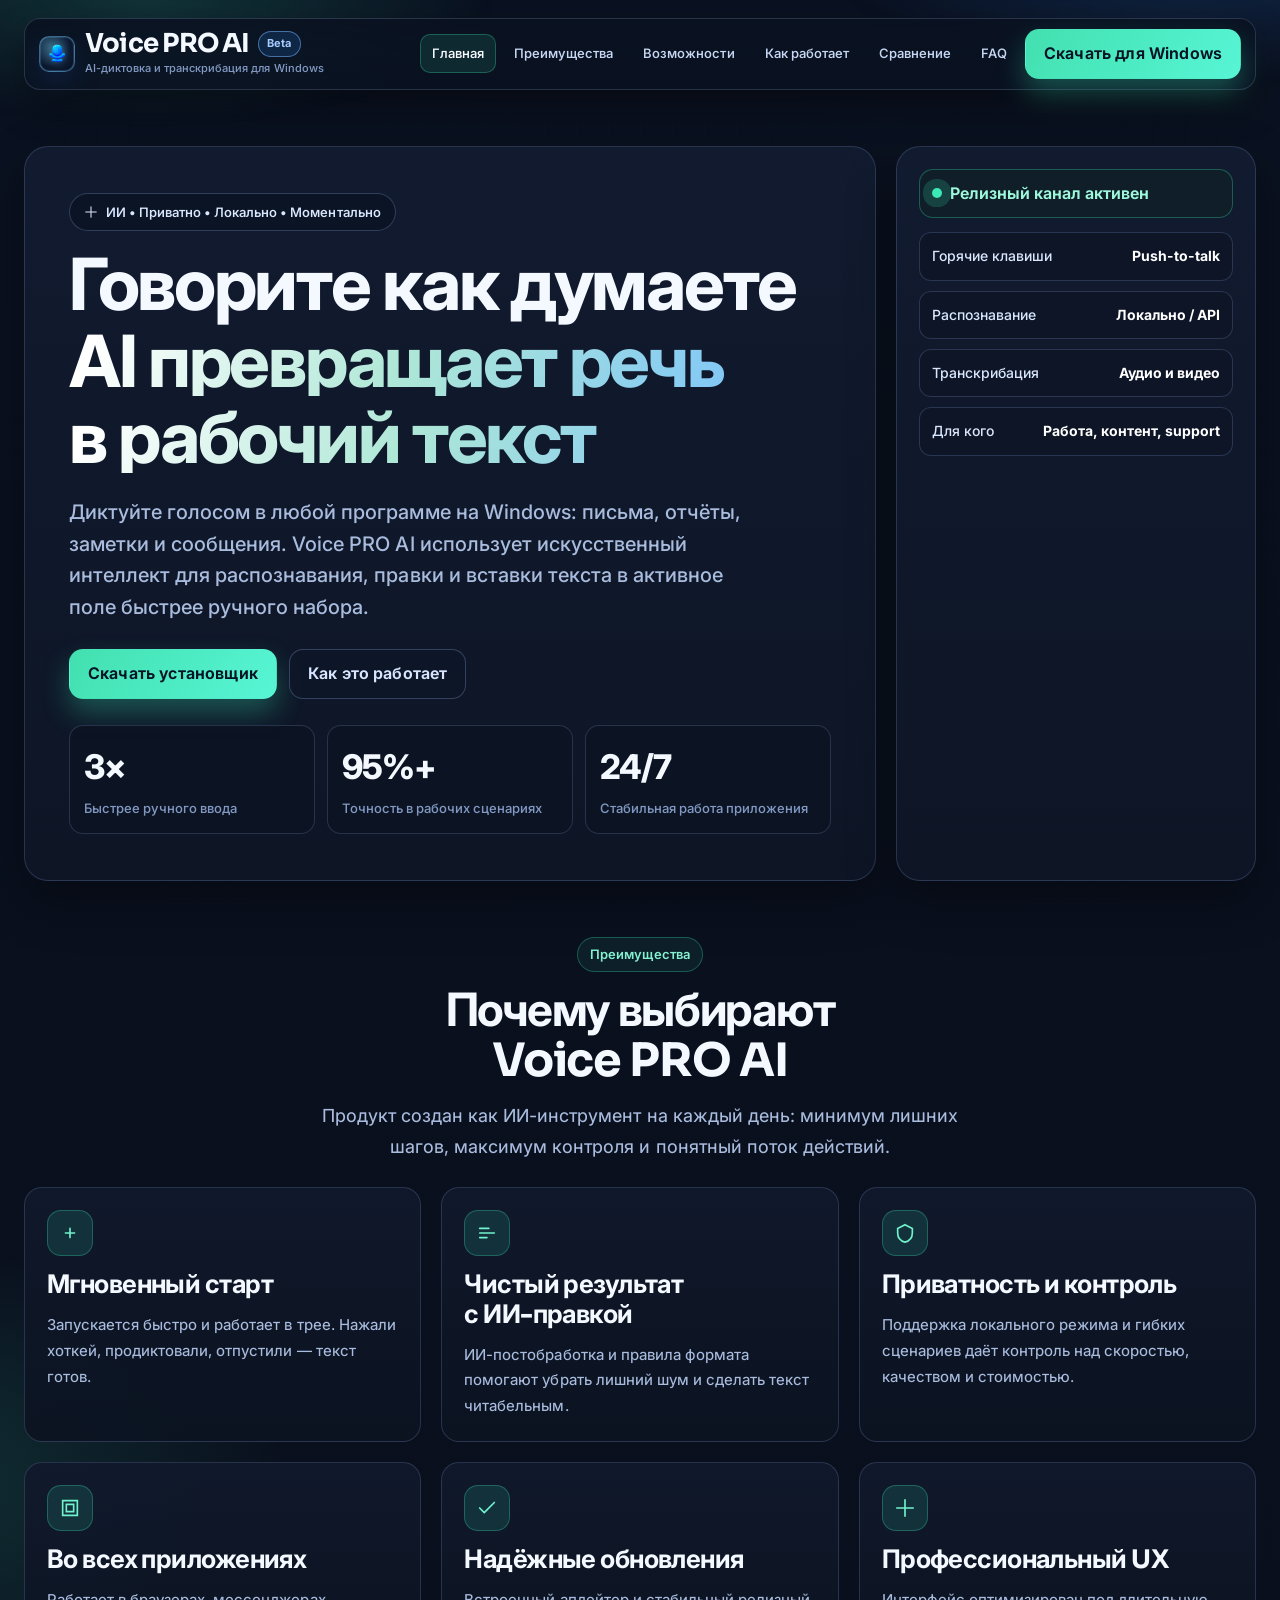
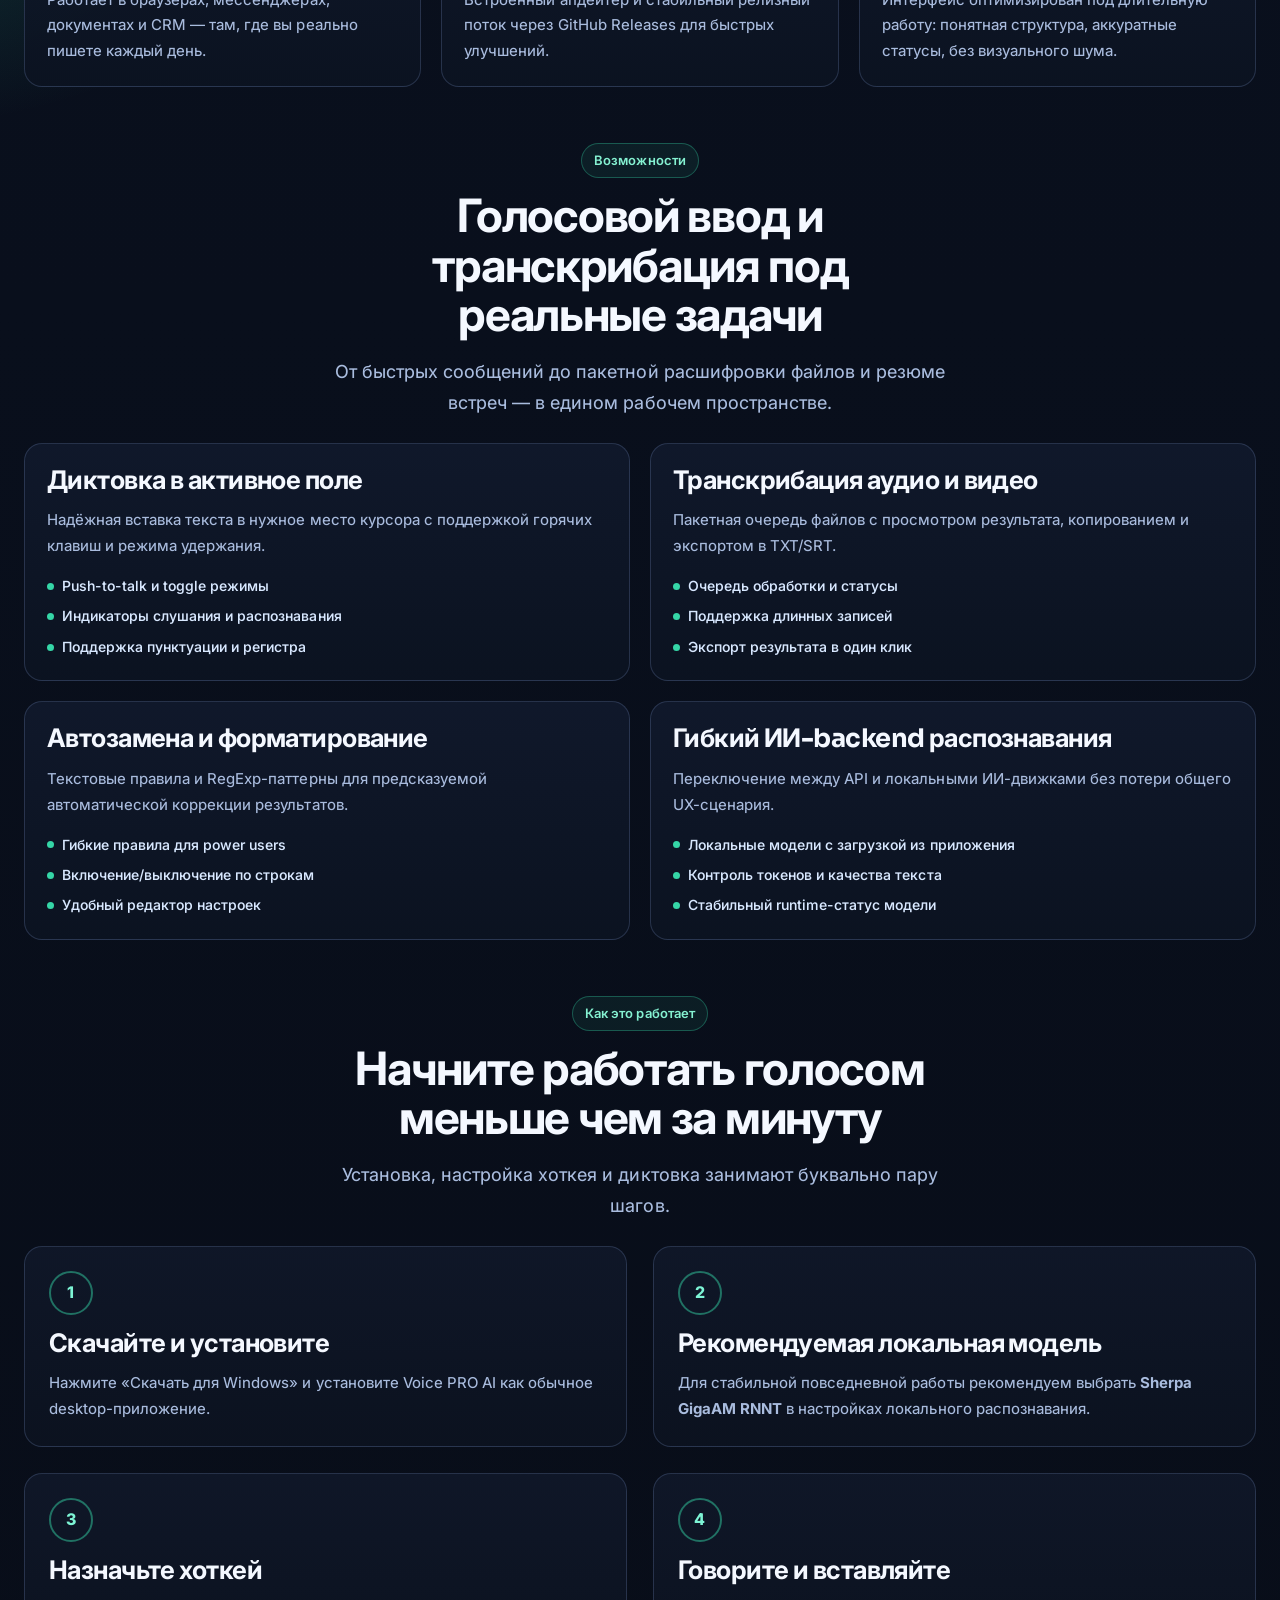
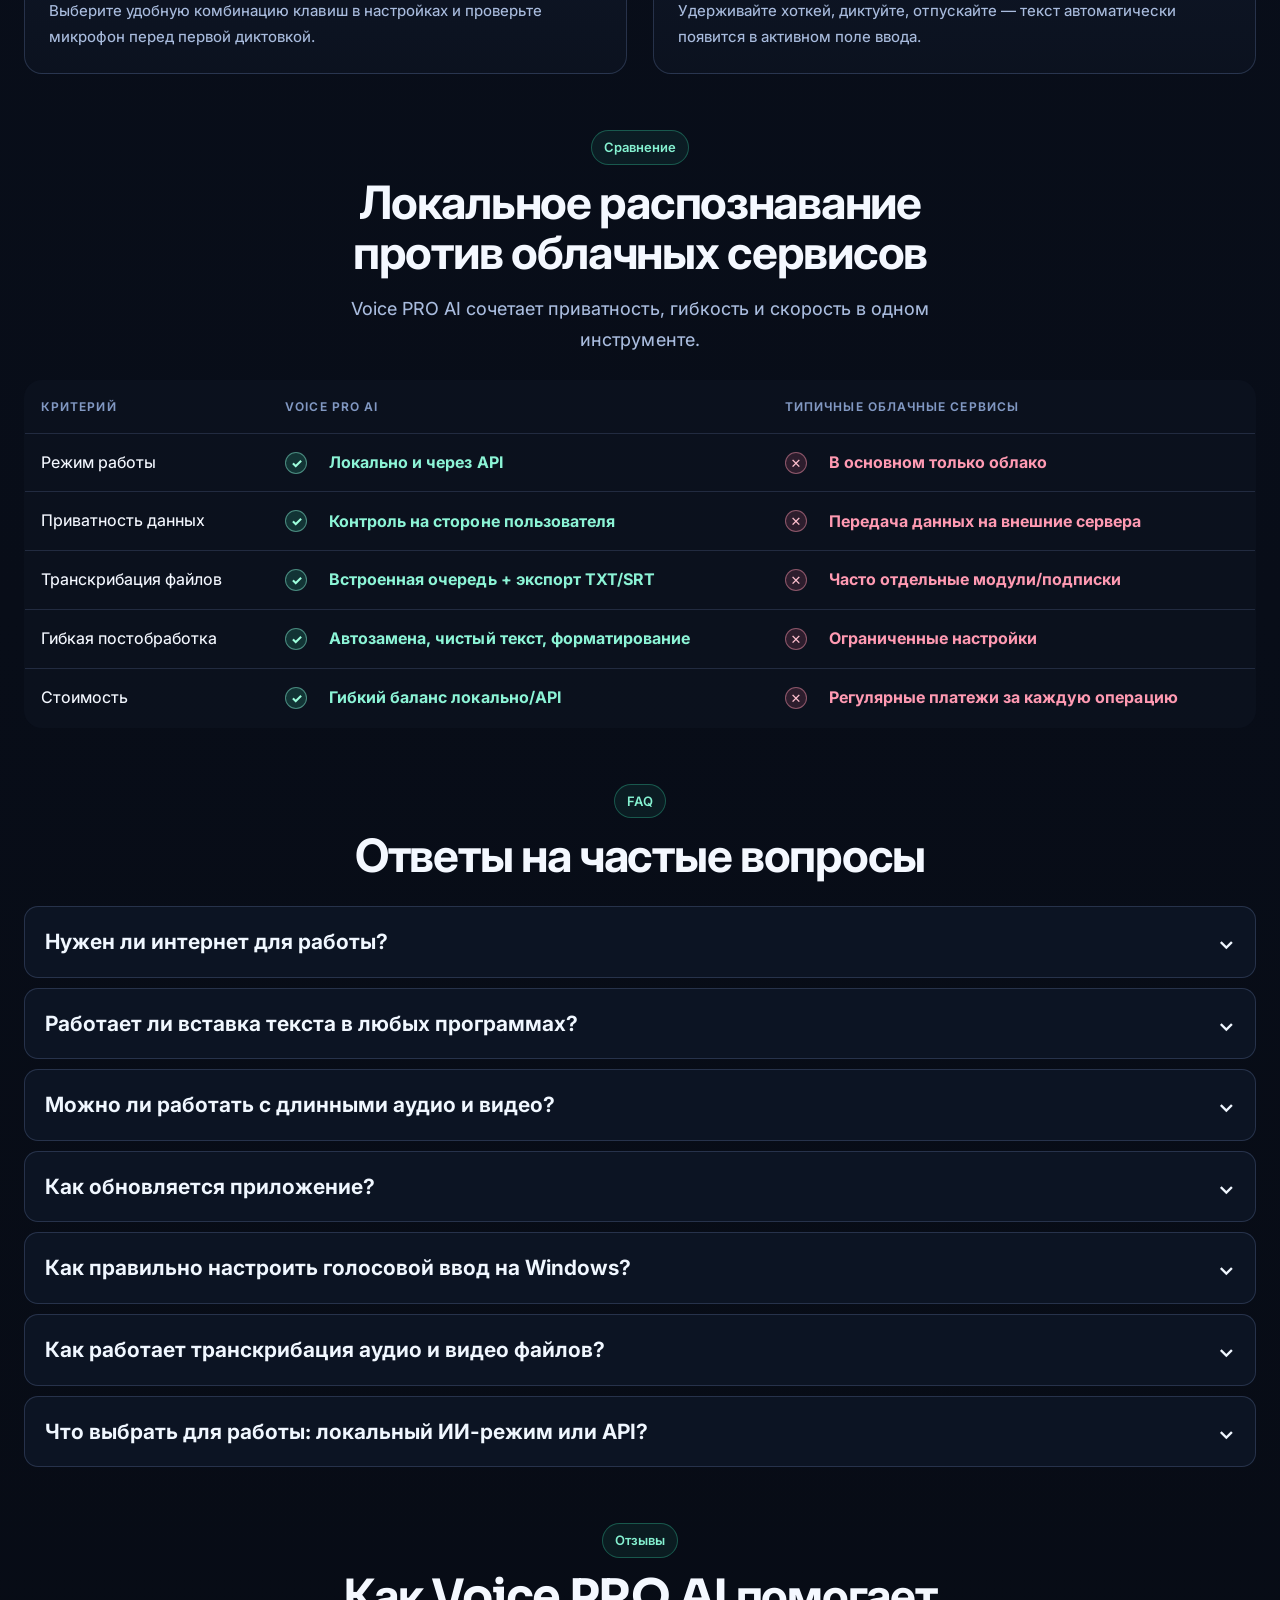
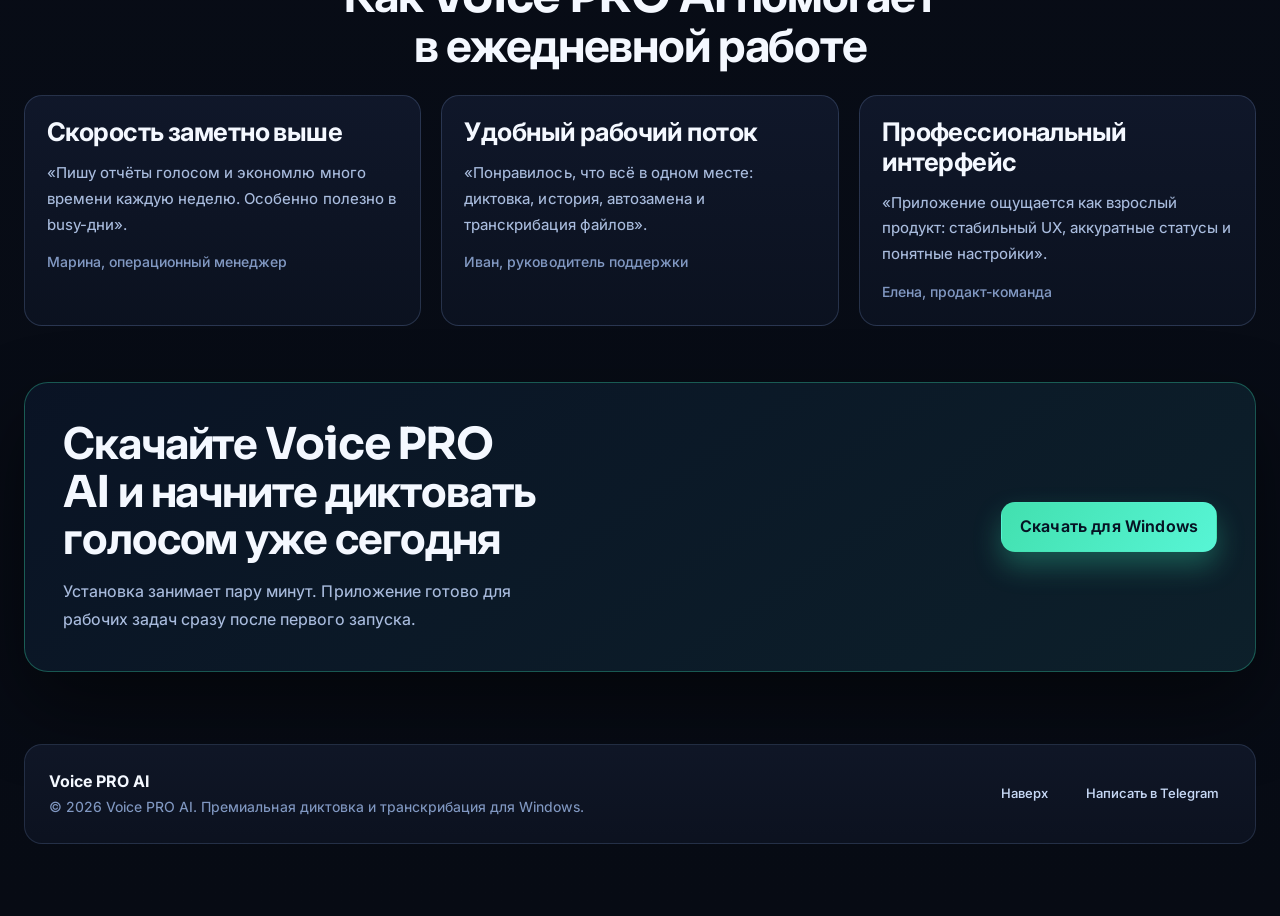
==== index.html @ 1dd7a399 "Polish hero slogan layout and premium typography" ====
﻿<!doctype html>
<html lang="ru">
<head>
  <meta charset="utf-8" />
  <meta name="viewport" content="width=device-width, initial-scale=1" />
  <title>Voice PRO AI — Умная диктовка и транскрибация для Windows</title>
  <meta name="description" content="Voice PRO AI — ИИ-приложение для голосового ввода, транскрибации и интеллектуальной обработки текста на Windows. Быстро, точно и профессионально." />
  <meta name="robots" content="index,follow" />
  <meta name="googlebot" content="index,follow,max-image-preview:large,max-snippet:-1,max-video-preview:-1" />
  <meta name="theme-color" content="#070b14" />
  <meta name="author" content="Voice PRO AI" />
  <meta property="og:type" content="website" />
  <meta property="og:site_name" content="Voice PRO AI" />
  <meta property="og:locale" content="ru_RU" />
  <meta property="og:title" content="Voice PRO AI — AI-диктовка и транскрибация для Windows" />
  <meta property="og:description" content="ИИ-голосовой ввод текста, локальное распознавание, транскрибация аудио/видео и интеллектуальная автоматизация работы с текстом." />
  <meta property="og:url" content="https://voiceproai.ru/" />
  <meta property="og:image" content="https://voiceproai.ru/assets/img/og-cover.png" />
  <meta property="og:image:width" content="1200" />
  <meta property="og:image:height" content="630" />
  <meta name="twitter:card" content="summary_large_image" />
  <meta name="twitter:title" content="Voice PRO AI — AI-диктовка для Windows" />
  <meta name="twitter:description" content="Премиальная AI-диктовка, транскрибация и обработка текста для повседневной работы." />
  <meta name="twitter:image" content="https://voiceproai.ru/assets/img/og-cover.png" />
  <link rel="canonical" href="https://voiceproai.ru/" />
  <link rel="alternate" hreflang="ru-RU" href="https://voiceproai.ru/" />
  <link rel="alternate" hreflang="x-default" href="https://voiceproai.ru/" />
  <link rel="icon" type="image/png" sizes="32x32" href="./icons/icon-32.png" />
  <link rel="icon" type="image/png" sizes="16x16" href="./icons/icon-16.png" />
  <link rel="apple-touch-icon" href="./icons/icon-128.png" />
  <script type="application/ld+json">
    {
      "@context": "https://schema.org",
      "@type": "SoftwareApplication",
      "name": "Voice PRO AI",
      "applicationCategory": "BusinessApplication",
      "operatingSystem": "Windows",
      "url": "https://voiceproai.ru/",
      "downloadUrl": "https://github.com/dencikpapinka-png/ai-voice-pro-ai/releases/latest/download/Voice_PRO_AI_Setup.exe",
      "inLanguage": "ru-RU",
      "offers": {
        "@type": "Offer",
        "price": "0",
        "priceCurrency": "USD"
      },
      "description": "Voice PRO AI — ИИ-приложение для голосового ввода, транскрибации и интеллектуальной обработки текста на Windows."
    }
  </script>
  <script type="application/ld+json">
    {
      "@context": "https://schema.org",
      "@type": "WebSite",
      "name": "Voice PRO AI",
      "url": "https://voiceproai.ru/",
      "inLanguage": "ru-RU",
      "potentialAction": {
        "@type": "SearchAction",
        "target": "https://voiceproai.ru/?q={search_term_string}",
        "query-input": "required name=search_term_string"
      }
    }
  </script>
  <script type="application/ld+json">
    {
      "@context": "https://schema.org",
      "@type": "FAQPage",
      "mainEntity": [
        {
          "@type": "Question",
          "name": "Нужен ли интернет для работы?",
          "acceptedAnswer": {
            "@type": "Answer",
            "text": "Для локальных движков интернет не требуется после загрузки модели. API-режим, наоборот, работает через сеть."
          }
        },
        {
          "@type": "Question",
          "name": "Работает ли вставка текста в любых программах?",
          "acceptedAnswer": {
            "@type": "Answer",
            "text": "Да, в большинстве Windows-приложений с обычным полем ввода. Для отдельных системных окон могут быть ограничения ОС."
          }
        },
        {
          "@type": "Question",
          "name": "Можно ли работать с длинными аудио и видео?",
          "acceptedAnswer": {
            "@type": "Answer",
            "text": "Да. В разделе «Транскрибация аудио и видео» есть очередь файлов с поочерёдной обработкой и экспортом результата."
          }
        },
        {
          "@type": "Question",
          "name": "Как обновляется приложение?",
          "acceptedAnswer": {
            "@type": "Answer",
            "text": "В приложении встроена проверка обновлений. Новые версии загружаются через официальный релизный канал GitHub Releases."
          }
        },
        {
          "@type": "Question",
          "name": "Как настроить голосовой ввод на Windows?",
          "acceptedAnswer": {
            "@type": "Answer",
            "text": "Выберите микрофон в настройках, назначьте удобный хоткей, проверьте вставку текста в рабочем приложении и включите нужные правила обработки текста."
          }
        },
        {
          "@type": "Question",
          "name": "Как работает транскрибация аудио и видео?",
          "acceptedAnswer": {
            "@type": "Answer",
            "text": "В разделе транскрибации используется очередь файлов с последовательной обработкой, просмотром результата и экспортом в TXT или SRT."
          }
        },
        {
          "@type": "Question",
          "name": "Что выбрать: локальный режим или API?",
          "acceptedAnswer": {
            "@type": "Answer",
            "text": "Локальный режим подходит для приватности и контроля, API-режим — для усиленной языковой правки. Выбор зависит от приоритета скорости, качества и бюджета."
          }
        }
      ]
    }
  </script>
  <link rel="preconnect" href="https://fonts.googleapis.com" />
  <link rel="preconnect" href="https://fonts.gstatic.com" crossorigin />
  <link href="https://fonts.googleapis.com/css2?family=Sora:wght@500;600;700;800&family=Inter:wght@400;500;600;700;800&display=swap" rel="stylesheet" />
  <link rel="stylesheet" href="./assets/css/base.css" />
  <link rel="stylesheet" href="./assets/css/layout.css" />
  <link rel="stylesheet" href="./assets/css/components.css" />
  <link rel="stylesheet" href="./assets/css/animations.css" />
  <link rel="stylesheet" href="./assets/css/responsive.css" />
</head>
<body>
  <div class="ambient-layer" data-ambient></div>
  <div class="page-shell">
    <header class="navbar reveal" aria-label="Основная навигация сайта">
      <div class="brand-block">
        <div class="brand-mark floaty" aria-hidden="true">
          <img src="./icons/icon-128.png" alt="" loading="eager" decoding="async" />
        </div>
        <div class="brand-text">
          <div class="brand-title-row">
            <h1>Voice PRO AI</h1>
            <span class="beta-pill">Beta</span>
          </div>
          <p class="brand-subtitle">AI-диктовка и транскрибация для Windows</p>
        </div>
      </div>

      <button class="menu-toggle" type="button" aria-expanded="false" aria-controls="site-nav" data-menu-toggle>
        <span class="visually-hidden">Открыть меню</span>
        <svg viewBox="0 0 24 24" fill="none" stroke="currentColor" stroke-width="1.8" aria-hidden="true">
          <path d="M4 7h16M4 12h16M4 17h16" stroke-linecap="round" />
        </svg>
      </button>

      <nav id="site-nav" class="nav-links" data-nav-links>
        <a class="nav-link" href="#hero">Главная</a>
        <a class="nav-link" href="#advantages">Преимущества</a>
        <a class="nav-link" href="#features">Возможности</a>
        <a class="nav-link" href="#how">Как работает</a>
        <a class="nav-link" href="#compare">Сравнение</a>
        <a class="nav-link" href="#faq">FAQ</a>
        <a class="btn btn-primary" data-download-link href="https://github.com/dencikpapinka-png/ai-voice-pro-ai/releases/latest/download/Voice_PRO_AI_Setup.exe">Скачать для Windows</a>
      </nav>
    </header>

    <section class="hero-grid section" id="hero" aria-labelledby="hero-title">
      <article class="panel hero-content reveal">
        <span class="hero-badge">
          <svg width="14" height="14" viewBox="0 0 24 24" fill="none" stroke="currentColor" stroke-width="1.8" aria-hidden="true"><path d="M12 3v18M3 12h18" stroke-linecap="round"/></svg>
          ИИ • Приватно • Локально • Моментально
        </span>
        <h2 class="hero-title" id="hero-title">
          <span class="hero-line">Говорите как думаете</span>
          <span class="hero-line gradient-text">AI превращает речь</span>
          <span class="hero-line gradient-text">в рабочий текст</span>
        </h2>
        <p class="hero-desc">Диктуйте голосом в любой программе на Windows: письма, отчёты, заметки и сообщения. Voice PRO AI использует искусственный интеллект для распознавания, правки и вставки текста в активное поле быстрее ручного набора.</p>

        <div class="hero-actions">
          <a class="btn btn-primary" data-download-link href="https://github.com/dencikpapinka-png/ai-voice-pro-ai/releases/latest/download/Voice_PRO_AI_Setup.exe">Скачать установщик</a>
          <a class="btn btn-secondary" href="#how">Как это работает</a>
        </div>

        <div class="hero-metrics">
          <div class="metric-item">
            <div class="metric-value">3×</div>
            <div class="metric-label">Быстрее ручного ввода</div>
          </div>
          <div class="metric-item">
            <div class="metric-value">95%+</div>
            <div class="metric-label">Точность в рабочих сценариях</div>
          </div>
          <div class="metric-item">
            <div class="metric-value">24/7</div>
            <div class="metric-label">Стабильная работа приложения</div>
          </div>
        </div>
      </article>

      <aside class="panel hero-side reveal" aria-label="Статус платформы">
        <div class="side-status">
          <span class="live-dot" aria-hidden="true"></span>
          Релизный канал активен
        </div>
        <div class="side-list">
          <div class="side-list-item"><span>Горячие клавиши</span><b>Push-to-talk</b></div>
          <div class="side-list-item"><span>Распознавание</span><b>Локально / API</b></div>
          <div class="side-list-item"><span>Транскрибация</span><b>Аудио и видео</b></div>
          <div class="side-list-item"><span>Для кого</span><b>Работа, контент, support</b></div>
        </div>
      </aside>
    </section>

    <section class="section" id="advantages" aria-labelledby="advantages-title">
      <div class="section-header reveal">
        <span class="section-overline">Преимущества</span>
        <h2 class="section-title" id="advantages-title">Почему выбирают Voice PRO AI</h2>
        <p class="section-description">Продукт создан как ИИ-инструмент на каждый день: минимум лишних шагов, максимум контроля и понятный поток действий.</p>
      </div>

      <div class="benefits-grid">
        <article class="benefit-card reveal">
          <div class="card-icon" aria-hidden="true"><svg viewBox="0 0 24 24" fill="none" stroke="currentColor" stroke-width="1.8"><path d="M12 7v10M7 12h10" stroke-linecap="round"/></svg></div>
          <h3>Мгновенный старт</h3>
          <p>Запускается быстро и работает в трее. Нажали хоткей, продиктовали, отпустили — текст готов.</p>
        </article>

        <article class="benefit-card reveal">
          <div class="card-icon" aria-hidden="true"><svg viewBox="0 0 24 24" fill="none" stroke="currentColor" stroke-width="1.8"><path d="M4 12h16M4 7h10M4 17h8" stroke-linecap="round"/></svg></div>
          <h3>Чистый результат с ИИ-правкой</h3>
          <p>ИИ-постобработка и правила формата помогают убрать лишний шум и сделать текст читабельным.</p>
        </article>

        <article class="benefit-card reveal">
          <div class="card-icon" aria-hidden="true"><svg viewBox="0 0 24 24" fill="none" stroke="currentColor" stroke-width="1.8"><path d="M12 3l8 4v5c0 5-3.4 8.8-8 10-4.6-1.2-8-5-8-10V7l8-4z"/></svg></div>
          <h3>Приватность и контроль</h3>
          <p>Поддержка локального режима и гибких сценариев даёт контроль над скоростью, качеством и стоимостью.</p>
        </article>

        <article class="benefit-card reveal">
          <div class="card-icon" aria-hidden="true"><svg viewBox="0 0 24 24" fill="none" stroke="currentColor" stroke-width="1.8"><path d="M4 4h16v16H4z"/><path d="M8 8h8v8H8z"/></svg></div>
          <h3>Во всех приложениях</h3>
          <p>Работает в браузерах, мессенджерах, документах и CRM — там, где вы реально пишете каждый день.</p>
        </article>

        <article class="benefit-card reveal">
          <div class="card-icon" aria-hidden="true"><svg viewBox="0 0 24 24" fill="none" stroke="currentColor" stroke-width="1.8"><path d="M4 12l5 5L20 6" stroke-linecap="round" stroke-linejoin="round"/></svg></div>
          <h3>Надёжные обновления</h3>
          <p>Встроенный апдейтер и стабильный релизный поток через GitHub Releases для быстрых улучшений.</p>
        </article>

        <article class="benefit-card reveal">
          <div class="card-icon" aria-hidden="true"><svg viewBox="0 0 24 24" fill="none" stroke="currentColor" stroke-width="1.8"><path d="M12 3v18M3 12h18" stroke-linecap="round"/></svg></div>
          <h3>Профессиональный UX</h3>
          <p>Интерфейс оптимизирован под длительную работу: понятная структура, аккуратные статусы, без визуального шума.</p>
        </article>
      </div>
    </section>

    <section class="section" id="features" aria-labelledby="features-title">
      <div class="section-header reveal">
        <span class="section-overline">Возможности</span>
        <h2 class="section-title" id="features-title">Голосовой ввод и транскрибация под реальные задачи</h2>
        <p class="section-description">От быстрых сообщений до пакетной расшифровки файлов и резюме встреч — в едином рабочем пространстве.</p>
      </div>

      <div class="features-grid">
        <article class="feature-card reveal">
          <h3>Диктовка в активное поле</h3>
          <p>Надёжная вставка текста в нужное место курсора с поддержкой горячих клавиш и режима удержания.</p>
          <div class="feature-checks">
            <span>Push-to-talk и toggle режимы</span>
            <span>Индикаторы слушания и распознавания</span>
            <span>Поддержка пунктуации и регистра</span>
          </div>
        </article>

        <article class="feature-card reveal">
          <h3>Транскрибация аудио и видео</h3>
          <p>Пакетная очередь файлов с просмотром результата, копированием и экспортом в TXT/SRT.</p>
          <div class="feature-checks">
            <span>Очередь обработки и статусы</span>
            <span>Поддержка длинных записей</span>
            <span>Экспорт результата в один клик</span>
          </div>
        </article>

        <article class="feature-card reveal">
          <h3>Автозамена и форматирование</h3>
          <p>Текстовые правила и RegExp-паттерны для предсказуемой автоматической коррекции результатов.</p>
          <div class="feature-checks">
            <span>Гибкие правила для power users</span>
            <span>Включение/выключение по строкам</span>
            <span>Удобный редактор настроек</span>
          </div>
        </article>

        <article class="feature-card reveal">
          <h3>Гибкий ИИ-backend распознавания</h3>
          <p>Переключение между API и локальными ИИ-движками без потери общего UX-сценария.</p>
          <div class="feature-checks">
            <span>Локальные модели с загрузкой из приложения</span>
            <span>Контроль токенов и качества текста</span>
            <span>Стабильный runtime-статус модели</span>
          </div>
        </article>
      </div>
    </section>

    <section class="section" id="how" aria-labelledby="how-title">
      <div class="section-header reveal">
        <span class="section-overline">Как это работает</span>
        <h2 class="section-title" id="how-title">Начните работать голосом меньше чем за минуту</h2>
        <p class="section-description">Установка, настройка хоткея и диктовка занимают буквально пару шагов.</p>
      </div>

      <div class="steps-grid">
        <article class="step-card reveal">
          <div class="step-number">1</div>
          <h3>Скачайте и установите</h3>
          <p>Нажмите «Скачать для Windows» и установите Voice PRO AI как обычное desktop-приложение.</p>
        </article>
        <article class="step-card reveal">
          <div class="step-number">2</div>
          <h3>Рекомендуемая локальная модель</h3>
          <p>Для стабильной повседневной работы рекомендуем выбрать <strong>Sherpa GigaAM RNNT</strong> в настройках локального распознавания.</p>
        </article>
        <article class="step-card reveal">
          <div class="step-number">3</div>
          <h3>Назначьте хоткей</h3>
          <p>Выберите удобную комбинацию клавиш в настройках и проверьте микрофон перед первой диктовкой.</p>
        </article>
        <article class="step-card reveal">
          <div class="step-number">4</div>
          <h3>Говорите и вставляйте</h3>
          <p>Удерживайте хоткей, диктуйте, отпускайте — текст автоматически появится в активном поле ввода.</p>
        </article>
      </div>
    </section>

    <section class="section" id="compare" aria-labelledby="compare-title">
      <div class="section-header reveal">
        <span class="section-overline">Сравнение</span>
        <h2 class="section-title" id="compare-title">Локальное распознавание против облачных сервисов</h2>
        <p class="section-description">Voice PRO AI сочетает приватность, гибкость и скорость в одном инструменте.</p>
      </div>

      <div class="compare-wrap reveal">
        <table class="compare-table" aria-label="Сравнение возможностей Voice PRO AI и облачных сервисов">
          <thead>
            <tr>
              <th>Критерий</th>
              <th>Voice PRO AI</th>
              <th>Типичные облачные сервисы</th>
            </tr>
          </thead>
          <tbody>
            <tr>
              <td>Режим работы</td>
              <td class="good"><span class="compare-value"><span class="mark-good">✓</span>&nbsp;Локально и через API</span></td>
              <td class="bad"><span class="compare-value"><span class="mark-bad">✕</span>&nbsp;В основном только облако</span></td>
            </tr>
            <tr>
              <td>Приватность данных</td>
              <td class="good"><span class="compare-value"><span class="mark-good">✓</span>&nbsp;Контроль на стороне пользователя</span></td>
              <td class="bad"><span class="compare-value"><span class="mark-bad">✕</span>&nbsp;Передача данных на внешние сервера</span></td>
            </tr>
            <tr>
              <td>Транскрибация файлов</td>
              <td class="good"><span class="compare-value"><span class="mark-good">✓</span>&nbsp;Встроенная очередь + экспорт TXT/SRT</span></td>
              <td class="bad"><span class="compare-value"><span class="mark-bad">✕</span>&nbsp;Часто отдельные модули/подписки</span></td>
            </tr>
            <tr>
              <td>Гибкая постобработка</td>
              <td class="good"><span class="compare-value"><span class="mark-good">✓</span>&nbsp;Автозамена, чистый текст, форматирование</span></td>
              <td class="bad"><span class="compare-value"><span class="mark-bad">✕</span>&nbsp;Ограниченные настройки</span></td>
            </tr>
            <tr>
              <td>Стоимость</td>
              <td class="good"><span class="compare-value"><span class="mark-good">✓</span>&nbsp;Гибкий баланс локально/API</span></td>
              <td class="bad"><span class="compare-value"><span class="mark-bad">✕</span>&nbsp;Регулярные платежи за каждую операцию</span></td>
            </tr>
          </tbody>
        </table>
      </div>
    </section>

    <section class="section" id="faq" aria-labelledby="faq-title">
      <div class="section-header reveal">
        <span class="section-overline">FAQ</span>
        <h2 class="section-title" id="faq-title">Ответы на частые вопросы</h2>
      </div>

      <div class="faq-wrap reveal" role="list">
        <article class="faq-item" role="listitem">
          <button class="faq-button" type="button" data-faq-button aria-expanded="false" aria-controls="faq-1">
            Нужен ли интернет для работы?
            <span class="faq-icon">⌄</span>
          </button>
          <div class="faq-content" id="faq-1" hidden>
            Для локальных движков интернет не требуется после загрузки модели. API-режим, наоборот, работает через сеть.
          </div>
        </article>

        <article class="faq-item" role="listitem">
          <button class="faq-button" type="button" data-faq-button aria-expanded="false" aria-controls="faq-2">
            Работает ли вставка текста в любых программах?
            <span class="faq-icon">⌄</span>
          </button>
          <div class="faq-content" id="faq-2" hidden>
            Да, в большинстве Windows-приложений с обычным полем ввода. Для отдельных системных окон могут быть ограничения ОС.
          </div>
        </article>

        <article class="faq-item" role="listitem">
          <button class="faq-button" type="button" data-faq-button aria-expanded="false" aria-controls="faq-3">
            Можно ли работать с длинными аудио и видео?
            <span class="faq-icon">⌄</span>
          </button>
          <div class="faq-content" id="faq-3" hidden>
            Да. В разделе «Транскрибация аудио и видео» есть очередь файлов с поочерёдной обработкой и экспортом результата.
          </div>
        </article>

        <article class="faq-item" role="listitem">
          <button class="faq-button" type="button" data-faq-button aria-expanded="false" aria-controls="faq-4">
            Как обновляется приложение?
            <span class="faq-icon">⌄</span>
          </button>
          <div class="faq-content" id="faq-4" hidden>
            В приложении встроена проверка обновлений. Новые версии загружаются через официальный релизный канал GitHub Releases.
          </div>
        </article>
        <article class="faq-item" role="listitem">
          <button class="faq-button" type="button" data-faq-button aria-expanded="false" aria-controls="faq-5">
            Как правильно настроить голосовой ввод на Windows?
            <span class="faq-icon">⌄</span>
          </button>
          <div class="faq-content" id="faq-5" hidden>
            Рекомендуемая последовательность: выберите микрофон, назначьте хоткей, проверьте вставку в нужном приложении и включите необходимые правила обработки текста.
          </div>
        </article>
        <article class="faq-item" role="listitem">
          <button class="faq-button" type="button" data-faq-button aria-expanded="false" aria-controls="faq-6">
            Как работает транскрибация аудио и видео файлов?
            <span class="faq-icon">⌄</span>
          </button>
          <div class="faq-content" id="faq-6" hidden>
            В разделе «Транскрибация аудио и видео» доступна очередь: добавляете файлы, запускаете обработку и получаете результат с экспортом в TXT/SRT.
          </div>
        </article>
        <article class="faq-item" role="listitem">
          <button class="faq-button" type="button" data-faq-button aria-expanded="false" aria-controls="faq-7">
            Что выбрать для работы: локальный ИИ-режим или API?
            <span class="faq-icon">⌄</span>
          </button>
          <div class="faq-content" id="faq-7" hidden>
            Локально — для приватности и контроля затрат. API — для усиленной языковой правки и более интеллектуальной постобработки. Можно переключаться под текущую задачу.
          </div>
        </article>
        
      </div>
    </section>

    <section class="section" id="reviews" aria-labelledby="reviews-title">
      <div class="section-header reveal">
        <span class="section-overline">Отзывы</span>
        <h2 class="section-title" id="reviews-title">Как Voice PRO AI помогает в ежедневной работе</h2>
      </div>

      <div class="reviews-grid">
        <article class="review-card reveal">
          <h3>Скорость заметно выше</h3>
          <p>«Пишу отчёты голосом и экономлю много времени каждую неделю. Особенно полезно в busy-дни».</p>
          <div class="review-meta">Марина, операционный менеджер</div>
        </article>

        <article class="review-card reveal">
          <h3>Удобный рабочий поток</h3>
          <p>«Понравилось, что всё в одном месте: диктовка, история, автозамена и транскрибация файлов».</p>
          <div class="review-meta">Иван, руководитель поддержки</div>
        </article>

        <article class="review-card reveal">
          <h3>Профессиональный интерфейс</h3>
          <p>«Приложение ощущается как взрослый продукт: стабильный UX, аккуратные статусы и понятные настройки».</p>
          <div class="review-meta">Елена, продакт-команда</div>
        </article>
      </div>
    </section>

    <section class="section" id="download" aria-labelledby="download-title">
      <div class="cta-wrap reveal">
        <article class="cta-panel">
          <div>
            <h3 id="download-title">Скачайте Voice PRO AI и начните диктовать голосом уже сегодня</h3>
            <p>Установка занимает пару минут. Приложение готово для рабочих задач сразу после первого запуска.</p>
          </div>
          <a class="btn btn-primary" data-download-link href="https://github.com/dencikpapinka-png/ai-voice-pro-ai/releases/latest/download/Voice_PRO_AI_Setup.exe">Скачать для Windows</a>
        </article>
      </div>
    </section>

    <footer class="site-footer muted-panel reveal" aria-label="Подвал сайта">
      <div>
        <strong>Voice PRO AI</strong>
        <p class="footer-note">© <span data-year></span> Voice PRO AI. Премиальная диктовка и транскрибация для Windows.</p>
      </div>
      <div class="footer-links">
        <a class="nav-link" href="#hero">Наверх</a>
        <a class="nav-link" data-support-link href="https://t.me/Dima_Kanev" target="_blank" rel="noopener noreferrer">Написать в Telegram</a>
      </div>
    </footer>
  </div>

  <div class="toast-wrap" data-toast-wrap aria-live="polite" aria-atomic="true"></div>

  <script src="./assets/js/main.js" defer></script>
  <script src="./assets/js/nav.js" defer></script>
  <script src="./assets/js/faq.js" defer></script>
  <script src="./assets/js/motion.js" defer></script>
  <script src="./assets/js/cta.js" defer></script>
</body>
</html>
---- assets/css/base.css ----
﻿:root {
  --bg: #070b14;
  --bg-soft: #0b1220;
  --surface: rgba(16, 24, 42, 0.88);
  --surface-strong: #121b2d;
  --surface-border: rgba(124, 151, 205, 0.24);
  --surface-border-strong: rgba(124, 151, 205, 0.34);
  --text: #f4f8ff;
  --text-soft: #a9bcde;
  --text-muted: #8198c2;
  --accent: #35d6a7;
  --accent-2: #2d8fff;
  --accent-soft: rgba(53, 214, 167, 0.18);
  --danger: #ff6f91;
  --radius-xl: 24px;
  --radius-lg: 18px;
  --radius-md: 14px;
  --radius-sm: 10px;
  --shadow-xl: 0 35px 80px rgba(0, 0, 0, 0.48);
  --shadow-lg: 0 20px 48px rgba(0, 0, 0, 0.36);
  --shadow-md: 0 12px 30px rgba(0, 0, 0, 0.3);
  --content-width: 1320px;
  --space-1: 8px;
  --space-2: 12px;
  --space-3: 16px;
  --space-4: 20px;
  --space-5: 24px;
  --space-6: 32px;
  --space-7: 40px;
  --space-8: 56px;
  --space-9: 72px;
  --transition-fast: 160ms ease-out;
  --transition-mid: 220ms ease-out;
}

* {
  box-sizing: border-box;
}

html,
body {
  margin: 0;
  padding: 0;
}

html {
  scroll-behavior: smooth;
}

body {
  min-height: 100vh;
  color: var(--text);
  font-family: "Inter", system-ui, -apple-system, "Segoe UI", Roboto, "Helvetica Neue", Arial, sans-serif;
  font-size: 16px;
  font-weight: 450;
  line-height: 1.6;
  letter-spacing: 0.001em;
  background:
    radial-gradient(900px 500px at 90% -10%, rgba(45, 143, 255, 0.26), transparent 58%),
    radial-gradient(720px 420px at -10% 26%, rgba(53, 214, 167, 0.18), transparent 58%),
    linear-gradient(180deg, #0a1120 0%, #070b14 100%);
  overflow-x: hidden;
}

body::before {
  content: "";
  position: fixed;
  inset: 0;
  pointer-events: none;
  opacity: 0.24;
  background-image:
    linear-gradient(rgba(150, 170, 220, 0.07) 1px, transparent 1px),
    linear-gradient(90deg, rgba(150, 170, 220, 0.07) 1px, transparent 1px);
  background-size: 32px 32px;
  mask-image: radial-gradient(circle at center, black 35%, transparent 100%);
  z-index: -2;
}

a {
  color: inherit;
  text-decoration: none;
}

img {
  display: block;
  max-width: 100%;
}

h1,
h2,
h3,
h4,
h5,
h6 {
  margin: 0;
  font-family: "Sora", "Inter", system-ui, sans-serif;
  font-weight: 700;
  line-height: 1.1;
  letter-spacing: -0.022em;
  text-wrap: balance;
}

p {
  margin: 0;
  color: var(--text-soft);
  line-height: 1.72;
}

button,
input,
select,
textarea {
  font: inherit;
  color: inherit;
}

button {
  cursor: pointer;
}

:focus-visible {
  outline: 2px solid var(--accent);
  outline-offset: 2px;
  border-radius: 8px;
}

.visually-hidden {
  position: absolute;
  width: 1px;
  height: 1px;
  padding: 0;
  margin: -1px;
  overflow: hidden;
  clip: rect(0, 0, 0, 0);
  white-space: nowrap;
  border: 0;
}
---- assets/css/layout.css ----
﻿.page-shell {
  max-width: var(--content-width);
  margin: 0 auto;
  padding: 18px 24px 72px;
}

.navbar {
  position: sticky;
  top: 10px;
  z-index: 100;
  display: flex;
  align-items: center;
  justify-content: space-between;
  gap: var(--space-3);
  padding: 10px 14px;
  border-radius: 16px;
  border: 1px solid rgba(180, 200, 240, 0.18);
  background: linear-gradient(180deg, rgba(10, 18, 33, 0.92), rgba(10, 18, 33, 0.7));
  backdrop-filter: blur(12px);
  box-shadow: 0 16px 34px rgba(0, 0, 0, 0.38);
}

.brand-block {
  display: flex;
  align-items: center;
  gap: 10px;
  min-width: 0;
}

.brand-mark {
  width: 36px;
  height: 36px;
  border-radius: 10px;
  border: 1px solid rgba(115, 200, 255, 0.45);
  background:
    radial-gradient(circle at 30% 28%, rgba(126, 233, 255, 0.32), transparent 58%),
    linear-gradient(145deg, rgba(15, 28, 55, 0.98), rgba(10, 20, 40, 0.98));
  box-shadow:
    0 10px 22px rgba(19, 40, 84, 0.5),
    inset 0 0 0 1px rgba(120, 208, 255, 0.18);
  display: grid;
  place-items: center;
  padding: 2px;
}

.brand-mark img {
  width: 100%;
  height: 100%;
  object-fit: cover;
  border-radius: 10px;
  transform: scale(1.18);
  transform-origin: center;
  filter: saturate(1.28) brightness(1.18) contrast(1.12) drop-shadow(0 0 4px rgba(96, 196, 255, 0.55));
}

.brand-text {
  min-width: 0;
}

.brand-title-row {
  display: flex;
  align-items: center;
  gap: 8px;
}

.brand-text h1 {
  font-size: 26px;
  letter-spacing: -0.03em;
  font-weight: 700;
}

.brand-subtitle {
  margin-top: 1px;
  color: var(--text-muted);
  font-size: 11px;
  font-weight: 520;
}

.beta-pill {
  border: 1px solid rgba(120, 180, 255, 0.52);
  background: rgba(45, 143, 255, 0.16);
  color: #a7cbff;
  padding: 3px 8px;
  border-radius: 999px;
  font-size: 11px;
  font-weight: 700;
  letter-spacing: 0.02em;
}

.nav-links {
  display: flex;
  align-items: center;
  gap: 6px;
  flex-wrap: wrap;
}

.hero-grid {
  margin-top: var(--space-6);
  display: grid;
  grid-template-columns: minmax(0, 1fr) 360px;
  gap: var(--space-4);
}

.hero-content {
  padding: 46px 44px;
}

.hero-side {
  padding: 22px;
  display: flex;
  flex-direction: column;
  gap: 14px;
}

.section {
  margin-top: var(--space-8);
}

.section-header {
  max-width: 860px;
  margin-inline: auto;
  margin-bottom: var(--space-5);
  text-align: center;
}

.section-overline {
  display: inline-flex;
  align-items: center;
  gap: 6px;
  padding: 6px 12px;
  border: 1px solid rgba(53, 214, 167, 0.32);
  border-radius: 999px;
  background: rgba(53, 214, 167, 0.08);
  color: #85f1d1;
  font-size: 13px;
  font-weight: 600;
  margin-bottom: 14px;
}

.section-title {
  font-size: clamp(30px, 4.3vw, 46px);
  line-height: 1.08;
  letter-spacing: -0.028em;
  font-weight: 700;
  max-width: 19ch;
  margin-inline: auto;
}

.section-description {
  margin-top: 16px;
  color: var(--text-soft);
  font-size: clamp(15px, 1.6vw, 18px);
  line-height: 1.72;
  font-weight: 440;
  max-width: 60ch;
  margin-inline: auto;
}

.benefits-grid {
  display: grid;
  grid-template-columns: repeat(3, minmax(0, 1fr));
  gap: var(--space-4);
}

.features-grid {
  display: grid;
  grid-template-columns: repeat(2, minmax(0, 1fr));
  gap: var(--space-4);
}

.steps-grid {
  display: grid;
  grid-template-columns: repeat(2, minmax(0, 1fr));
  gap: 26px;
}

.reviews-grid {
  display: grid;
  grid-template-columns: repeat(3, minmax(0, 1fr));
  gap: var(--space-4);
}

.resources-grid {
  display: grid;
  grid-template-columns: repeat(3, minmax(0, 1fr));
  gap: var(--space-4);
}

.compare-wrap,
.faq-wrap,
.cta-wrap {
  margin-top: var(--space-4);
}

.site-footer {
  margin-top: var(--space-9);
  display: grid;
  grid-template-columns: repeat(2, minmax(0, 1fr));
  gap: var(--space-4);
  padding: var(--space-5);
}

.footer-note {
  color: var(--text-muted);
  font-size: 14px;
}

.footer-links {
  display: flex;
  justify-content: flex-end;
  align-items: center;
  gap: 14px;
  flex-wrap: wrap;
}

.ambient-layer {
  position: fixed;
  inset: -15% -10% auto -10%;
  height: 40vh;
  z-index: -1;
  pointer-events: none;
  background:
    radial-gradient(580px 220px at 18% 35%, rgba(53, 214, 167, 0.18), transparent 60%),
    radial-gradient(620px 240px at 86% 20%, rgba(45, 143, 255, 0.2), transparent 62%);
  filter: blur(8px);
}
---- assets/css/components.css ----
﻿.panel {
  border-radius: var(--radius-xl);
  border: 1px solid var(--surface-border);
  background: linear-gradient(180deg, rgba(18, 28, 48, 0.96), rgba(14, 22, 38, 0.96));
  box-shadow: var(--shadow-lg);
}

.muted-panel {
  border-radius: var(--radius-lg);
  border: 1px solid rgba(124, 151, 205, 0.2);
  background: linear-gradient(180deg, rgba(17, 25, 42, 0.84), rgba(13, 20, 34, 0.84));
}

.nav-link {
  color: #c7d8f5;
  border-radius: 10px;
  padding: 8px 11px;
  font-size: 13px;
  font-weight: 540;
  border: 1px solid transparent;
  transition: background-color var(--transition-fast), border-color var(--transition-fast), color var(--transition-fast);
}

.nav-link:hover,
.nav-link.is-active {
  color: #f7fbff;
  background: rgba(53, 214, 167, 0.12);
  border-color: rgba(53, 214, 167, 0.32);
}

.menu-toggle {
  display: none;
  border: 1px solid rgba(124, 151, 205, 0.28);
  background: rgba(13, 20, 34, 0.92);
  border-radius: 10px;
  width: 42px;
  height: 42px;
}

.menu-toggle svg {
  width: 20px;
  height: 20px;
}

.btn {
  display: inline-flex;
  align-items: center;
  justify-content: center;
  gap: 8px;
  border: 1px solid transparent;
  border-radius: 14px;
  padding: 11px 18px;
  font-weight: 650;
  letter-spacing: 0.01em;
  transition: transform var(--transition-fast), box-shadow var(--transition-fast), background-color var(--transition-fast), border-color var(--transition-fast), filter var(--transition-fast);
}

.btn:hover {
  transform: translateY(-1px);
}

.btn:active {
  transform: translateY(0);
}

.btn-primary {
  color: #061324;
  background: linear-gradient(125deg, #42e0af, #57f5d5);
  box-shadow: 0 14px 28px rgba(53, 214, 167, 0.32);
}

.btn-primary:hover {
  filter: brightness(1.05);
}

.btn-secondary {
  color: #d7e5ff;
  border-color: rgba(124, 151, 205, 0.34);
  background: rgba(14, 23, 40, 0.88);
}

.btn-secondary:hover {
  border-color: rgba(53, 214, 167, 0.42);
  background: rgba(18, 30, 50, 0.92);
}

.hero-badge {
  display: inline-flex;
  align-items: center;
  gap: 8px;
  border-radius: 999px;
  border: 1px solid rgba(124, 151, 205, 0.32);
  padding: 8px 14px;
  background: rgba(12, 20, 36, 0.9);
  color: #d9e7ff;
  font-size: 13px;
  font-weight: 560;
  margin-bottom: 18px;
}

.hero-title {
  font-family: "Inter", system-ui, -apple-system, "Segoe UI", Roboto, "Helvetica Neue", Arial, sans-serif;
  font-size: clamp(42px, 5.8vw, 72px);
  letter-spacing: -0.032em;
  line-height: 0.98;
  font-weight: 740;
  max-width: 16ch;
}

.hero-line {
  display: block;
  text-wrap: nowrap;
}

.hero-line + .hero-line {
  margin-top: 6px;
}

.gradient-text {
  background: linear-gradient(115deg, #ffffff 4%, #aee7d6 45%, #75bfff 100%);
  -webkit-background-clip: text;
  background-clip: text;
  color: transparent;
}

.hero-desc {
  margin-top: 24px;
  color: var(--text-soft);
  font-size: clamp(17px, 1.6vw, 20px);
  line-height: 1.58;
  font-weight: 500;
  max-width: 54ch;
}

.hero-actions {
  margin-top: 26px;
  display: flex;
  align-items: center;
  gap: 12px;
  flex-wrap: wrap;
}

.hero-metrics {
  margin-top: 26px;
  display: grid;
  grid-template-columns: repeat(3, minmax(0, 1fr));
  gap: 12px;
}

.metric-item {
  border-radius: 14px;
  border: 1px solid rgba(124, 151, 205, 0.24);
  background: rgba(12, 19, 34, 0.86);
  padding: 14px;
}

.metric-value {
  font-size: clamp(24px, 4vw, 34px);
  font-weight: 780;
  letter-spacing: -0.03em;
}

.metric-label {
  margin-top: 4px;
  color: var(--text-muted);
  font-size: 13px;
  font-weight: 520;
}

.side-status {
  border-radius: 14px;
  border: 1px solid rgba(53, 214, 167, 0.34);
  background: rgba(15, 35, 36, 0.52);
  padding: 11px 12px;
  color: #9ef8dc;
  font-weight: 650;
  display: flex;
  align-items: center;
  gap: 8px;
}

.live-dot {
  width: 10px;
  height: 10px;
  border-radius: 50%;
  background: #3be8b6;
  box-shadow: 0 0 0 9px rgba(59, 232, 182, 0.18);
}

.side-list {
  display: grid;
  gap: 10px;
}

.side-list-item {
  display: flex;
  justify-content: space-between;
  gap: 8px;
  border-radius: 12px;
  border: 1px solid rgba(124, 151, 205, 0.25);
  background: rgba(14, 22, 38, 0.9);
  padding: 12px;
  color: #d9e7ff;
  font-size: 14px;
  font-weight: 500;
}

.side-list-item b {
  color: #ffffff;
}

.benefit-card,
.feature-card,
.review-card,
.resource-card {
  border-radius: var(--radius-lg);
  border: 1px solid var(--surface-border);
  background: linear-gradient(180deg, rgba(17, 25, 44, 0.92), rgba(12, 19, 33, 0.92));
  padding: 22px;
  transition: transform var(--transition-mid), box-shadow var(--transition-mid), border-color var(--transition-mid);
}

.benefit-card:hover,
.feature-card:hover,
.review-card:hover,
.resource-card:hover {
  transform: translateY(-4px);
  box-shadow: var(--shadow-md);
  border-color: var(--surface-border-strong);
}

.card-icon {
  width: 46px;
  height: 46px;
  border-radius: 14px;
  border: 1px solid rgba(53, 214, 167, 0.32);
  background: rgba(53, 214, 167, 0.14);
  display: grid;
  place-items: center;
  margin-bottom: 14px;
}

.card-icon svg {
  width: 22px;
  height: 22px;
  color: #71f2ce;
}

.benefit-card h3,
.feature-card h3,
.review-card h3,
.resource-card h3,
.step-card h3 {
  font-size: clamp(22px, 2vw, 28px);
  letter-spacing: -0.022em;
  line-height: 1.16;
  font-weight: 700;
}

.benefit-card p,
.feature-card p,
.review-card p,
.resource-card p,
.step-card p {
  margin-top: 12px;
  color: var(--text-soft);
  line-height: 1.72;
  font-size: 15px;
}

.feature-checks {
  margin-top: 16px;
  display: grid;
  gap: 8px;
}

.feature-checks span {
  display: inline-flex;
  align-items: center;
  gap: 8px;
  color: #d8e8ff;
  font-size: 14px;
  font-weight: 540;
}

.feature-checks span::before {
  content: "";
  width: 7px;
  height: 7px;
  border-radius: 999px;
  background: var(--accent);
}

.step-card {
  border-radius: var(--radius-lg);
  border: 1px solid var(--surface-border);
  background: linear-gradient(180deg, rgba(16, 24, 41, 0.94), rgba(12, 19, 32, 0.94));
  padding: 24px;
  position: relative;
}

.step-number {
  width: 44px;
  height: 44px;
  border-radius: 50%;
  border: 2px solid rgba(53, 214, 167, 0.48);
  display: grid;
  place-items: center;
  font-weight: 780;
  color: #7df4d5;
  margin-bottom: 14px;
}

.compare-table {
  width: 100%;
  border-collapse: collapse;
  border-radius: var(--radius-lg);
  overflow: hidden;
  border: 1px solid var(--surface-border);
  background: rgba(12, 18, 31, 0.92);
}

.compare-table th,
.compare-table td {
  padding: 16px;
  text-align: left;
  border-bottom: 1px solid rgba(124, 151, 205, 0.2);
}

.compare-table th {
  color: var(--text-muted);
  font-size: 12px;
  text-transform: uppercase;
  letter-spacing: 0.09em;
  font-weight: 650;
}

.compare-table tr:last-child td {
  border-bottom: 0;
}

.compare-value {
  display: inline-flex;
  align-items: center;
  gap: 10px;
  white-space: normal;
}

.mark-good,
.mark-bad {
  display: inline-block;
  width: 22px;
  height: 22px;
  text-align: center;
  vertical-align: middle;
  border-radius: 999px;
  font-size: 13px;
  font-weight: 800;
  line-height: 20px;
  margin-right: 8px;
  flex: 0 0 auto;
}

.mark-good {
  color: #9effdd;
  border: 1px solid rgba(140, 244, 214, 0.45);
  background: rgba(53, 214, 167, 0.18);
}

.mark-bad {
  color: #ffc0cf;
  border: 1px solid rgba(255, 154, 178, 0.45);
  background: rgba(255, 111, 145, 0.14);
}

.good {
  color: #8cf4d6;
  font-weight: 700;
}

.bad {
  color: #ff9ab2;
  font-weight: 700;
}

/* Fallback for older browsers with partial flex-gap support */
@supports not (gap: 10px) {
  .compare-value .mark-good,
  .compare-value .mark-bad {
    margin-right: 10px;
  }
}

.faq-item {
  border-radius: 14px;
  border: 1px solid rgba(124, 151, 205, 0.24);
  background: rgba(14, 22, 37, 0.9);
  overflow: clip;
}

.faq-item + .faq-item {
  margin-top: 10px;
}

.faq-button {
  width: 100%;
  border: 0;
  background: transparent;
  color: #f0f7ff;
  display: flex;
  align-items: center;
  justify-content: space-between;
  gap: 12px;
  padding: 18px 20px;
  font-size: clamp(18px, 1.9vw, 21px);
  font-weight: 680;
  text-align: left;
}

.faq-button:hover {
  background: rgba(53, 214, 167, 0.08);
}

.faq-icon {
  transition: transform var(--transition-fast);
}

.faq-item[open] .faq-icon {
  transform: rotate(180deg);
}

.faq-content {
  padding: 0 20px 18px;
  color: var(--text-soft);
  line-height: 1.76;
  font-size: 15px;
}

.review-meta {
  margin-top: 14px;
  color: var(--text-muted);
  font-size: 14px;
  font-weight: 520;
}

.resource-card a {
  color: #f4f8ff;
  text-decoration: none;
}

.resource-card a:hover {
  color: #aef0da;
}

.cta-panel {
  padding: 38px;
  display: flex;
  align-items: center;
  justify-content: space-between;
  gap: 18px;
  border-radius: var(--radius-xl);
  border: 1px solid rgba(53, 214, 167, 0.34);
  background: linear-gradient(145deg, rgba(10, 20, 38, 0.96), rgba(13, 33, 44, 0.96));
  box-shadow: var(--shadow-xl);
}

.cta-panel h3 {
  font-size: clamp(30px, 3.8vw, 44px);
  line-height: 1.08;
  letter-spacing: -0.025em;
  font-weight: 700;
  max-width: 16ch;
}

.cta-panel p {
  margin-top: 14px;
  color: var(--text-soft);
  max-width: 50ch;
  font-size: 16px;
  line-height: 1.72;
}

.toast-wrap {
  position: fixed;
  right: 20px;
  bottom: 20px;
  display: grid;
  gap: 10px;
  z-index: 180;
}

.toast {
  min-width: 260px;
  max-width: 380px;
  border-radius: 12px;
  border: 1px solid rgba(124, 151, 205, 0.28);
  background: rgba(10, 18, 33, 0.96);
  color: #eaf3ff;
  padding: 12px 14px;
  font-size: 14px;
  box-shadow: 0 12px 26px rgba(0, 0, 0, 0.34);
}

.toast.is-error {
  border-color: rgba(255, 111, 145, 0.45);
  color: #ffd3de;
}
---- assets/css/animations.css ----
﻿.reveal {
  opacity: 0;
  transform: translateY(18px);
  transition: opacity 480ms ease-out, transform 480ms ease-out;
}

.reveal.show {
  opacity: 1;
  transform: none;
}

.fade-scale {
  opacity: 0;
  transform: scale(0.98);
  transition: opacity 500ms ease-out, transform 500ms ease-out;
}

.fade-scale.show {
  opacity: 1;
  transform: scale(1);
}

.floaty {
  animation: floatyMove 7s ease-in-out infinite;
}

@keyframes floatyMove {
  0%,
  100% { transform: translateY(0); }
  50% { transform: translateY(-5px); }
}

.live-dot {
  animation: livePulse 1.9s ease-in-out infinite;
}

@keyframes livePulse {
  0%,
  100% {
    opacity: 1;
    transform: scale(1);
  }

  50% {
    opacity: 0.62;
    transform: scale(1.15);
  }
}

@media (prefers-reduced-motion: reduce) {
  .reveal,
  .fade-scale,
  .floaty,
  .live-dot,
  * {
    animation: none !important;
    transition-duration: 1ms !important;
    scroll-behavior: auto !important;
  }
}
---- assets/css/responsive.css ----
﻿@media (max-width: 1180px) {
  .hero-grid {
    grid-template-columns: 1fr;
  }

  .steps-grid,
  .benefits-grid,
  .reviews-grid,
  .resources-grid {
    grid-template-columns: repeat(2, minmax(0, 1fr));
  }

  .cta-panel {
    flex-direction: column;
    align-items: flex-start;
  }

  .site-footer {
    grid-template-columns: 1fr;
  }

  .footer-links {
    justify-content: flex-start;
  }
}

@media (max-width: 900px) {
  .page-shell {
    padding: 14px 14px 56px;
  }

  .navbar {
    flex-wrap: wrap;
  }

  .menu-toggle {
    display: inline-grid;
    place-items: center;
  }

  .nav-links {
    width: 100%;
    max-height: 0;
    opacity: 0;
    overflow: hidden;
    transition: max-height var(--transition-mid), opacity var(--transition-mid);
  }

  .nav-links.is-open {
    max-height: 420px;
    opacity: 1;
    padding-top: 8px;
  }

  .hero-content {
    padding: 30px 22px;
  }

  .hero-title {
    font-size: clamp(34px, 12vw, 54px);
    max-width: none;
    line-height: 1.02;
  }

  .hero-line {
    white-space: normal;
    text-wrap: balance;
  }

  .hero-metrics {
    grid-template-columns: 1fr;
  }

  .features-grid,
  .steps-grid,
  .benefits-grid,
  .reviews-grid,
  .resources-grid {
    grid-template-columns: 1fr;
  }

  .compare-wrap {
    overflow-x: auto;
    border-radius: var(--radius-lg);
  }

  .compare-table {
    min-width: 720px;
  }

  .faq-button {
    font-size: 16px;
  }

  .cta-panel {
    padding: 28px 22px;
  }

  .cta-panel h3 {
    font-size: clamp(28px, 9vw, 46px);
  }
}

@media (max-width: 540px) {
  .brand-text h1 {
    font-size: 22px;
  }

  .brand-subtitle {
    font-size: 10px;
  }

  .btn {
    width: 100%;
  }

  .hero-actions {
    width: 100%;
  }

  .toast-wrap {
    right: 10px;
    left: 10px;
  }

  .toast {
    max-width: none;
    min-width: 0;
  }
}
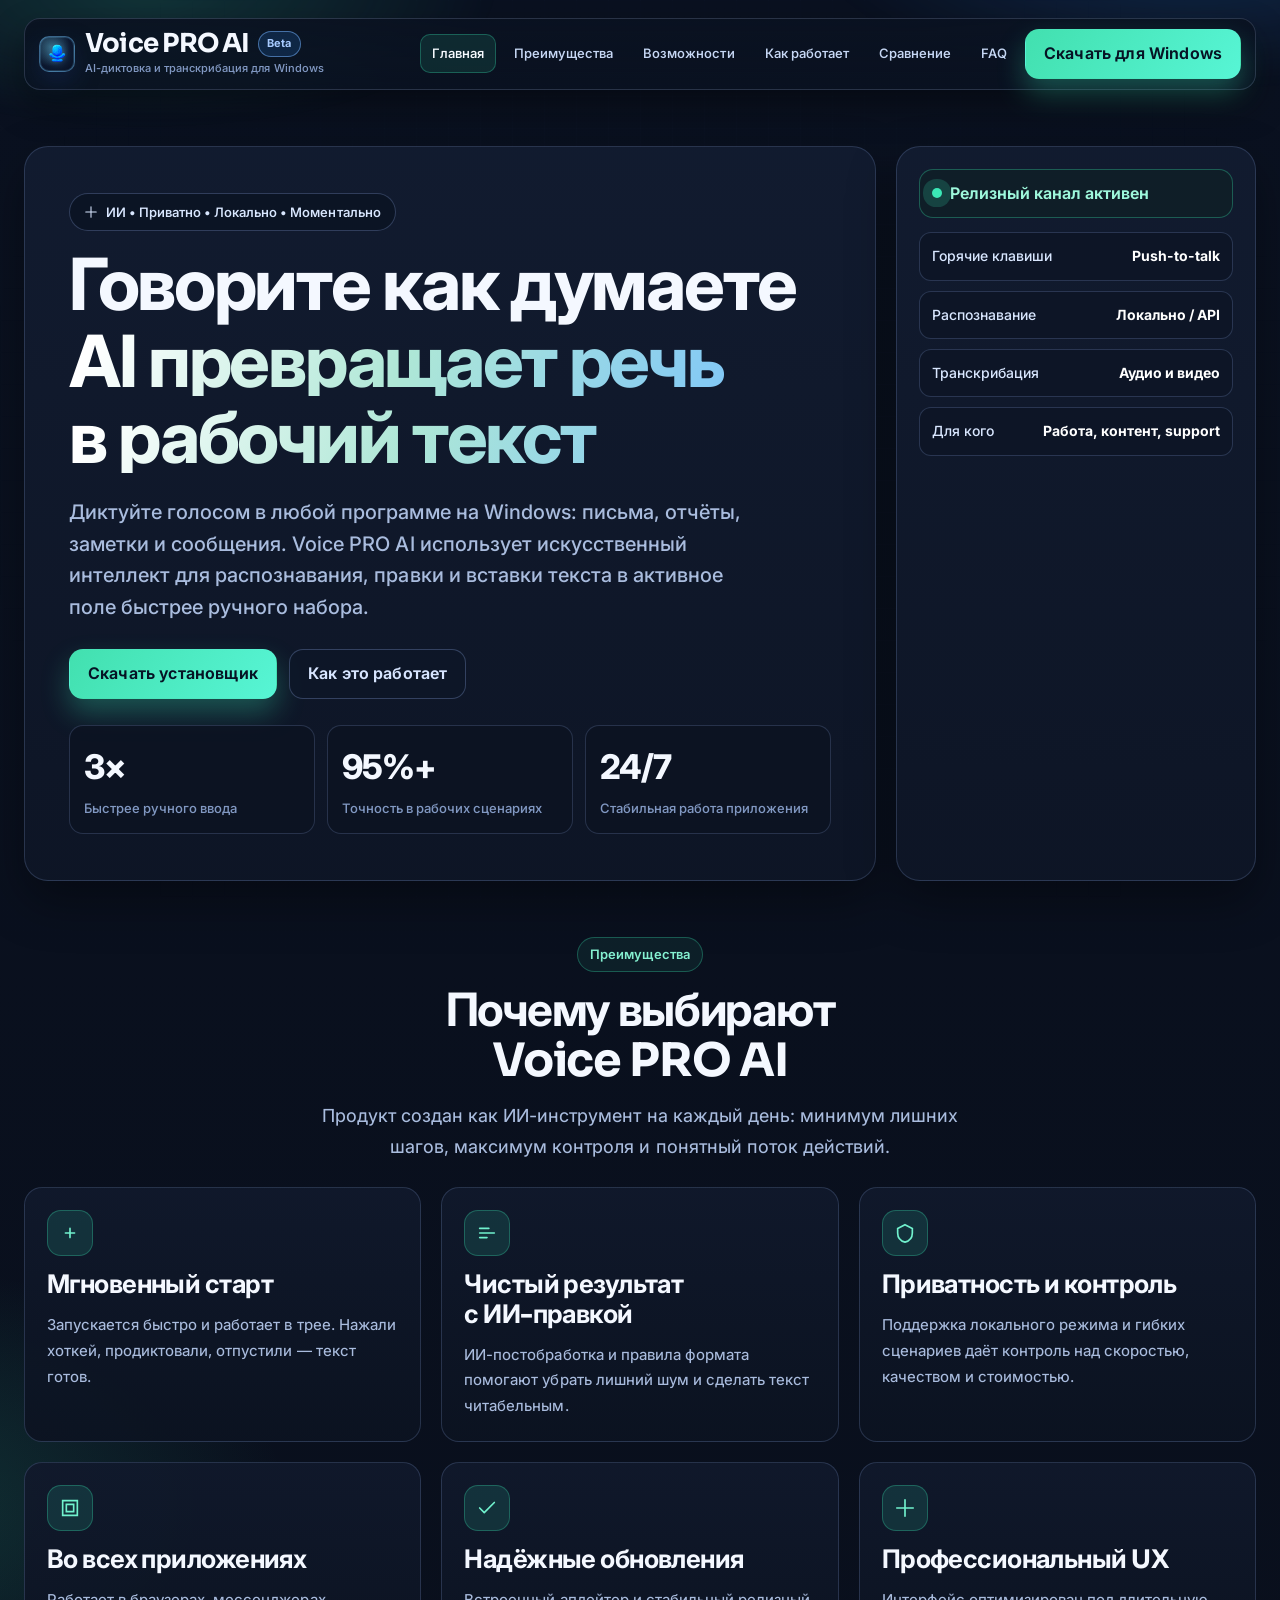
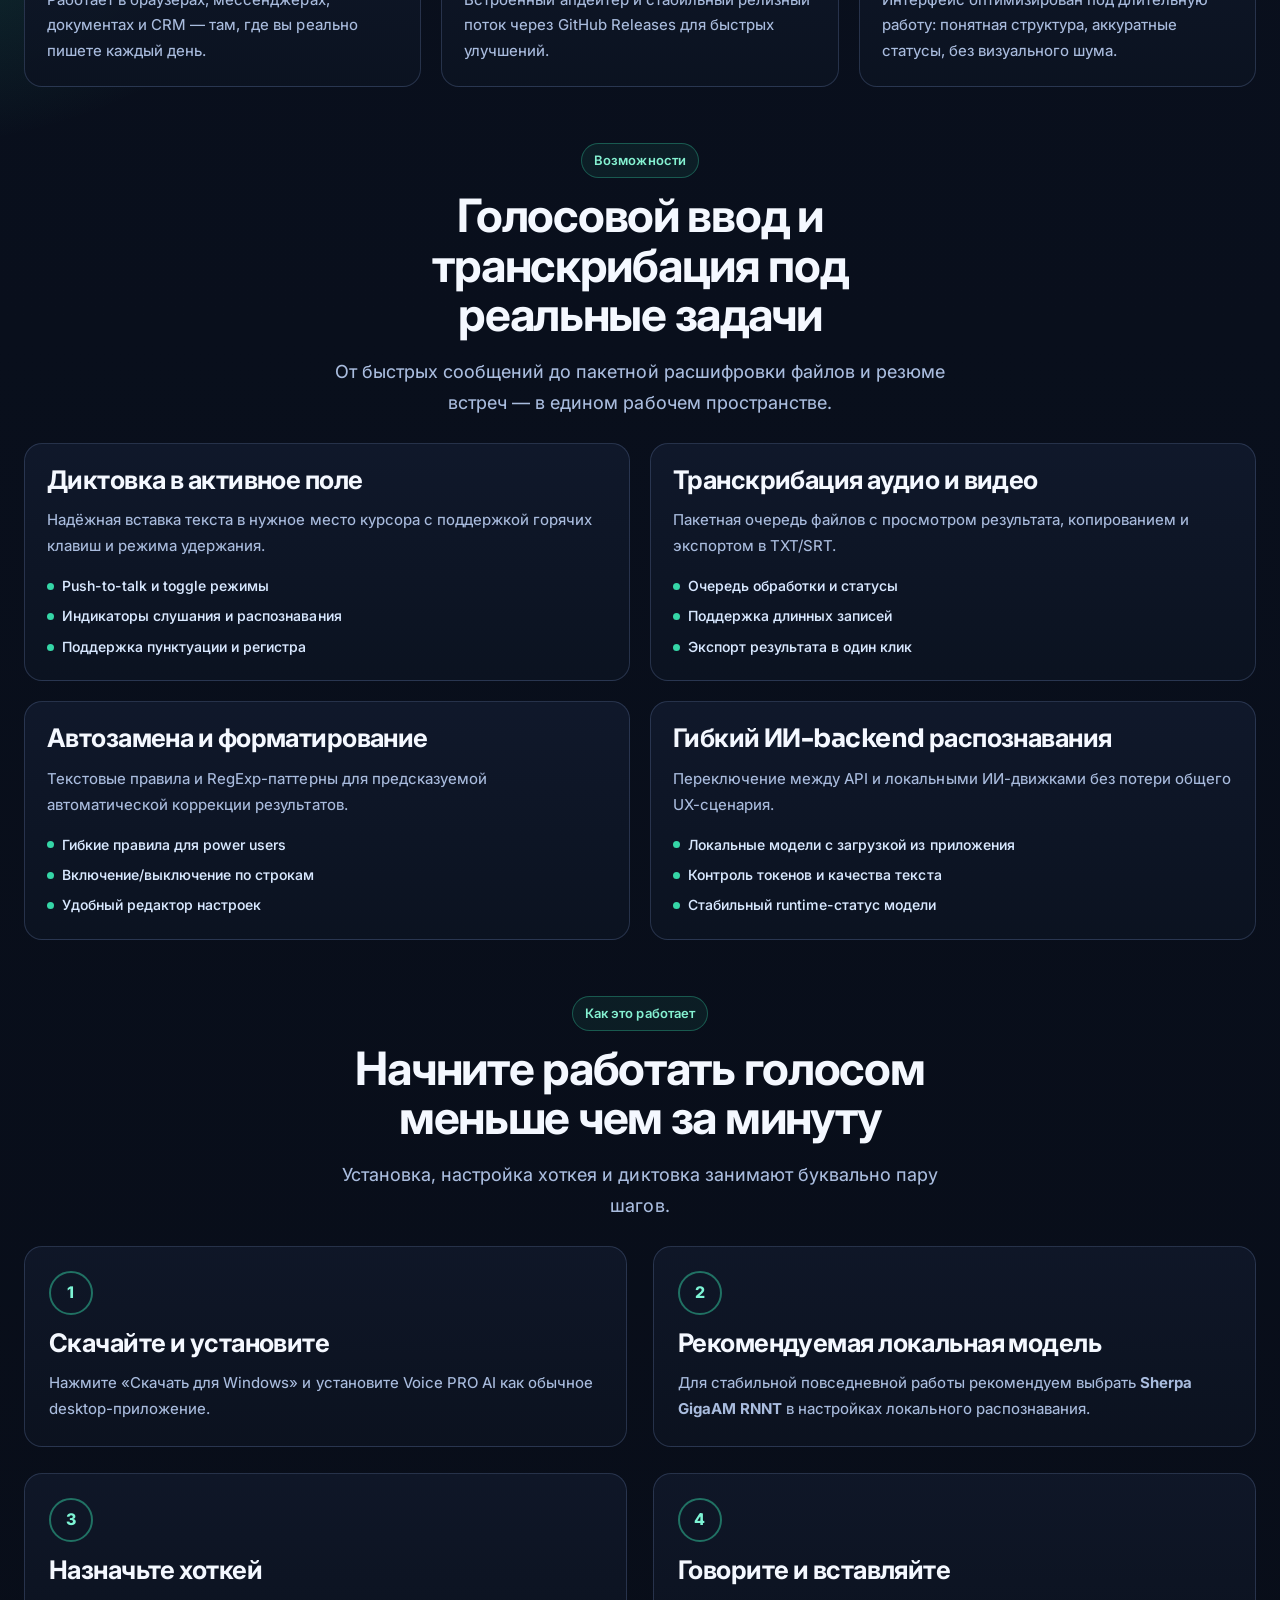
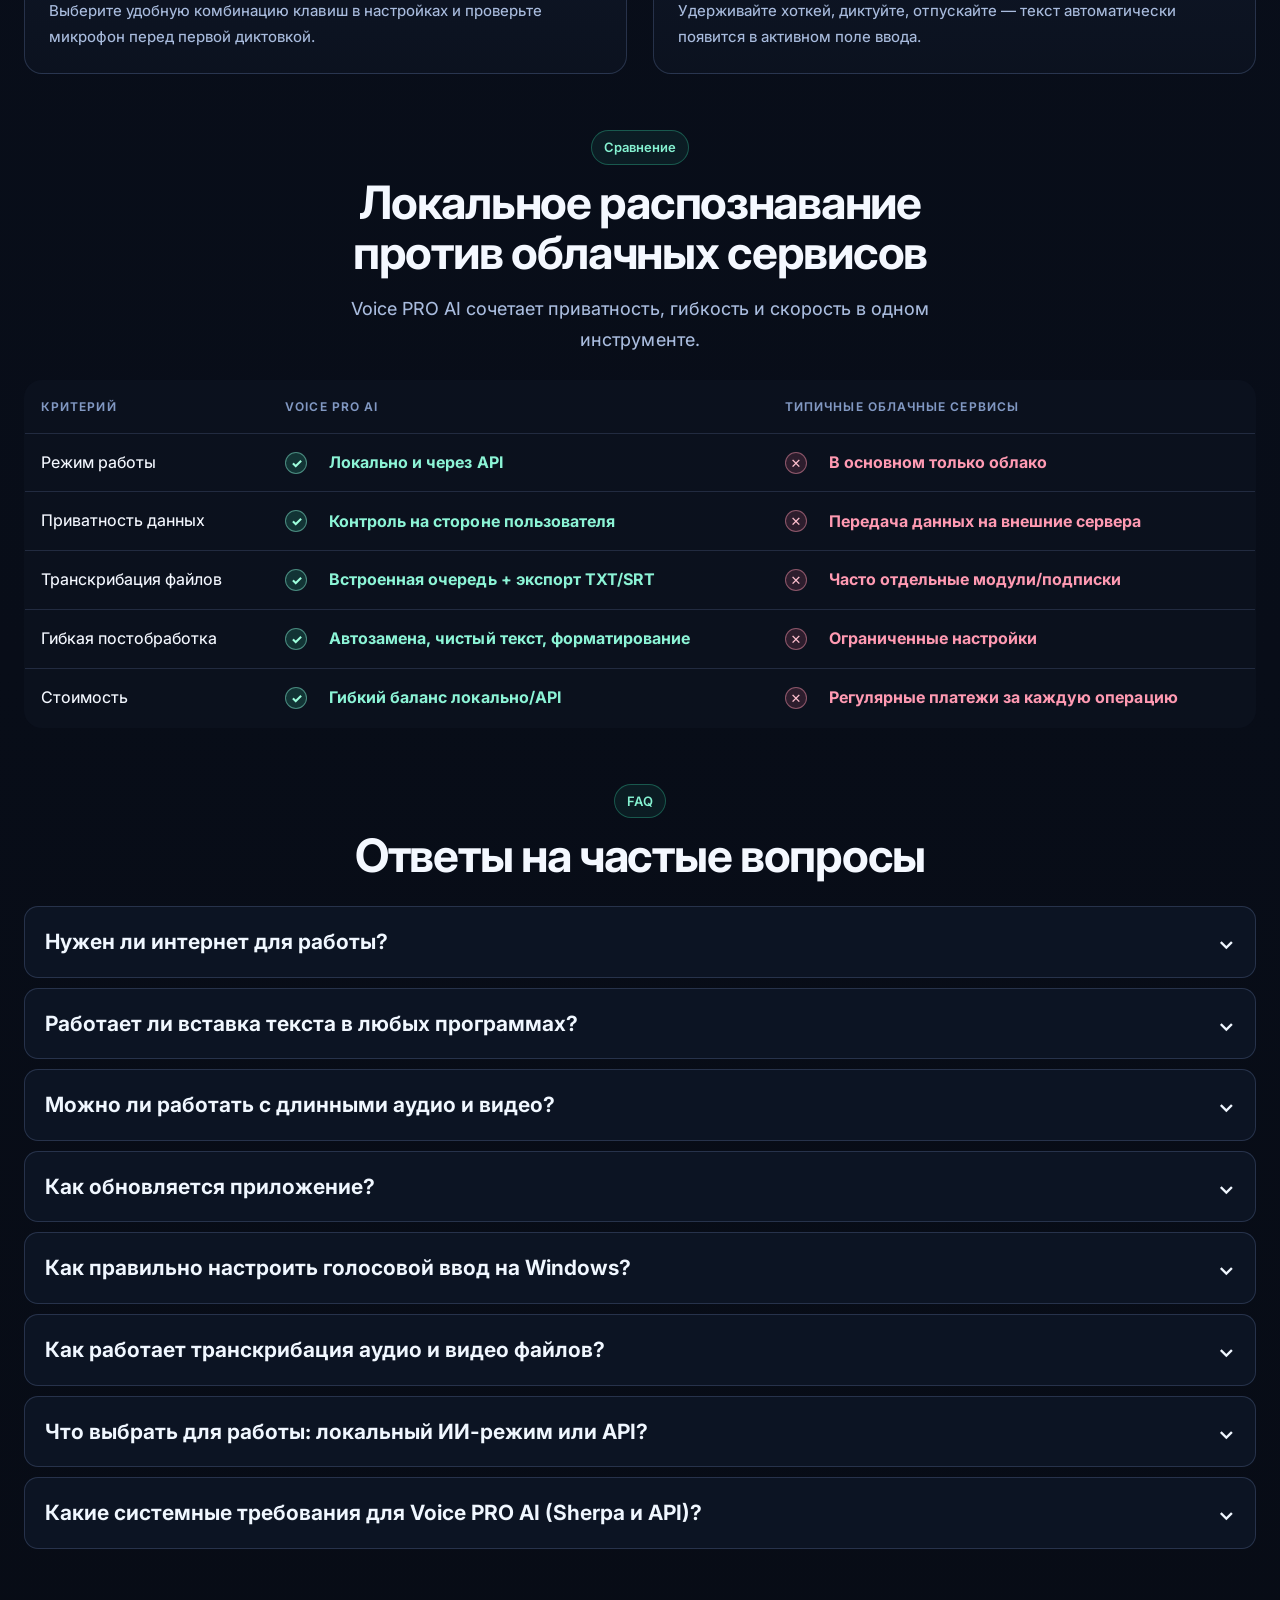
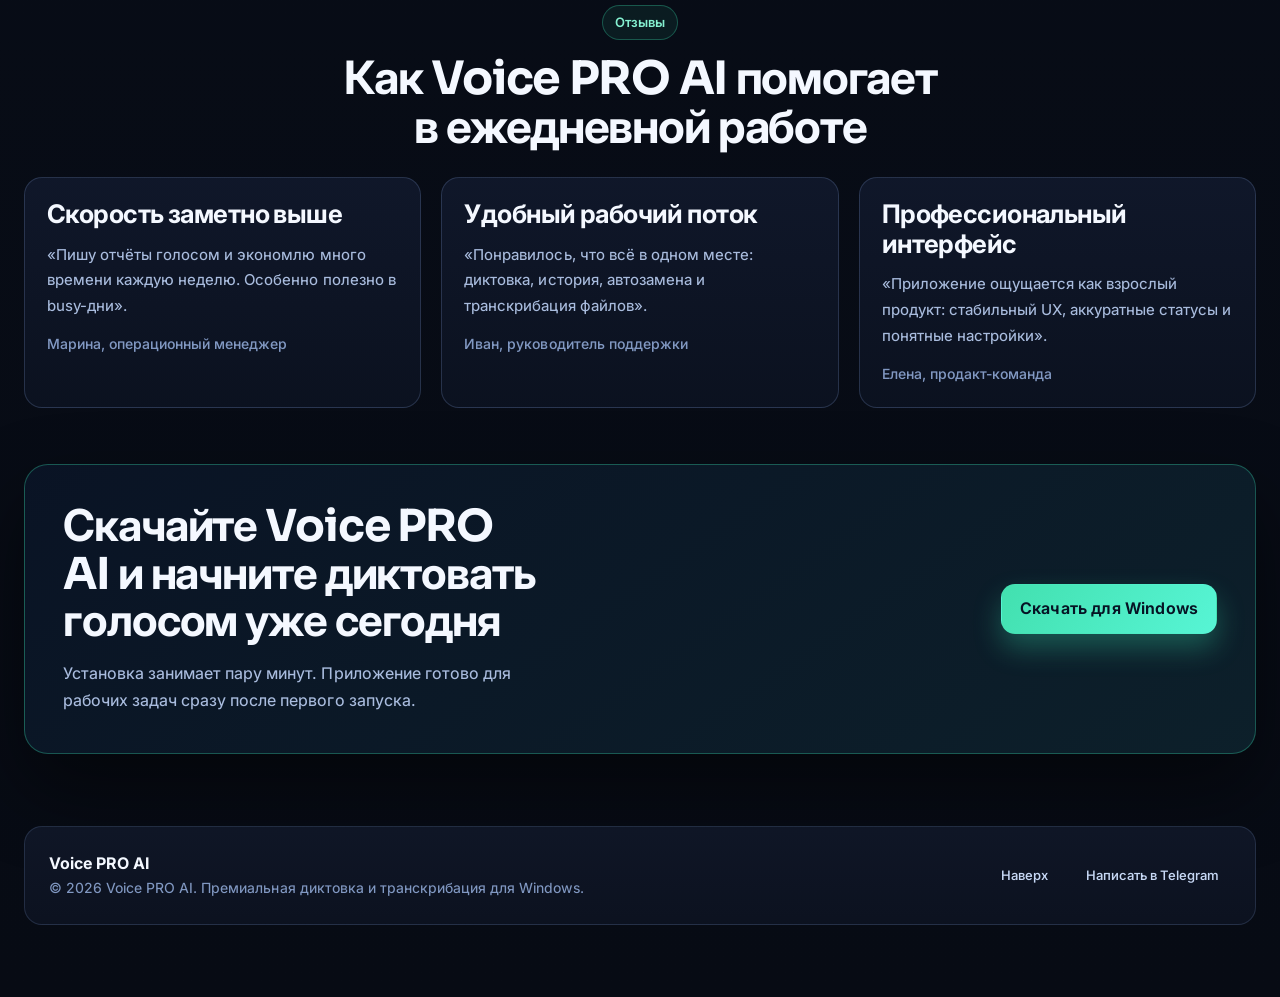
==== commit 2ac39f6b: "site: add FAQ system requirements for Sherpa and API" ====
--- a/index.html
+++ b/index.html
@@ -120,6 +120,14 @@
             "@type": "Answer",
             "text": "Локальный режим подходит для приватности и контроля, API-режим — для усиленной языковой правки. Выбор зависит от приоритета скорости, качества и бюджета."
           }
+        },
+        {
+          "@type": "Question",
+          "name": "Какие системные требования для Voice PRO AI (Sherpa и API)?",
+          "acceptedAnswer": {
+            "@type": "Answer",
+            "text": "Sherpa (локально): минимум — Windows 10/11 x64, CPU 4 ядра, 8 ГБ RAM, SSD и микрофон; рекомендовано — 6–8 ядер, 16 ГБ RAM, NVMe SSD; максимальный комфорт — 8+ ядер и 16–32 ГБ RAM. API-режим: минимум — Windows 10/11 x64, CPU 2 ядра, 4 ГБ RAM и интернет от 10 Мбит/с; рекомендовано — 4+ ядра, 8 ГБ RAM и интернет 30+ Мбит/с с низкой задержкой."
+          }
         }
       ]
     }
@@ -463,6 +471,26 @@
             Локально — для приватности и контроля затрат. API — для усиленной языковой правки и более интеллектуальной постобработки. Можно переключаться под текущую задачу.
           </div>
         </article>
+        <article class="faq-item" role="listitem">
+          <button class="faq-button" type="button" data-faq-button aria-expanded="false" aria-controls="faq-8">
+            Какие системные требования для Voice PRO AI (Sherpa и API)?
+            <span class="faq-icon">⌄</span>
+          </button>
+          <div class="faq-content" id="faq-8" hidden>
+            <p><strong>Sherpa (локально)</strong></p>
+            <ul class="faq-spec-list">
+              <li><strong>Минимум:</strong> Windows 10/11 x64, CPU 4 ядра, 8 ГБ RAM, SSD, микрофон.</li>
+              <li><strong>Средний (рекомендуем):</strong> CPU 6–8 ядер, 16 ГБ RAM, NVMe SSD.</li>
+              <li><strong>Максимум/комфорт:</strong> CPU 8+ ядер, 16–32 ГБ RAM для длительной стабильной работы.</li>
+            </ul>
+            <p><strong>API-режим</strong></p>
+            <ul class="faq-spec-list">
+              <li><strong>Минимум:</strong> Windows 10/11 x64, CPU 2 ядра, 4 ГБ RAM, интернет от 10 Мбит/с.</li>
+              <li><strong>Средний (рекомендуем):</strong> CPU 4+ ядра, 8 ГБ RAM, интернет 30+ Мбит/с с низкой задержкой.</li>
+              <li><strong>Максимум/комфорт:</strong> 8+ ГБ RAM и стабильный быстрый интернет-канал.</li>
+            </ul>
+          </div>
+        </article>
         
       </div>
     </section>
--- a/assets/css/components.css
+++ b/assets/css/components.css
@@ -436,6 +436,15 @@
   font-size: 15px;
 }
 
+.faq-spec-list {
+  margin: 8px 0 14px;
+  padding-left: 18px;
+}
+
+.faq-spec-list li + li {
+  margin-top: 6px;
+}
+
 .review-meta {
   margin-top: 14px;
   color: var(--text-muted);
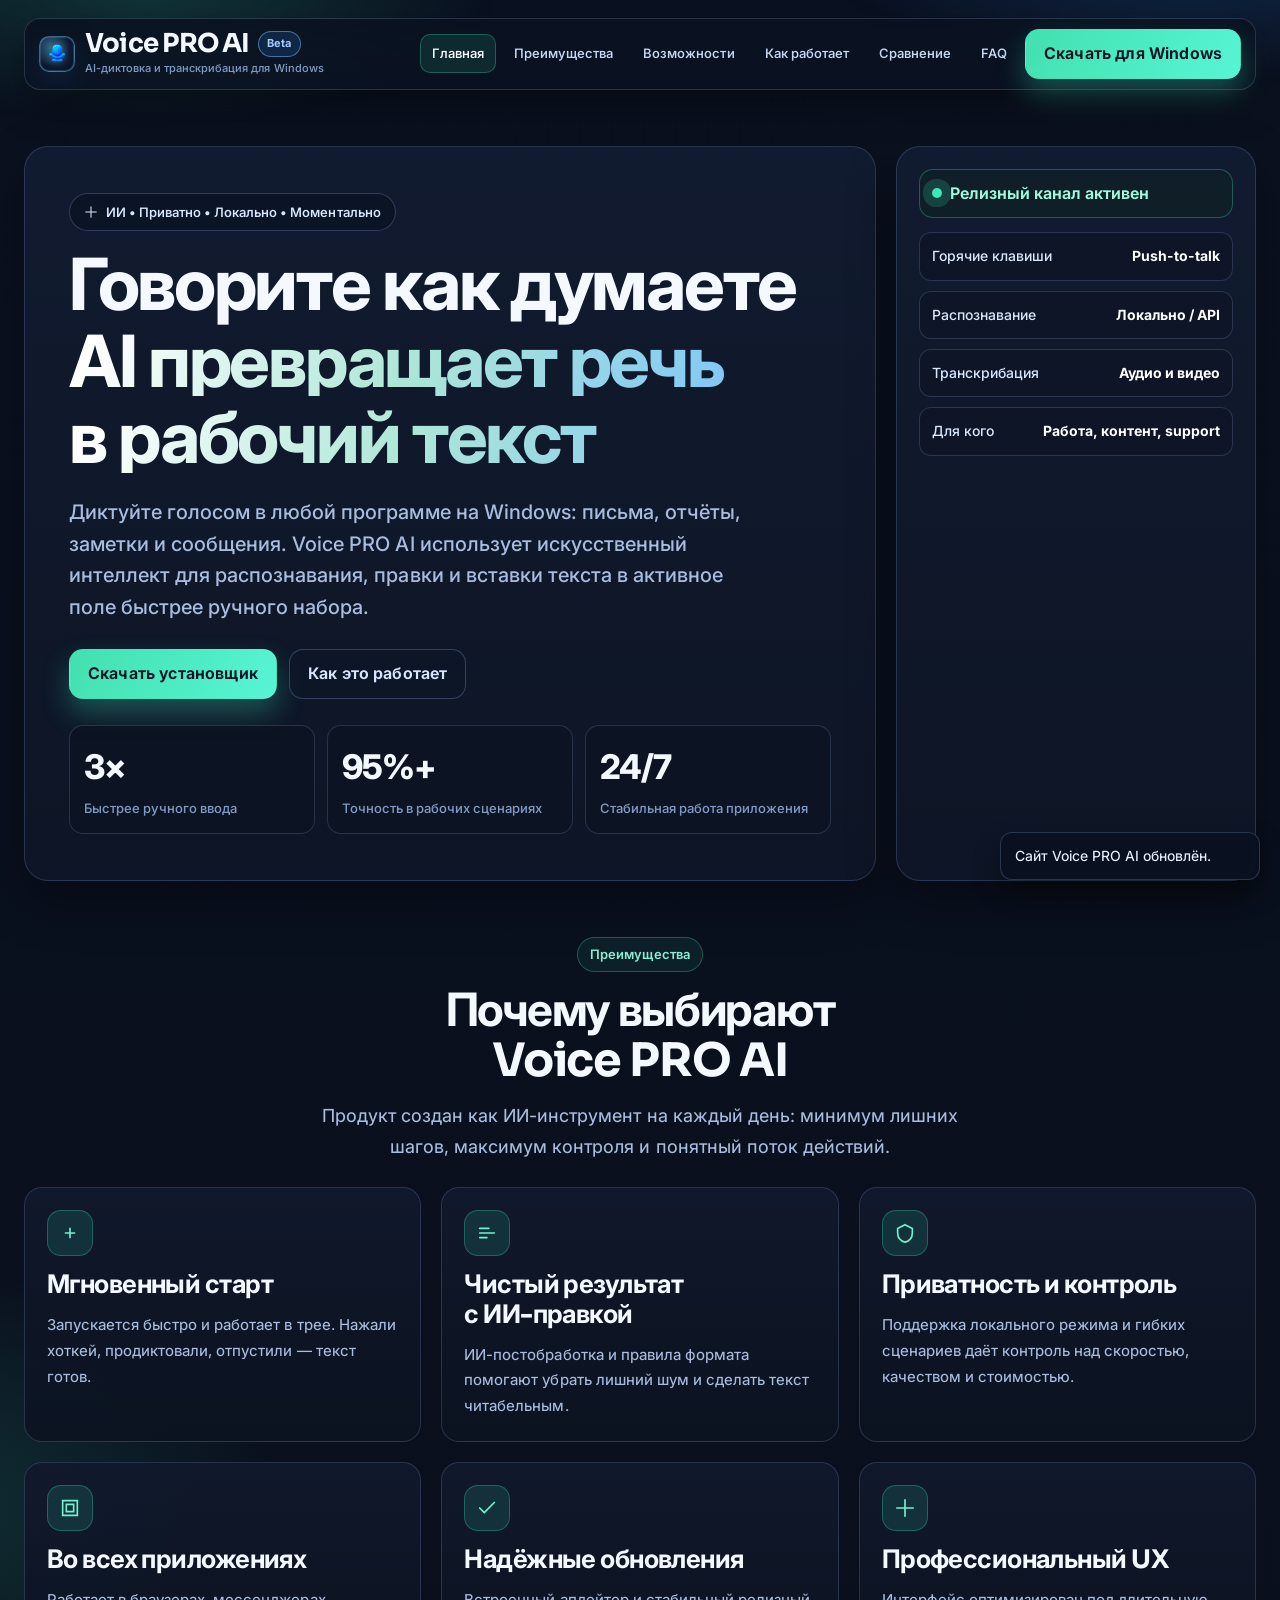
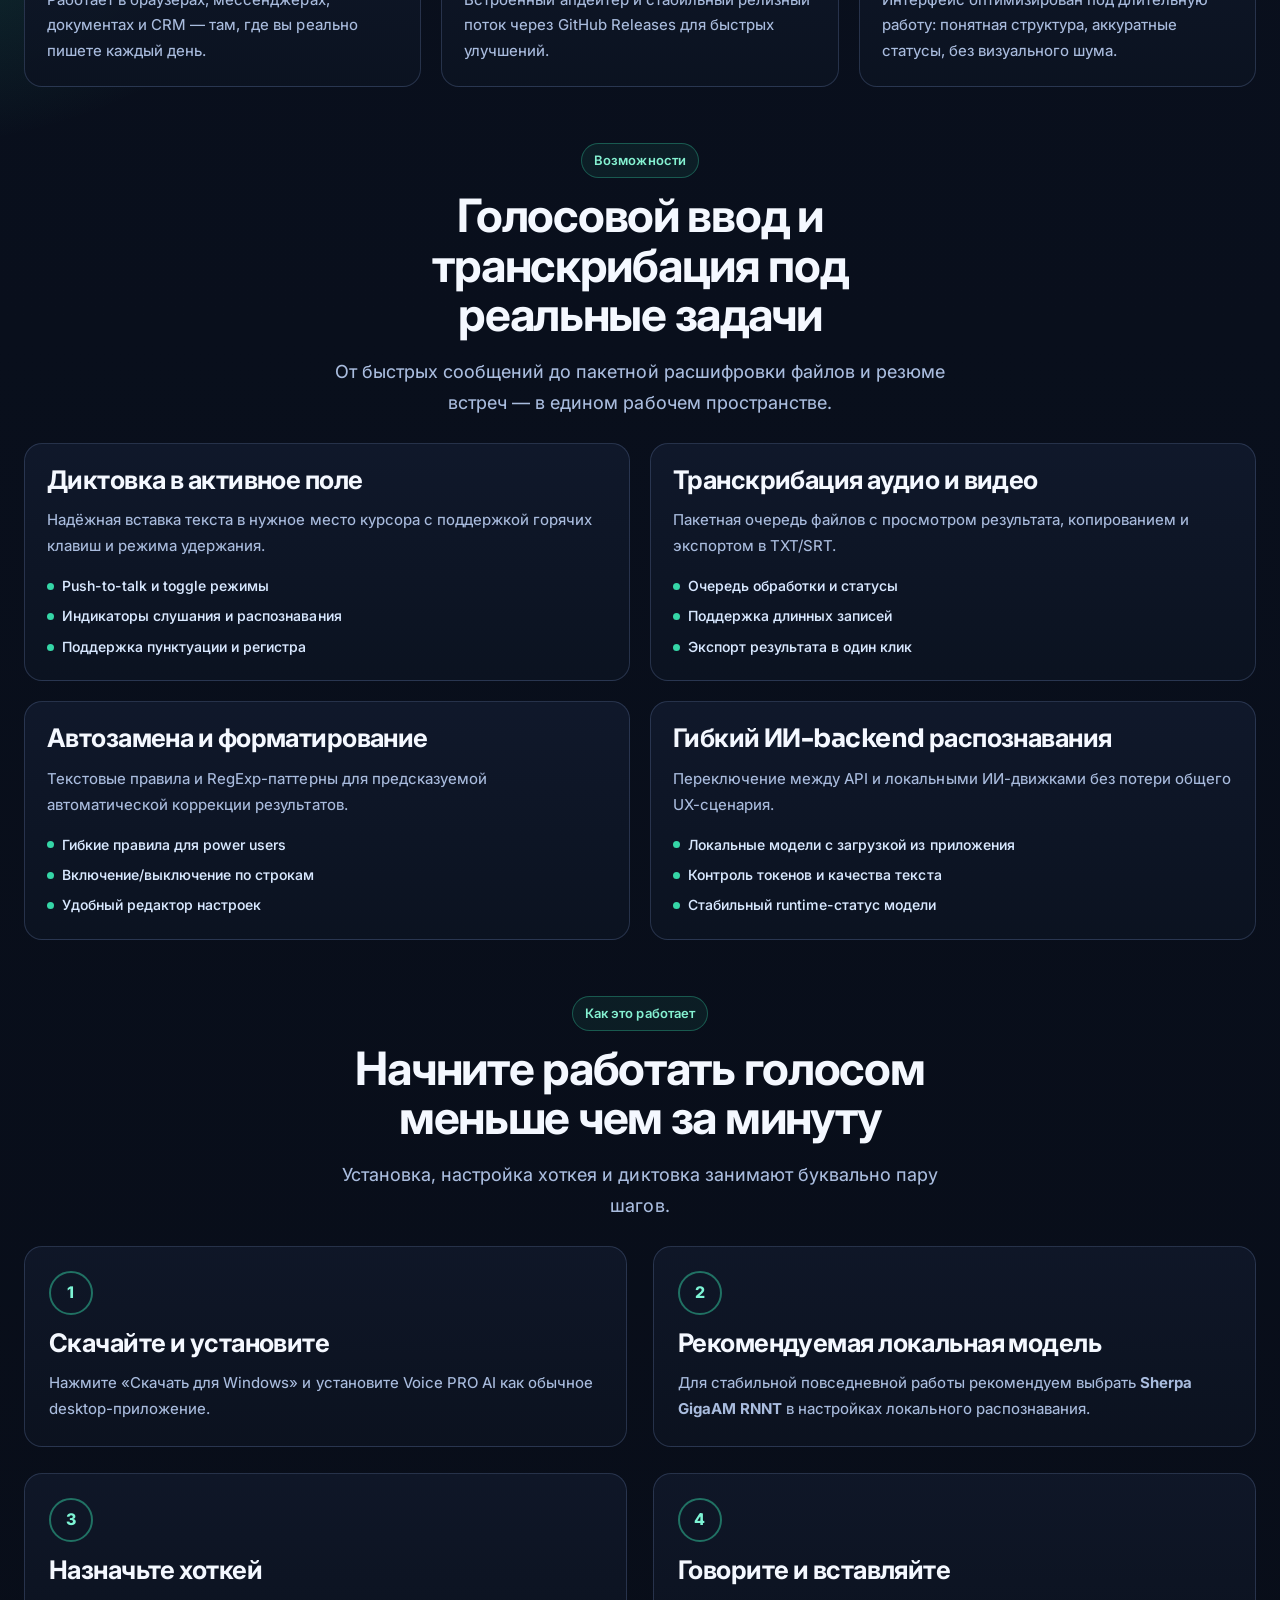
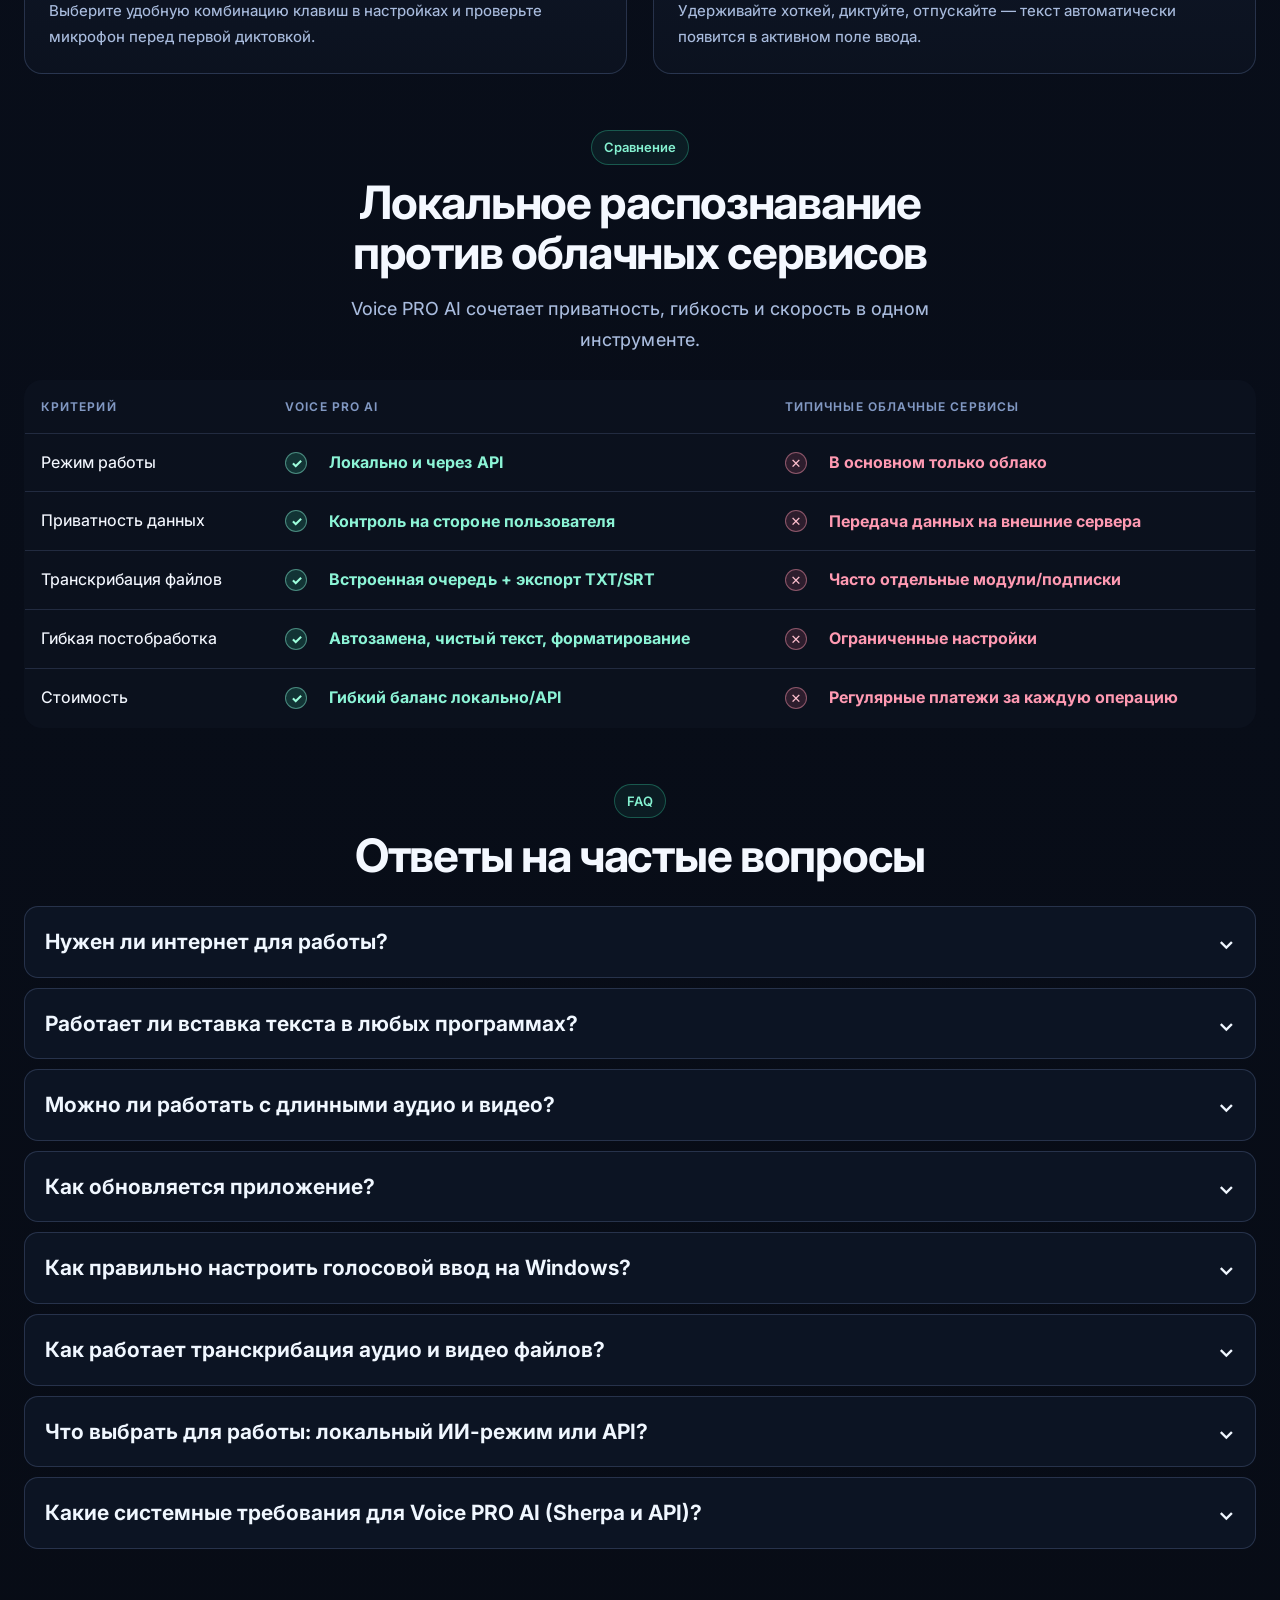
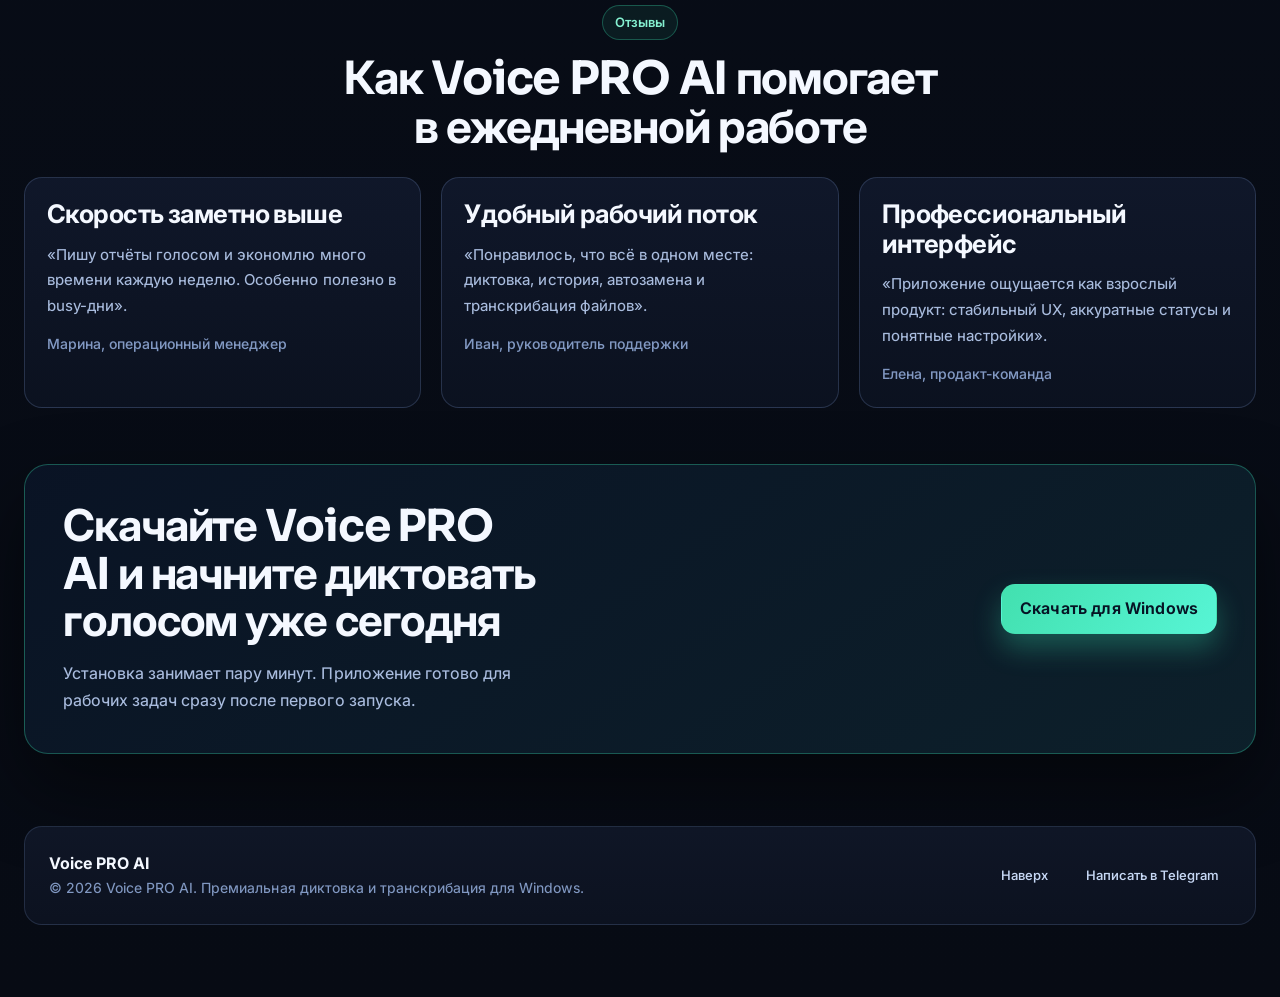
==== commit 88144fa5: "Enhance structured data for logo and page preview" ====
--- a/index.html
+++ b/index.html
@@ -16,18 +16,28 @@
   <meta property="og:description" content="ИИ-голосовой ввод текста, локальное распознавание, транскрибация аудио/видео и интеллектуальная автоматизация работы с текстом." />
   <meta property="og:url" content="https://voiceproai.ru/" />
   <meta property="og:image" content="https://voiceproai.ru/assets/img/og-cover.png" />
+  <meta property="og:image:url" content="https://voiceproai.ru/assets/img/og-cover.png" />
+  <meta property="og:image:secure_url" content="https://voiceproai.ru/assets/img/og-cover.png" />
+  <meta property="og:image:type" content="image/png" />
   <meta property="og:image:width" content="1200" />
   <meta property="og:image:height" content="630" />
+  <meta property="og:image:alt" content="Voice PRO AI — AI-диктовка и транскрибация для Windows" />
   <meta name="twitter:card" content="summary_large_image" />
   <meta name="twitter:title" content="Voice PRO AI — AI-диктовка для Windows" />
   <meta name="twitter:description" content="Премиальная AI-диктовка, транскрибация и обработка текста для повседневной работы." />
   <meta name="twitter:image" content="https://voiceproai.ru/assets/img/og-cover.png" />
+  <meta name="twitter:image:alt" content="Voice PRO AI — AI-диктовка и транскрибация для Windows" />
+  <meta itemprop="name" content="Voice PRO AI" />
+  <meta itemprop="description" content="Voice PRO AI — AI-диктовка, транскрибация и обработка текста для Windows." />
+  <meta itemprop="image" content="https://voiceproai.ru/assets/img/og-cover.png" />
   <link rel="canonical" href="https://voiceproai.ru/" />
   <link rel="alternate" hreflang="ru-RU" href="https://voiceproai.ru/" />
   <link rel="alternate" hreflang="x-default" href="https://voiceproai.ru/" />
-  <link rel="icon" type="image/png" sizes="32x32" href="./icons/icon-32.png" />
-  <link rel="icon" type="image/png" sizes="16x16" href="./icons/icon-16.png" />
-  <link rel="apple-touch-icon" href="./icons/icon-128.png" />
+  <link rel="icon" href="https://voiceproai.ru/favicon.ico" sizes="any" />
+  <link rel="icon" type="image/png" sizes="32x32" href="https://voiceproai.ru/icons/icon-32.png" />
+  <link rel="icon" type="image/png" sizes="16x16" href="https://voiceproai.ru/icons/icon-16.png" />
+  <link rel="apple-touch-icon" sizes="180x180" href="https://voiceproai.ru/icons/apple-touch-icon.png" />
+  <link rel="manifest" href="https://voiceproai.ru/manifest.json" />
   <script type="application/ld+json">
     {
       "@context": "https://schema.org",
@@ -57,6 +67,46 @@
         "@type": "SearchAction",
         "target": "https://voiceproai.ru/?q={search_term_string}",
         "query-input": "required name=search_term_string"
+      }
+    }
+  </script>
+  <script type="application/ld+json">
+    {
+      "@context": "https://schema.org",
+      "@type": "Organization",
+      "name": "Voice PRO AI",
+      "url": "https://voiceproai.ru/",
+      "logo": {
+        "@type": "ImageObject",
+        "url": "https://voiceproai.ru/icons/icon-128.png",
+        "width": 128,
+        "height": 128
+      },
+      "image": {
+        "@type": "ImageObject",
+        "url": "https://voiceproai.ru/assets/img/og-cover.png",
+        "width": 1200,
+        "height": 630
+      }
+    }
+  </script>
+  <script type="application/ld+json">
+    {
+      "@context": "https://schema.org",
+      "@type": "WebPage",
+      "name": "Voice PRO AI — AI-диктовка и транскрибация для Windows",
+      "url": "https://voiceproai.ru/",
+      "inLanguage": "ru-RU",
+      "isPartOf": {
+        "@type": "WebSite",
+        "name": "Voice PRO AI",
+        "url": "https://voiceproai.ru/"
+      },
+      "primaryImageOfPage": {
+        "@type": "ImageObject",
+        "url": "https://voiceproai.ru/assets/img/og-cover.png",
+        "width": 1200,
+        "height": 630
       }
     }
   </script>
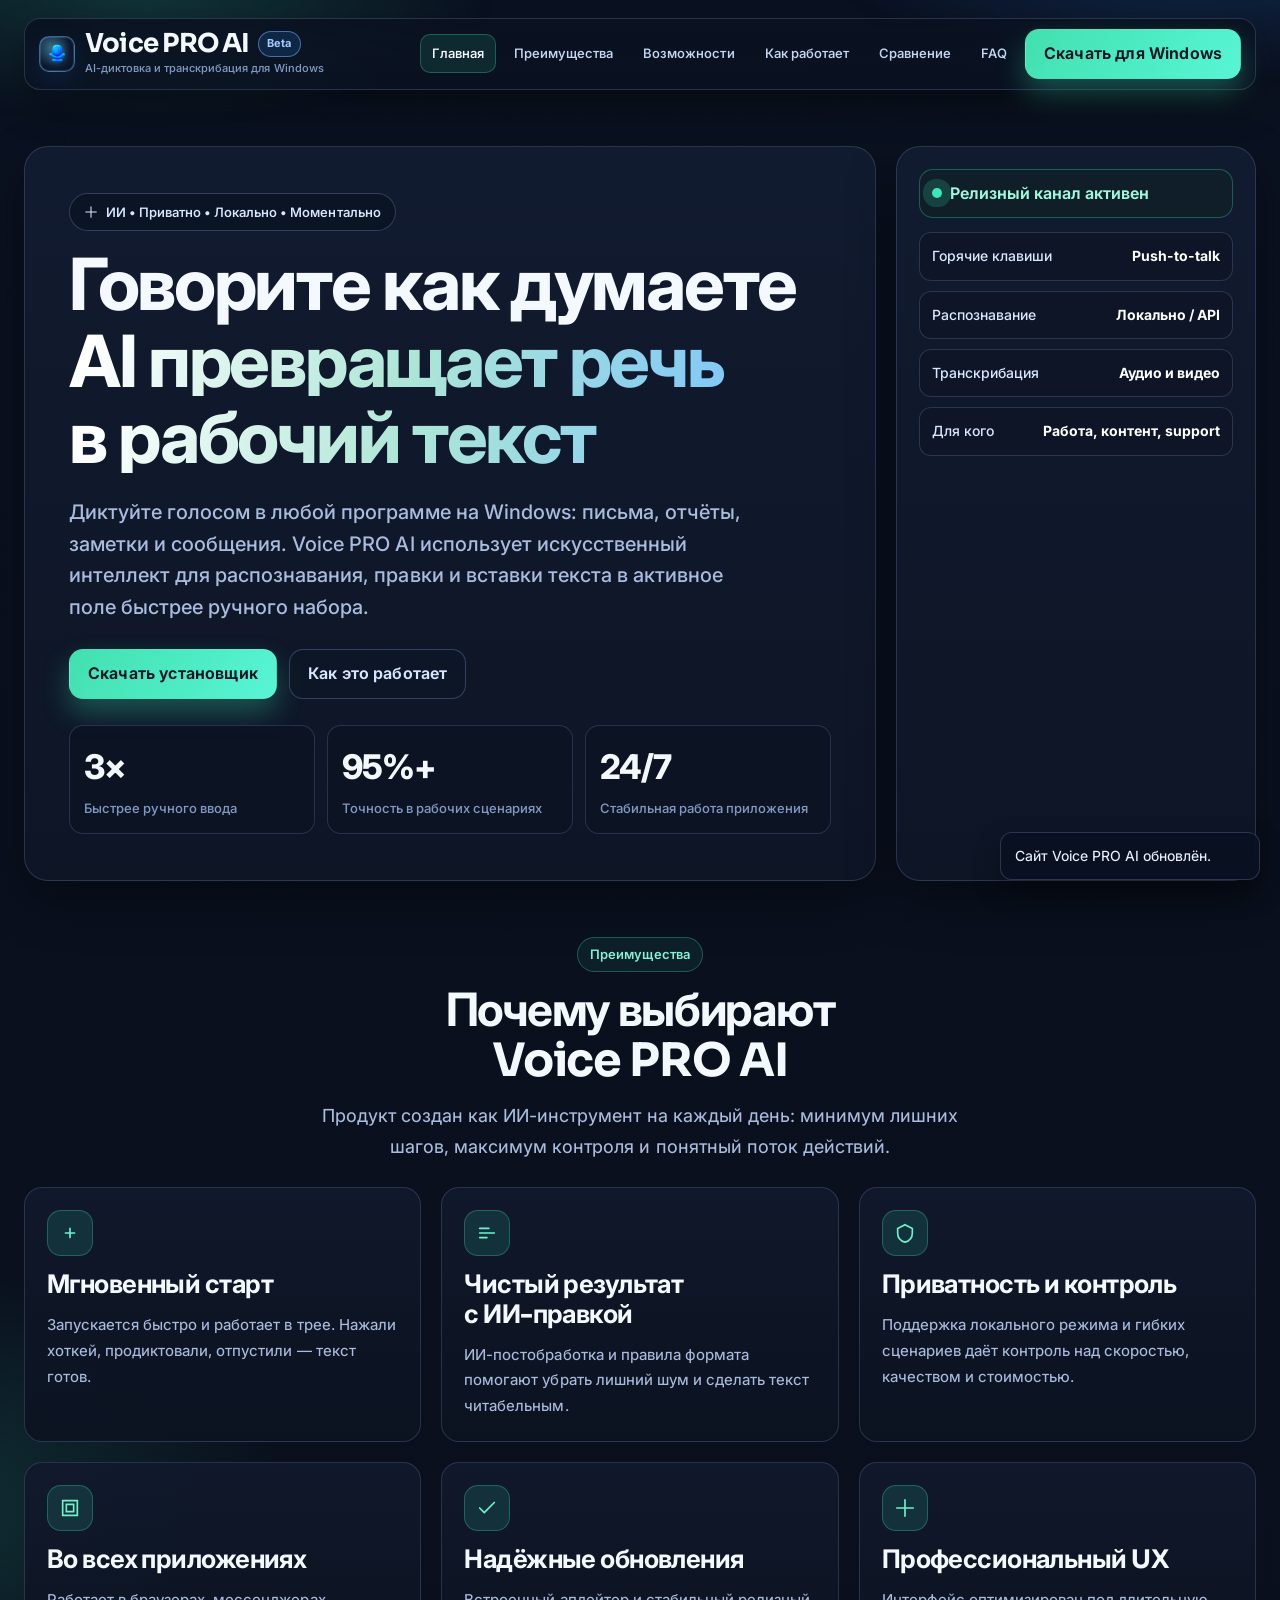
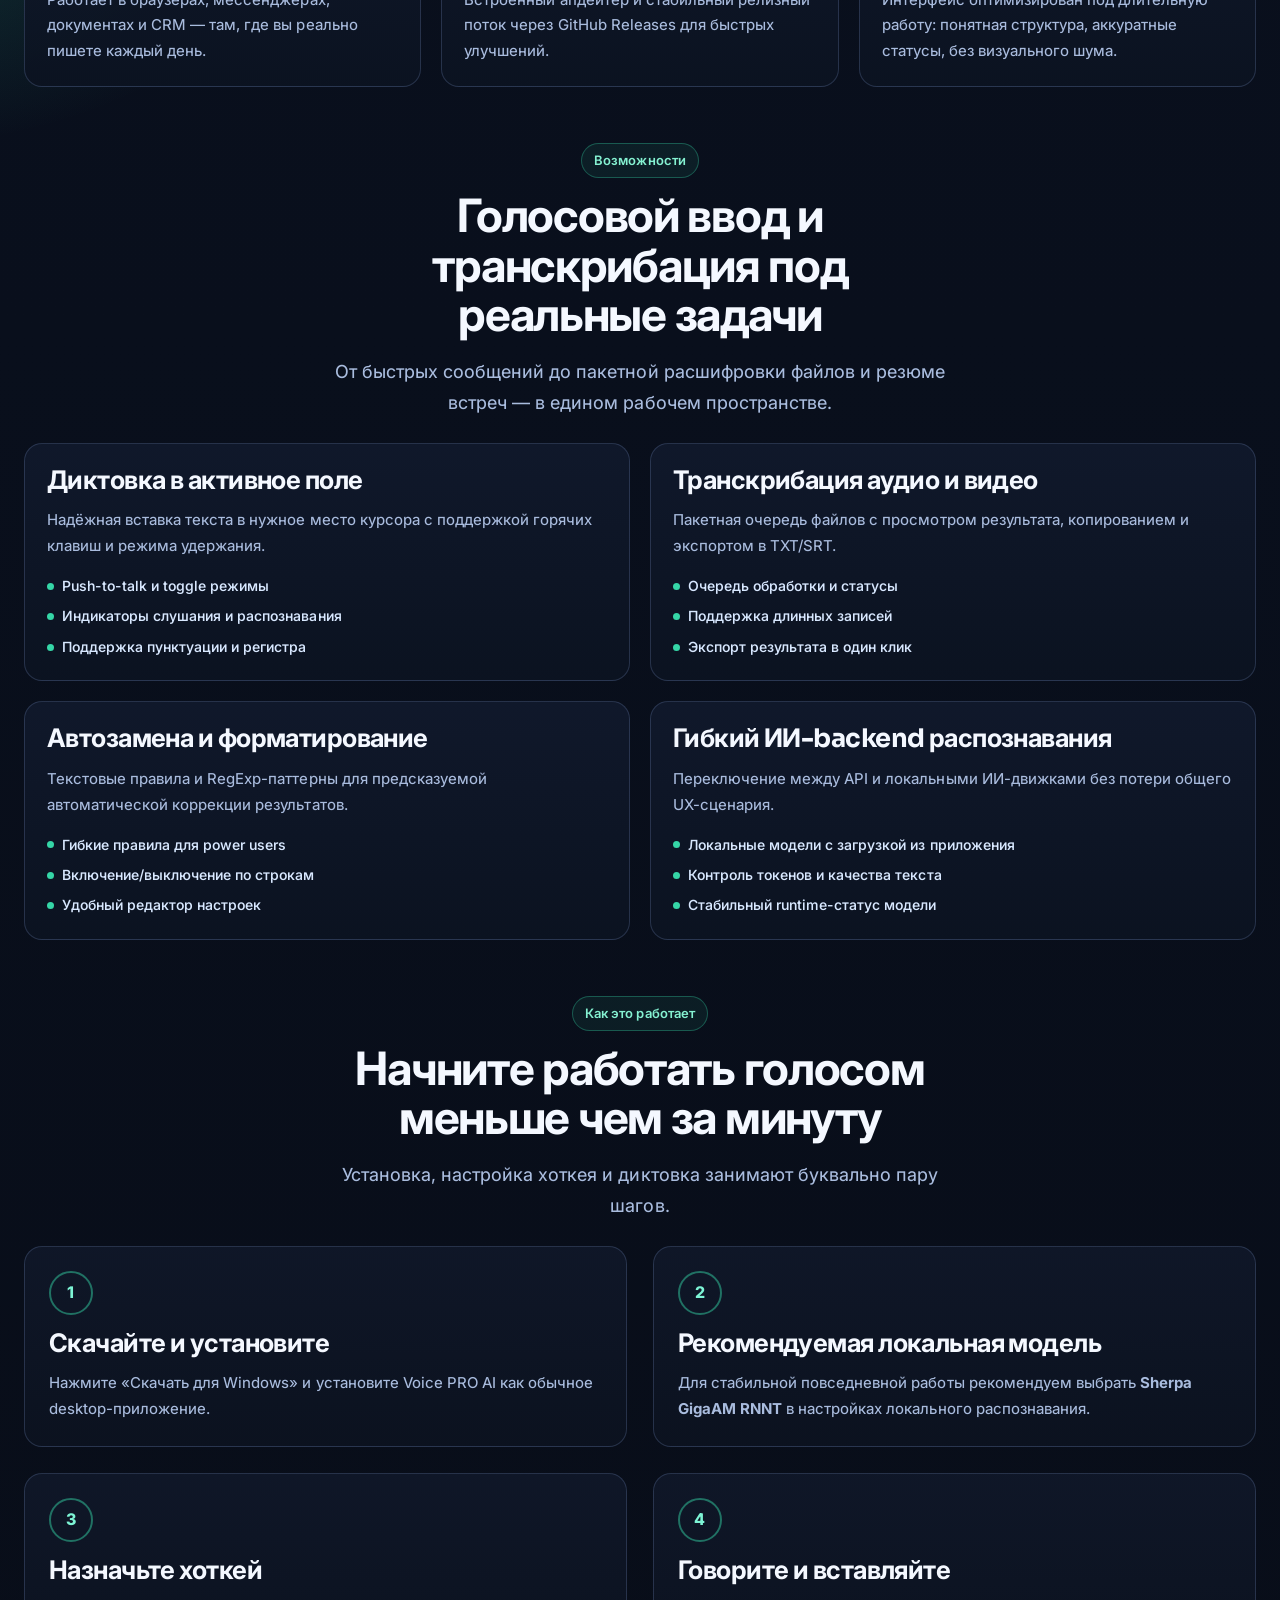
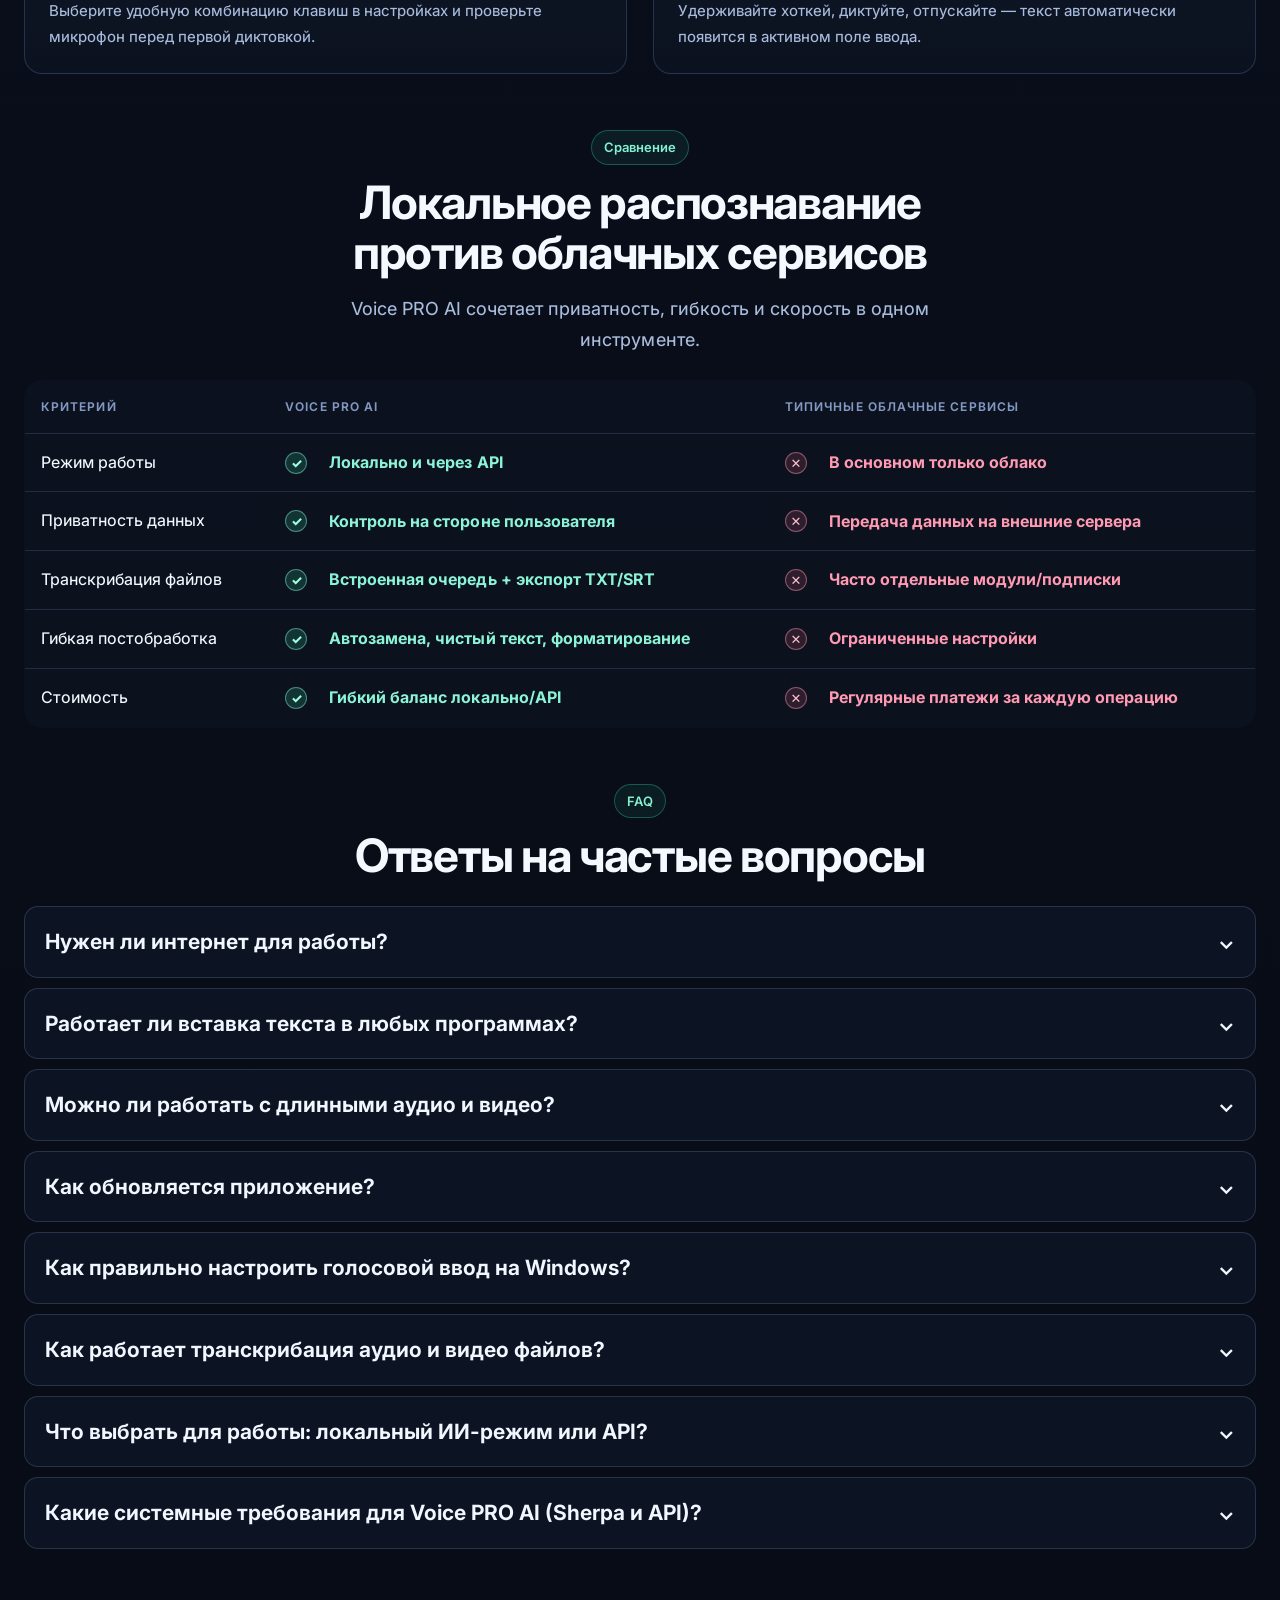
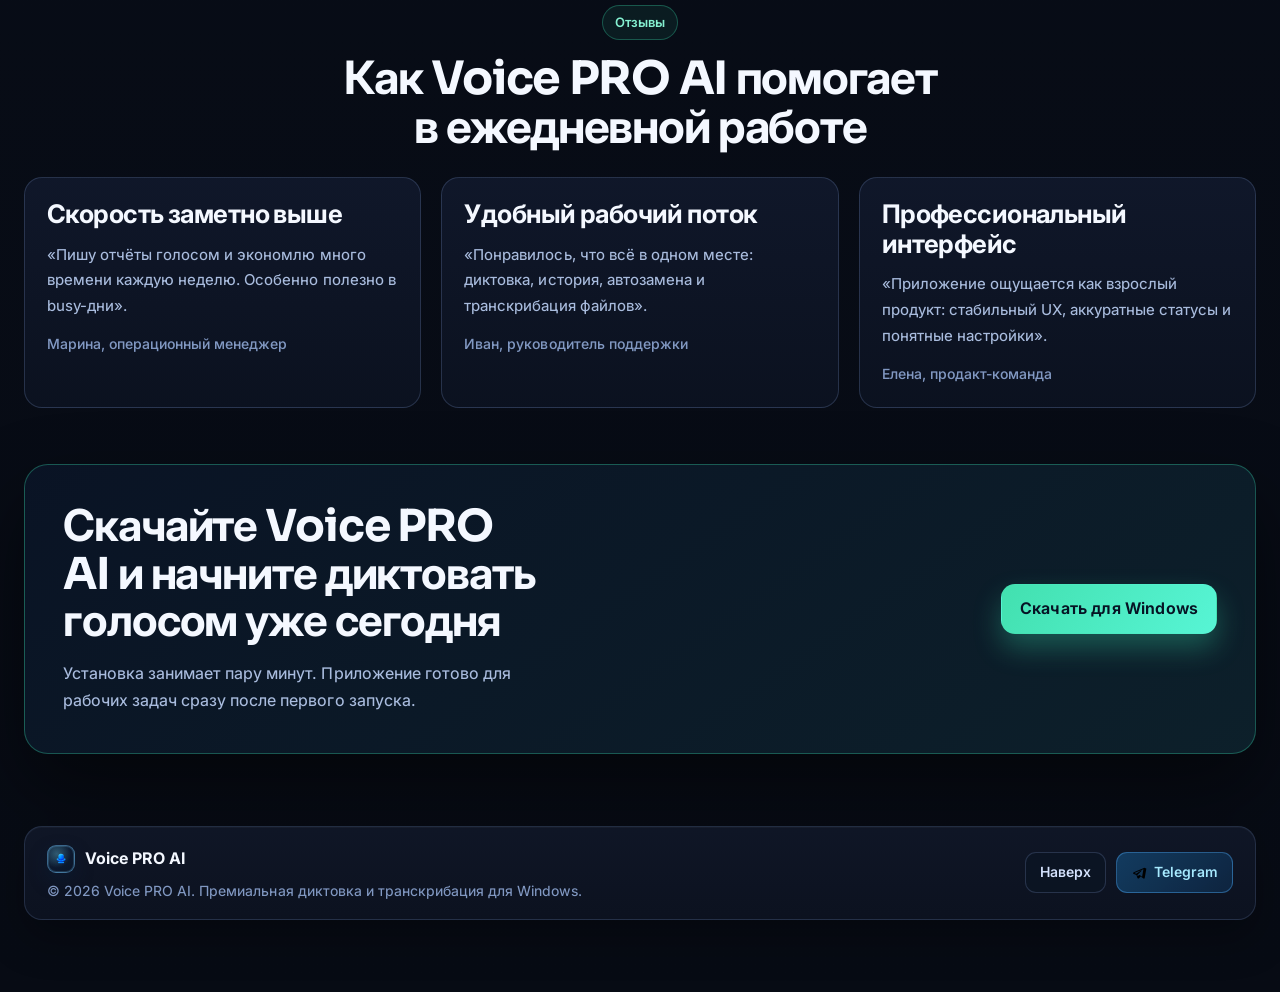
==== commit 8410cf19: "Refine footer layout and add polished Telegram icon action" ====
--- a/index.html
+++ b/index.html
@@ -585,13 +585,23 @@
     </section>
 
     <footer class="site-footer muted-panel reveal" aria-label="Подвал сайта">
-      <div>
-        <strong>Voice PRO AI</strong>
+      <div class="footer-brand">
+        <div class="footer-brand-row">
+          <span class="footer-mark" aria-hidden="true">
+            <img src="./icons/icon-32.png" alt="">
+          </span>
+          <strong>Voice PRO AI</strong>
+        </div>
         <p class="footer-note">© <span data-year></span> Voice PRO AI. Премиальная диктовка и транскрибация для Windows.</p>
       </div>
       <div class="footer-links">
-        <a class="nav-link" href="#hero">Наверх</a>
-        <a class="nav-link" data-support-link href="https://t.me/Dima_Kanev" target="_blank" rel="noopener noreferrer">Написать в Telegram</a>
+        <a class="footer-link" href="#hero" aria-label="Вернуться наверх страницы">Наверх</a>
+        <a class="footer-link footer-link-telegram" data-support-link href="https://t.me/Dima_Kanev" target="_blank" rel="noopener noreferrer" aria-label="Написать в Telegram">
+          <svg viewBox="0 0 24 24" aria-hidden="true" focusable="false">
+            <path d="M20.86 4.61a1.53 1.53 0 0 0-1.61-.24L4.11 10.75a1.55 1.55 0 0 0 .12 2.9l3.93 1.31 1.34 4.2a1.55 1.55 0 0 0 2.63.61l2.36-2.39 3.7 2.66a1.55 1.55 0 0 0 2.43-.95l2.3-13.07a1.53 1.53 0 0 0-.06-.72ZM10.2 17.31l-.73-2.28 6.18-5.95a.6.6 0 0 0-.78-.9l-7.02 4.86-2.8-.93 13.56-5.71-1.95 11.1-3.07-2.2a1.56 1.56 0 0 0-1.98.15l-1.41 1.42Z"/>
+          </svg>
+          Telegram
+        </a>
       </div>
     </footer>
   </div>
--- a/assets/css/layout.css
+++ b/assets/css/layout.css
@@ -197,20 +197,106 @@
   display: grid;
   grid-template-columns: repeat(2, minmax(0, 1fr));
   gap: var(--space-4);
-  padding: var(--space-5);
+  align-items: center;
+  padding: 18px 22px;
+  border-color: rgba(124, 151, 205, 0.24);
+  background:
+    linear-gradient(180deg, rgba(16, 25, 43, 0.92), rgba(13, 20, 34, 0.9)),
+    radial-gradient(circle at 12% 18%, rgba(53, 214, 167, 0.11), transparent 48%);
+  box-shadow:
+    inset 0 1px 0 rgba(255, 255, 255, 0.03),
+    0 18px 42px rgba(0, 0, 0, 0.28);
+}
+
+.footer-brand-row {
+  display: flex;
+  align-items: center;
+  gap: 10px;
+}
+
+.footer-mark {
+  width: 28px;
+  height: 28px;
+  border-radius: 9px;
+  border: 1px solid rgba(115, 200, 255, 0.45);
+  background:
+    radial-gradient(circle at 34% 30%, rgba(126, 233, 255, 0.3), transparent 56%),
+    linear-gradient(145deg, rgba(16, 32, 58, 0.98), rgba(10, 21, 40, 0.98));
+  box-shadow:
+    inset 0 0 0 1px rgba(120, 208, 255, 0.18),
+    0 8px 18px rgba(14, 31, 61, 0.42);
+  display: grid;
+  place-items: center;
+  overflow: hidden;
+}
+
+.footer-mark img {
+  width: 20px;
+  height: 20px;
+  object-fit: contain;
+  filter: saturate(1.12) brightness(1.08);
 }
 
 .footer-note {
   color: var(--text-muted);
   font-size: 14px;
+  line-height: 1.5;
+  margin-top: 7px;
 }
 
 .footer-links {
   display: flex;
   justify-content: flex-end;
   align-items: center;
-  gap: 14px;
+  gap: 10px;
   flex-wrap: wrap;
+}
+
+.footer-link {
+  display: inline-flex;
+  align-items: center;
+  justify-content: center;
+  gap: 7px;
+  min-height: 40px;
+  border-radius: 11px;
+  padding: 8px 14px;
+  color: #d6e4ff;
+  font-size: 14px;
+  font-weight: 580;
+  border: 1px solid rgba(124, 151, 205, 0.24);
+  background: rgba(12, 21, 37, 0.78);
+  transition: transform var(--transition-fast), border-color var(--transition-fast), background-color var(--transition-fast), color var(--transition-fast), box-shadow var(--transition-fast);
+}
+
+.footer-link:hover {
+  transform: translateY(-1px);
+  color: #f5fbff;
+  border-color: rgba(96, 214, 255, 0.44);
+  background: rgba(16, 31, 52, 0.9);
+  box-shadow: 0 9px 22px rgba(0, 0, 0, 0.24);
+}
+
+.footer-link:focus-visible {
+  outline: 2px solid rgba(87, 216, 255, 0.82);
+  outline-offset: 2px;
+}
+
+.footer-link-telegram {
+  color: #a7eaff;
+  border-color: rgba(82, 176, 255, 0.38);
+  background: linear-gradient(135deg, rgba(20, 66, 106, 0.86), rgba(14, 38, 66, 0.92));
+}
+
+.footer-link-telegram svg {
+  width: 16px;
+  height: 16px;
+  color: currentColor;
+}
+
+.footer-link-telegram:hover {
+  color: #d8f4ff;
+  border-color: rgba(110, 198, 255, 0.58);
+  background: linear-gradient(135deg, rgba(26, 83, 132, 0.9), rgba(17, 48, 82, 0.94));
 }
 
 .ambient-layer {
--- a/assets/css/responsive.css
+++ b/assets/css/responsive.css
@@ -17,6 +17,7 @@
 
   .site-footer {
     grid-template-columns: 1fr;
+    padding: 16px 18px;
   }
 
   .footer-links {
@@ -99,6 +100,18 @@
   .cta-panel h3 {
     font-size: clamp(28px, 9vw, 46px);
   }
+
+  .site-footer {
+    gap: 14px;
+  }
+
+  .footer-links {
+    width: 100%;
+  }
+
+  .footer-link {
+    flex: 1 1 170px;
+  }
 }
 
 @media (max-width: 540px) {
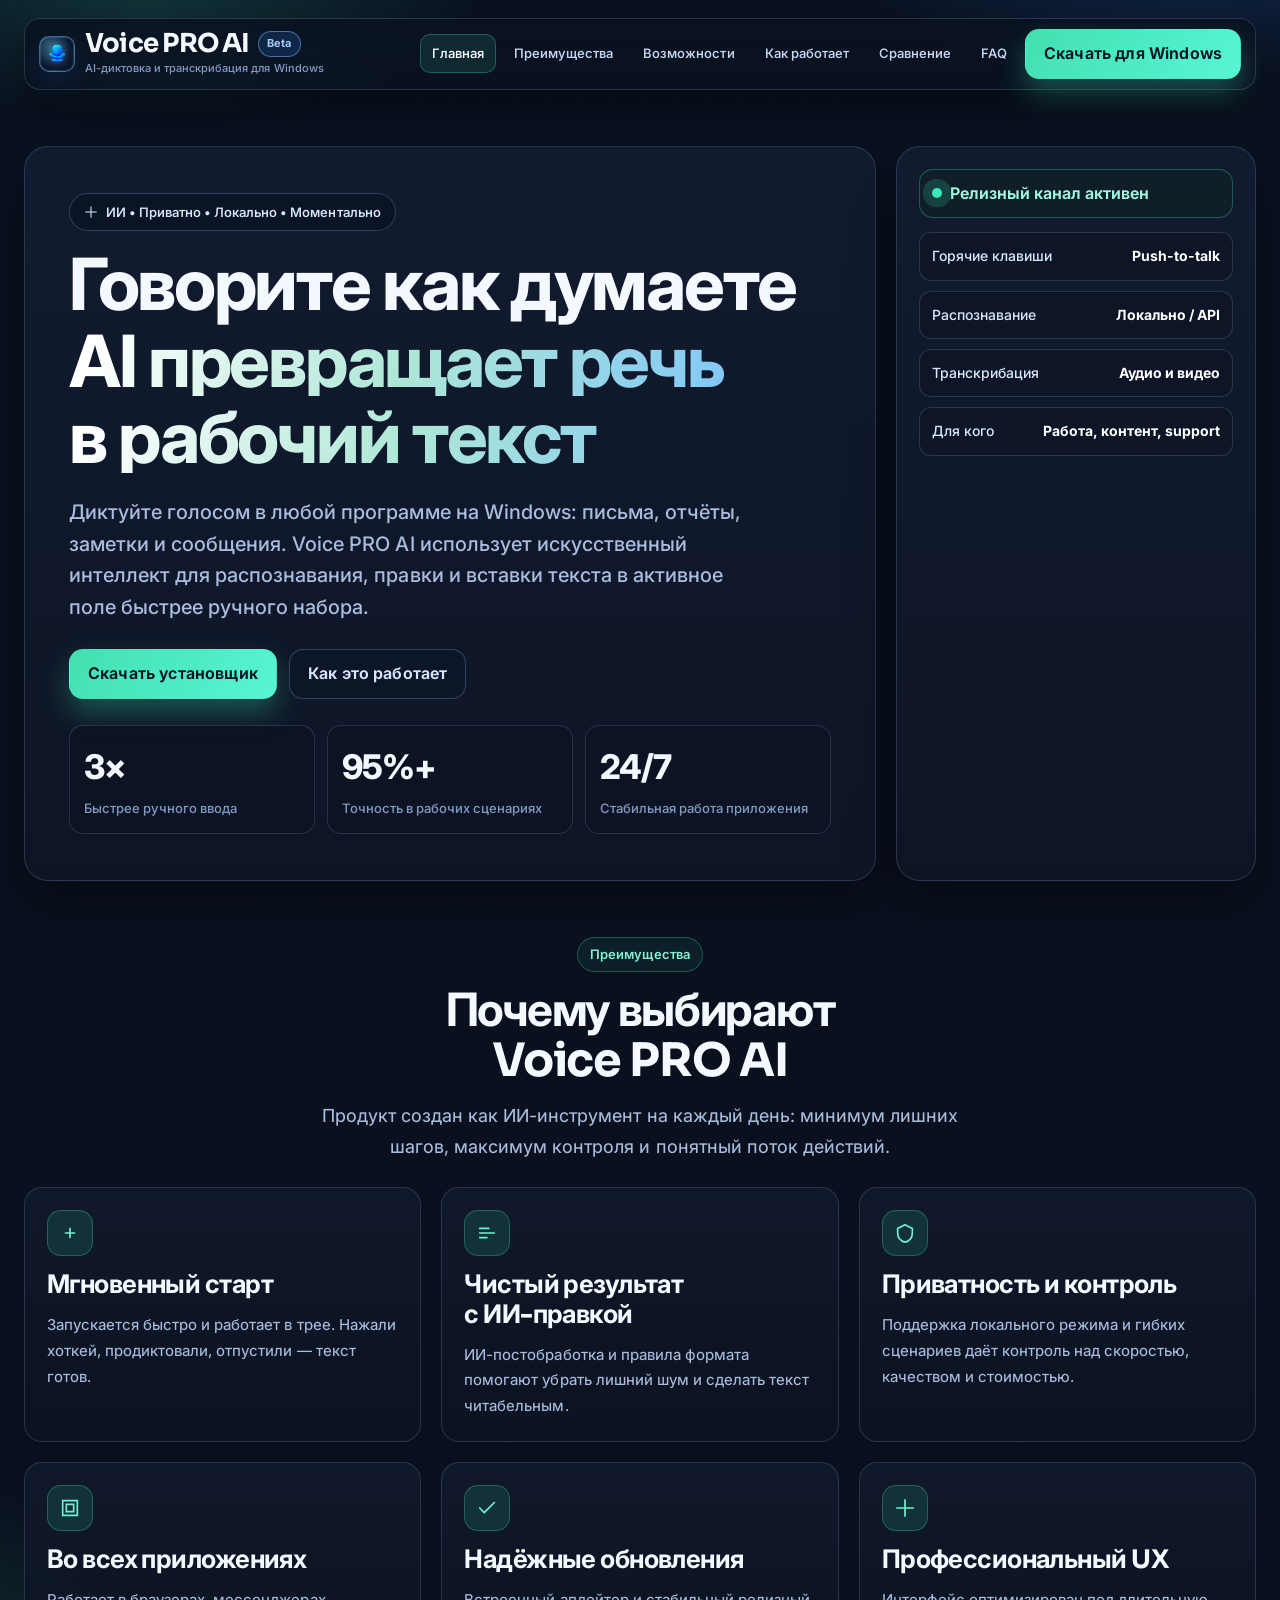
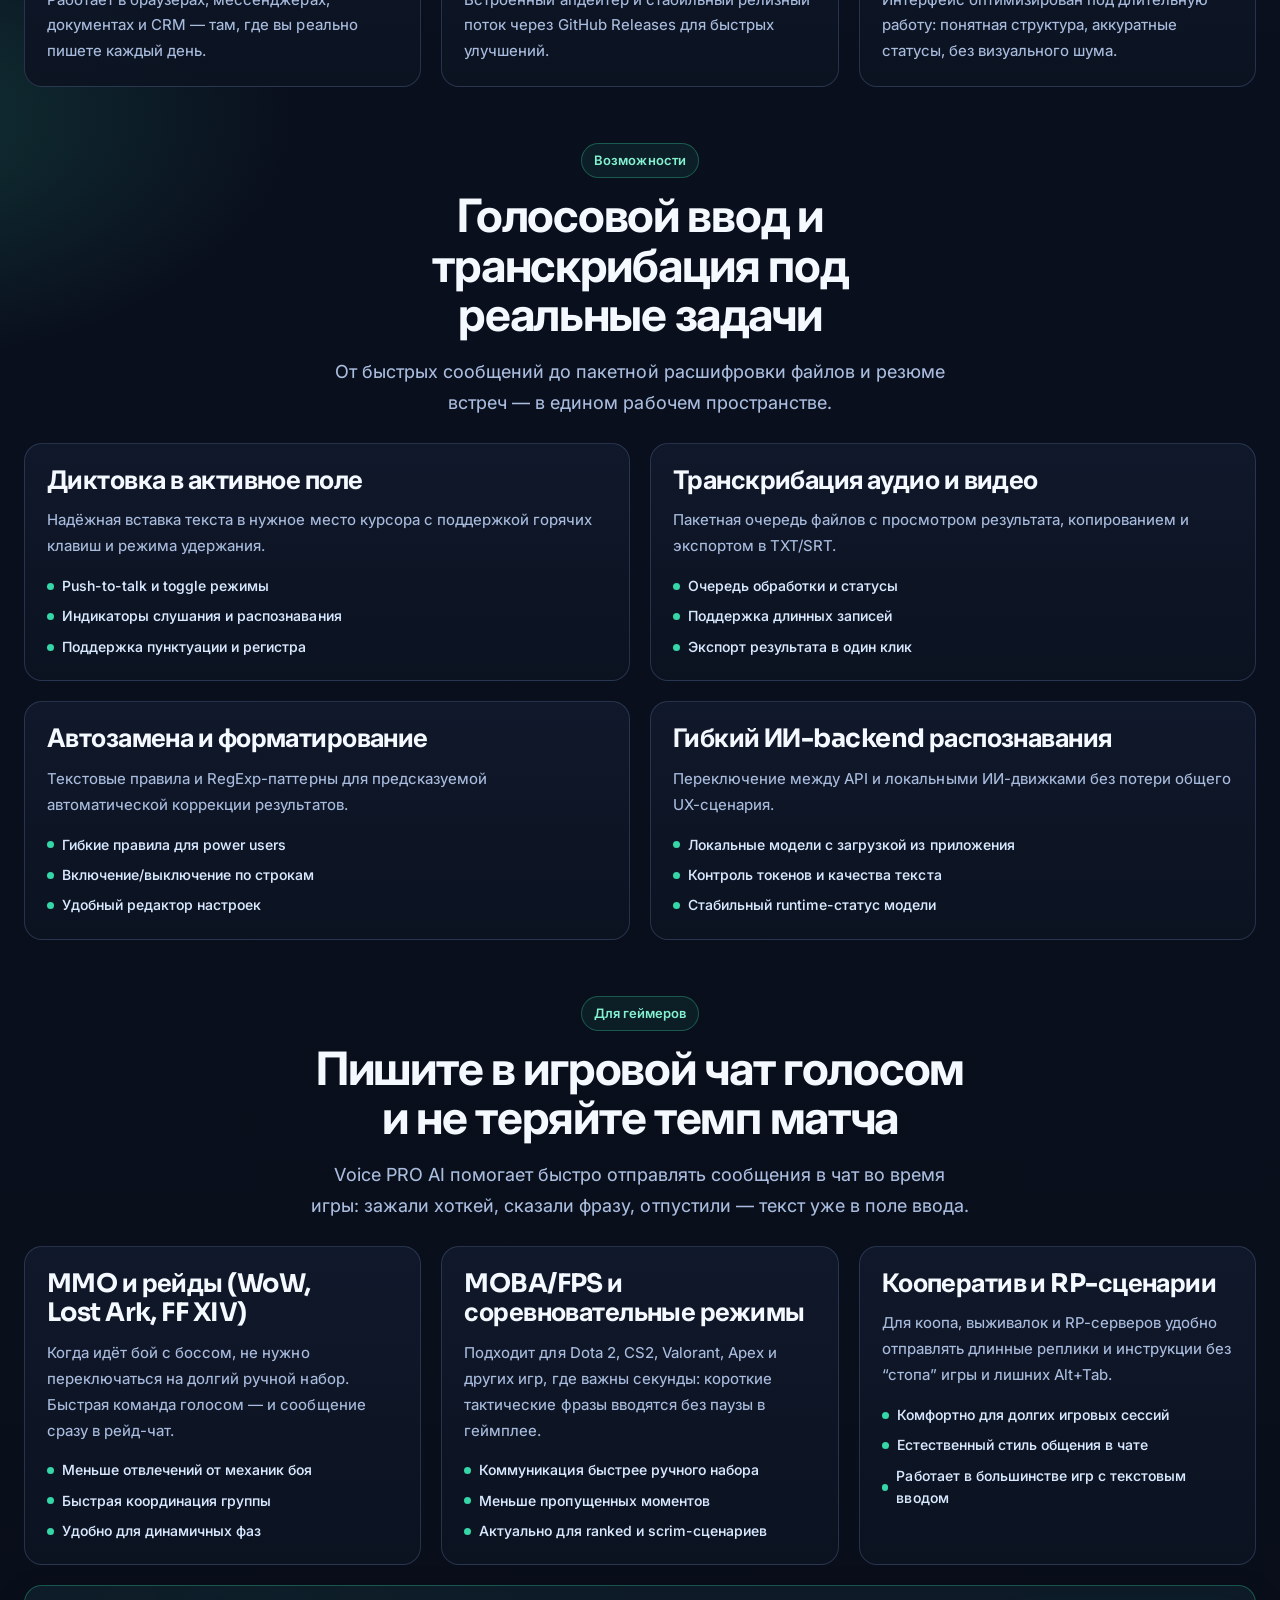
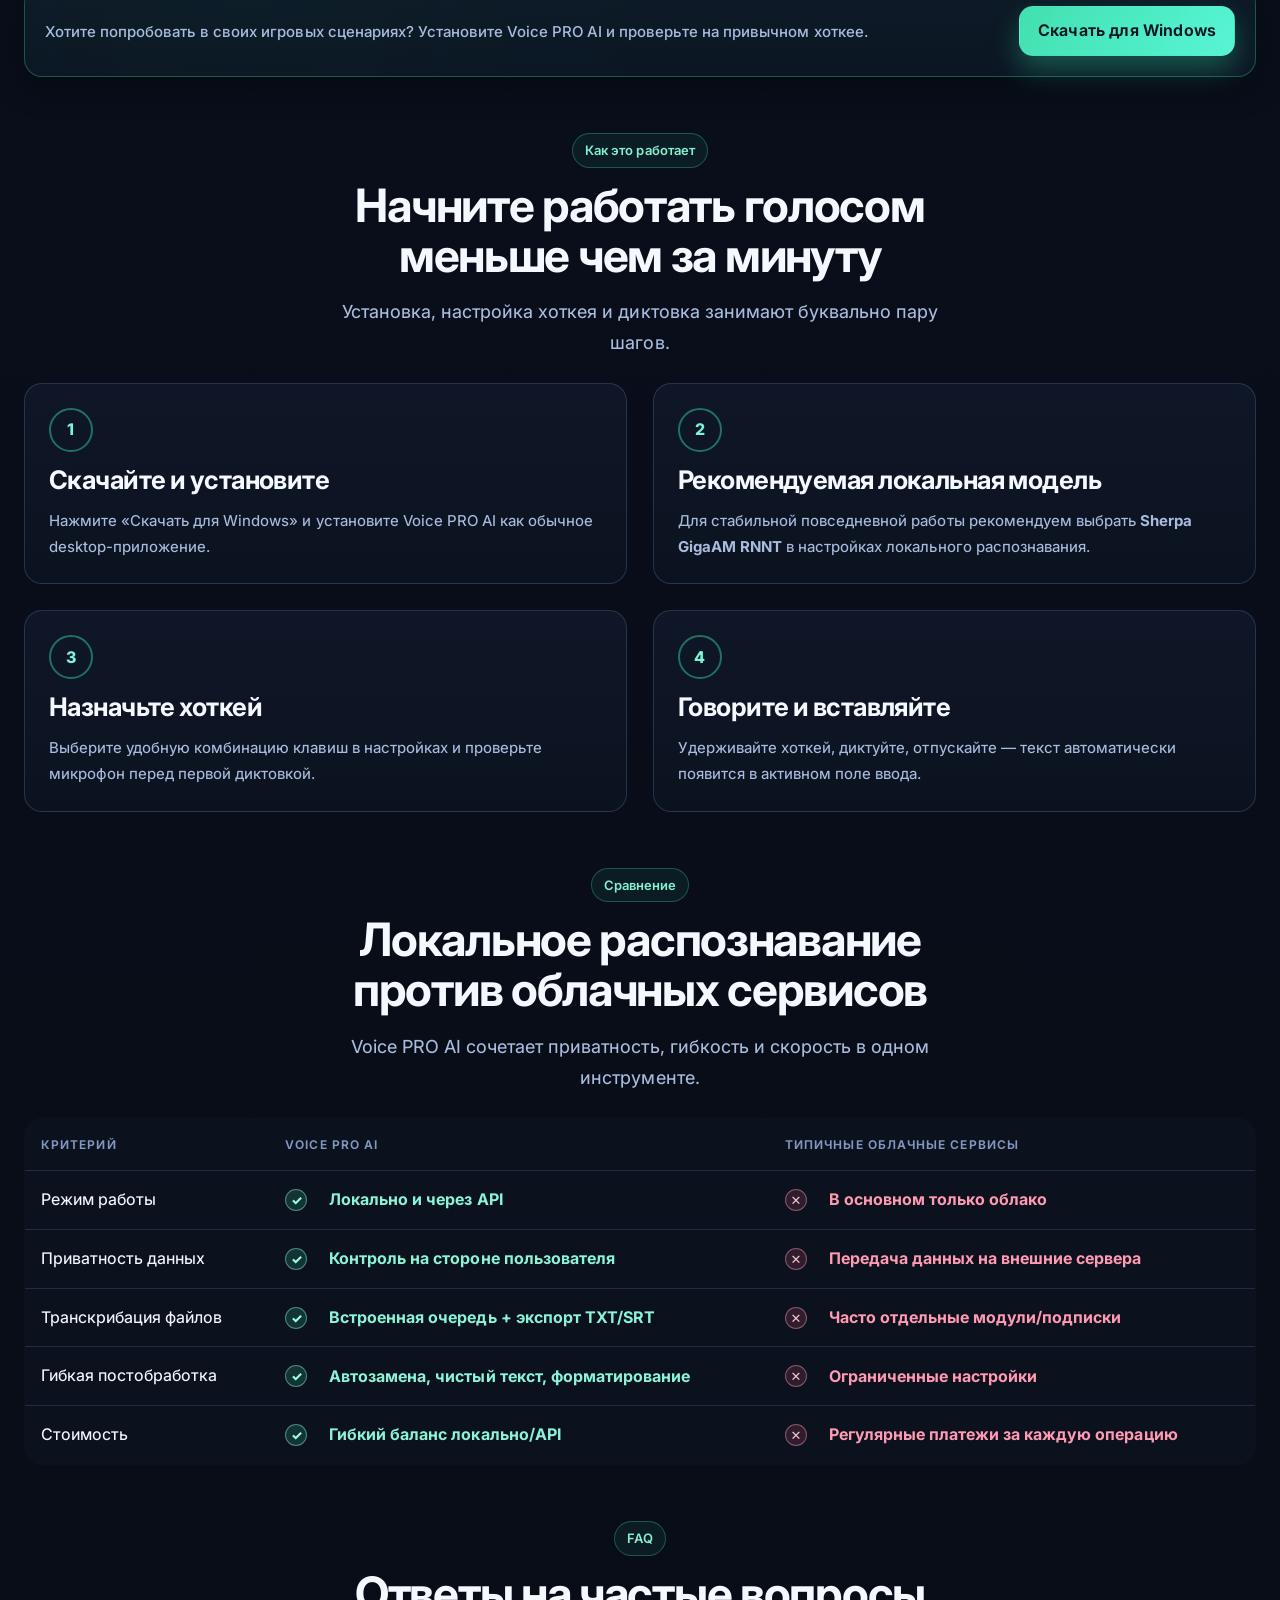
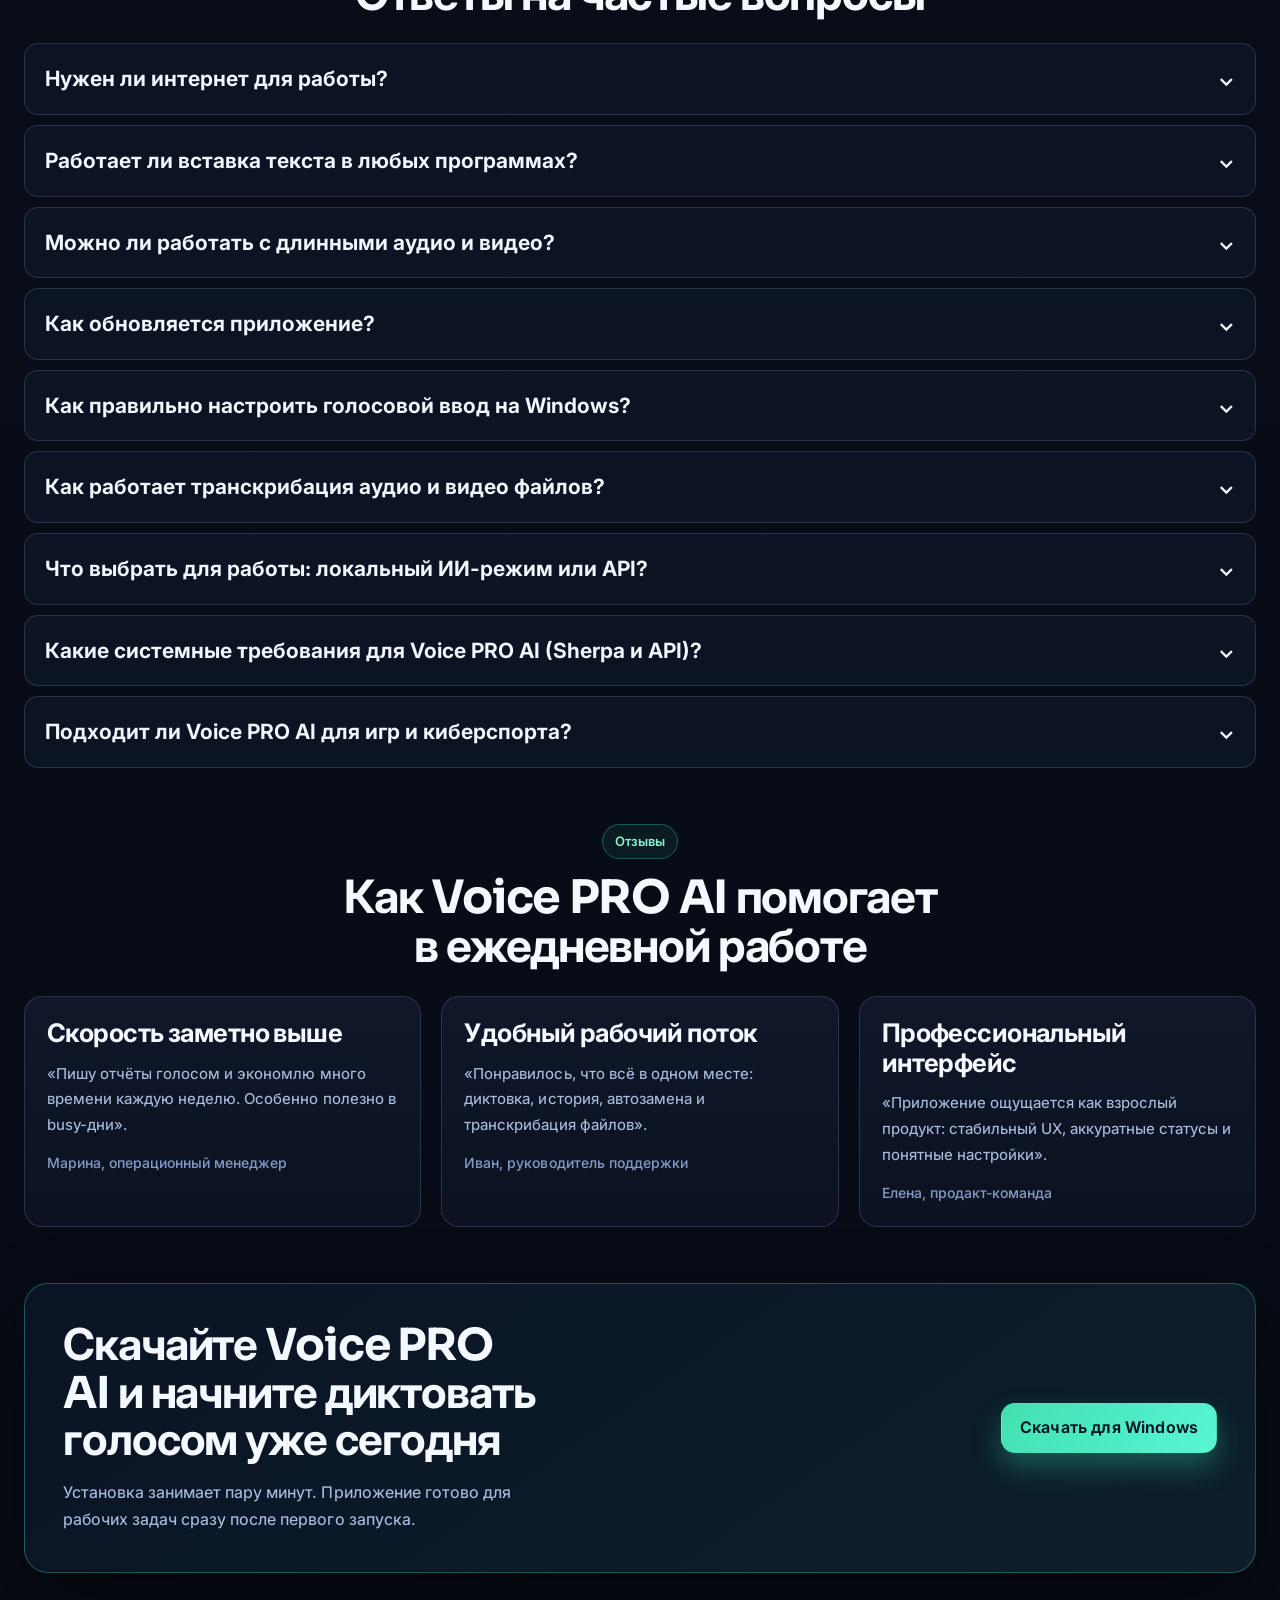
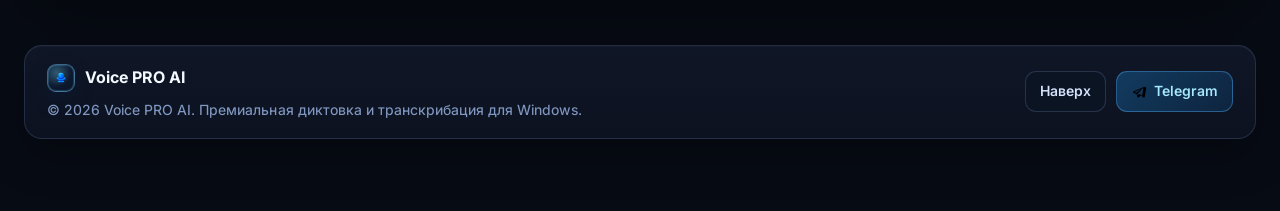
==== commit 4c2bb9ae: "Add gaming-focused value section and FAQ for chat-in-game use cases" ====
--- a/index.html
+++ b/index.html
@@ -370,6 +370,51 @@
       </div>
     </section>
 
+    <section class="section" id="gaming" aria-labelledby="gaming-title">
+      <div class="section-header reveal">
+        <span class="section-overline">Для геймеров</span>
+        <h2 class="section-title" id="gaming-title">Пишите в игровой чат голосом и не теряйте темп матча</h2>
+        <p class="section-description">Voice PRO AI помогает быстро отправлять сообщения в чат во время игры: зажали хоткей, сказали фразу, отпустили — текст уже в поле ввода.</p>
+      </div>
+
+      <div class="gaming-grid">
+        <article class="gaming-card reveal">
+          <h3>MMO и рейды (WoW, Lost Ark, FF XIV)</h3>
+          <p>Когда идёт бой с боссом, не нужно переключаться на долгий ручной набор. Быстрая команда голосом — и сообщение сразу в рейд-чат.</p>
+          <div class="feature-checks">
+            <span>Меньше отвлечений от механик боя</span>
+            <span>Быстрая координация группы</span>
+            <span>Удобно для динамичных фаз</span>
+          </div>
+        </article>
+
+        <article class="gaming-card reveal">
+          <h3>MOBA/FPS и соревновательные режимы</h3>
+          <p>Подходит для Dota 2, CS2, Valorant, Apex и других игр, где важны секунды: короткие тактические фразы вводятся без паузы в геймплее.</p>
+          <div class="feature-checks">
+            <span>Коммуникация быстрее ручного набора</span>
+            <span>Меньше пропущенных моментов</span>
+            <span>Актуально для ranked и scrim-сценариев</span>
+          </div>
+        </article>
+
+        <article class="gaming-card reveal">
+          <h3>Кооператив и RP-сценарии</h3>
+          <p>Для коопа, выживалок и RP-серверов удобно отправлять длинные реплики и инструкции без “стопа” игры и лишних Alt+Tab.</p>
+          <div class="feature-checks">
+            <span>Комфортно для долгих игровых сессий</span>
+            <span>Естественный стиль общения в чате</span>
+            <span>Работает в большинстве игр с текстовым вводом</span>
+          </div>
+        </article>
+      </div>
+
+      <div class="gaming-cta reveal">
+        <p>Хотите попробовать в своих игровых сценариях? Установите Voice PRO AI и проверьте на привычном хоткее.</p>
+        <a class="btn btn-primary" data-download-link href="https://github.com/dencikpapinka-png/ai-voice-pro-ai/releases/latest/download/Voice_PRO_AI_Setup.exe">Скачать для Windows</a>
+      </div>
+    </section>
+
     <section class="section" id="how" aria-labelledby="how-title">
       <div class="section-header reveal">
         <span class="section-overline">Как это работает</span>
@@ -541,6 +586,15 @@
             </ul>
           </div>
         </article>
+        <article class="faq-item" role="listitem">
+          <button class="faq-button" type="button" data-faq-button aria-expanded="false" aria-controls="faq-9">
+            Подходит ли Voice PRO AI для игр и киберспорта?
+            <span class="faq-icon">⌄</span>
+          </button>
+          <div class="faq-content" id="faq-9" hidden>
+            Да. Приложение удобно для игровых чатов в MMO, MOBA, FPS и кооперативных режимах: удерживаете хоткей, диктуете короткое сообщение и сразу отправляете в чат. Это помогает координироваться в бою и не терять время на ручной набор.
+          </div>
+        </article>
         
       </div>
     </section>
--- a/assets/css/layout.css
+++ b/assets/css/layout.css
@@ -168,6 +168,12 @@
   gap: var(--space-4);
 }
 
+.gaming-grid {
+  display: grid;
+  grid-template-columns: repeat(3, minmax(0, 1fr));
+  gap: var(--space-4);
+}
+
 .steps-grid {
   display: grid;
   grid-template-columns: repeat(2, minmax(0, 1fr));
--- a/assets/css/components.css
+++ b/assets/css/components.css
@@ -211,6 +211,7 @@
 
 .benefit-card,
 .feature-card,
+.gaming-card,
 .review-card,
 .resource-card {
   border-radius: var(--radius-lg);
@@ -222,6 +223,7 @@
 
 .benefit-card:hover,
 .feature-card:hover,
+.gaming-card:hover,
 .review-card:hover,
 .resource-card:hover {
   transform: translateY(-4px);
@@ -248,6 +250,7 @@
 
 .benefit-card h3,
 .feature-card h3,
+.gaming-card h3,
 .review-card h3,
 .resource-card h3,
 .step-card h3 {
@@ -259,6 +262,7 @@
 
 .benefit-card p,
 .feature-card p,
+.gaming-card p,
 .review-card p,
 .resource-card p,
 .step-card p {
@@ -289,6 +293,29 @@
   height: 7px;
   border-radius: 999px;
   background: var(--accent);
+}
+
+.gaming-cta {
+  margin-top: var(--space-4);
+  border-radius: var(--radius-lg);
+  border: 1px solid rgba(53, 214, 167, 0.32);
+  background:
+    linear-gradient(180deg, rgba(14, 29, 41, 0.88), rgba(12, 24, 36, 0.88)),
+    radial-gradient(circle at 18% 22%, rgba(53, 214, 167, 0.14), transparent 44%);
+  box-shadow: var(--shadow-md);
+  padding: 20px;
+  display: flex;
+  align-items: center;
+  justify-content: space-between;
+  gap: 12px;
+  flex-wrap: wrap;
+}
+
+.gaming-cta p {
+  color: var(--text-soft);
+  font-size: 15px;
+  line-height: 1.7;
+  font-weight: 500;
 }
 
 .step-card {
--- a/assets/css/responsive.css
+++ b/assets/css/responsive.css
@@ -5,6 +5,7 @@
 
   .steps-grid,
   .benefits-grid,
+  .gaming-grid,
   .reviews-grid,
   .resources-grid {
     grid-template-columns: repeat(2, minmax(0, 1fr));
@@ -75,6 +76,7 @@
   .features-grid,
   .steps-grid,
   .benefits-grid,
+  .gaming-grid,
   .reviews-grid,
   .resources-grid {
     grid-template-columns: 1fr;
@@ -99,6 +101,10 @@
 
   .cta-panel h3 {
     font-size: clamp(28px, 9vw, 46px);
+  }
+
+  .gaming-cta {
+    padding: 18px 16px;
   }
 
   .site-footer {
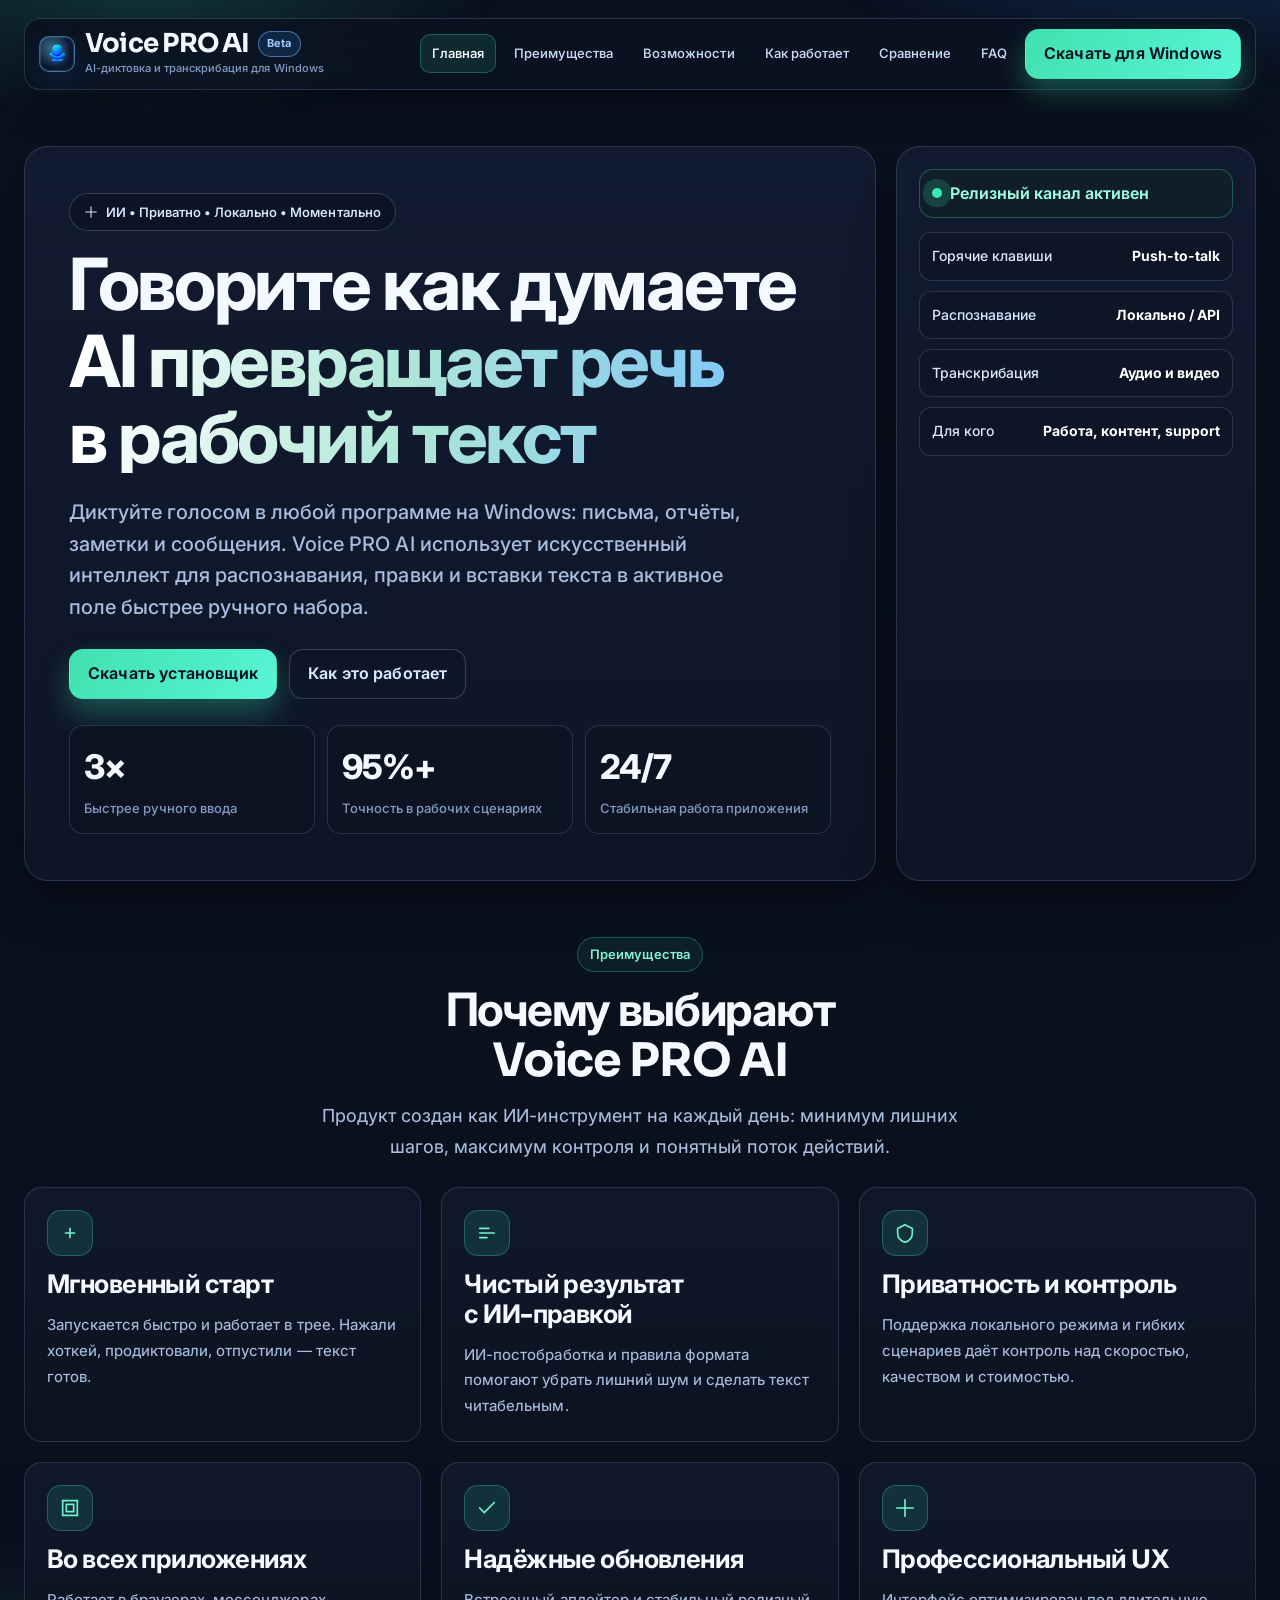
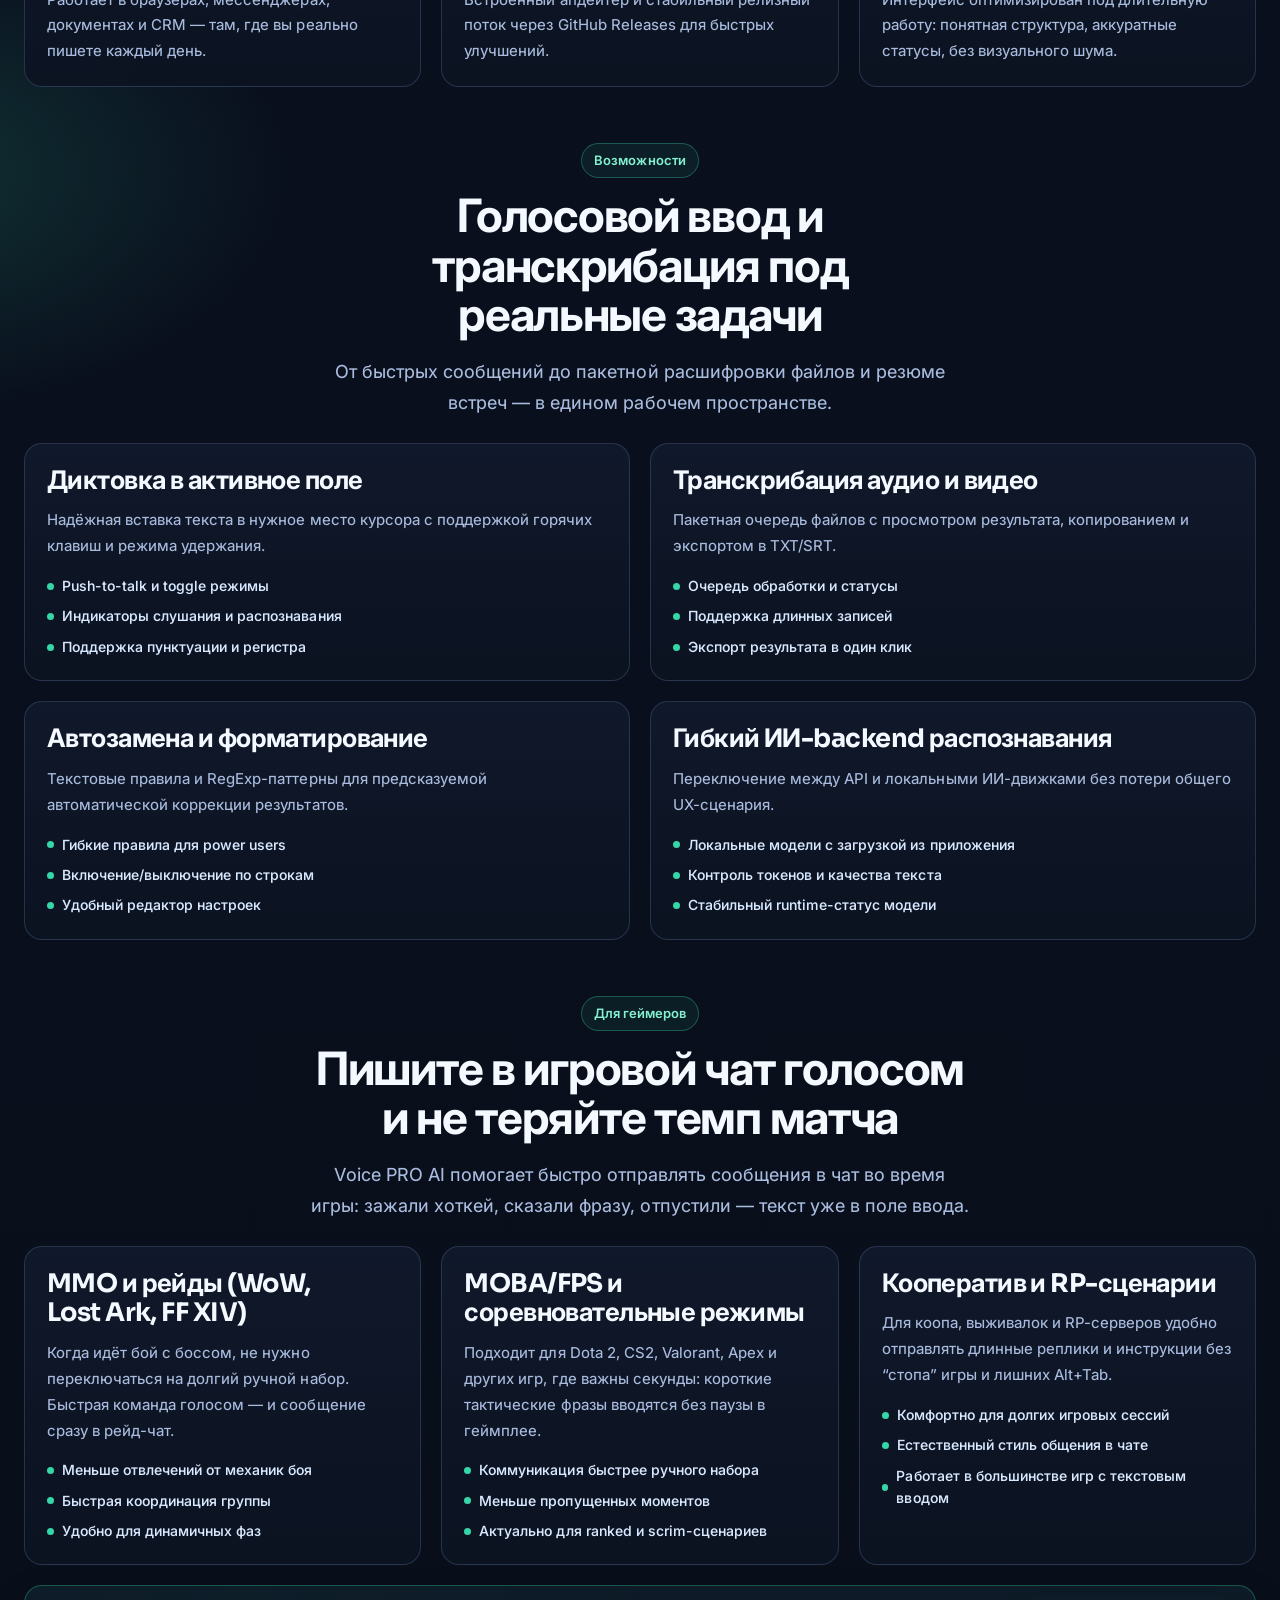
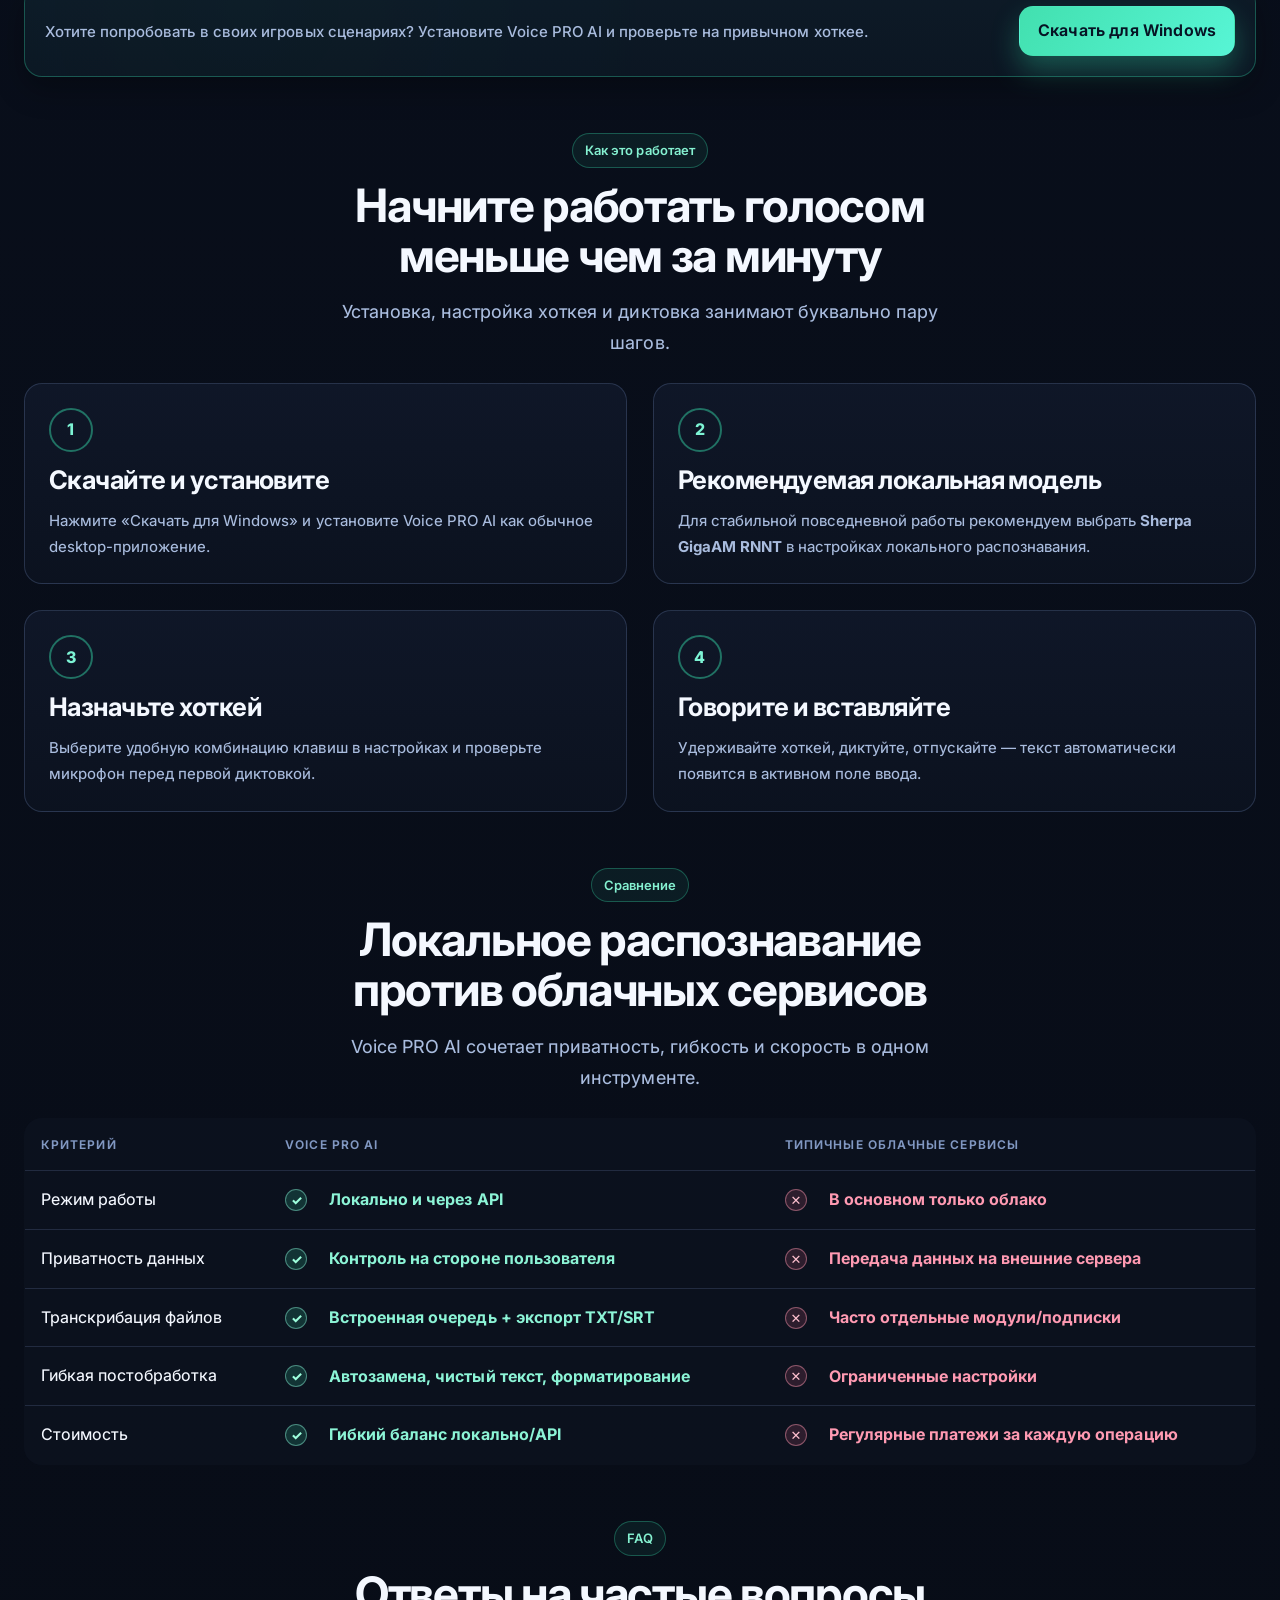
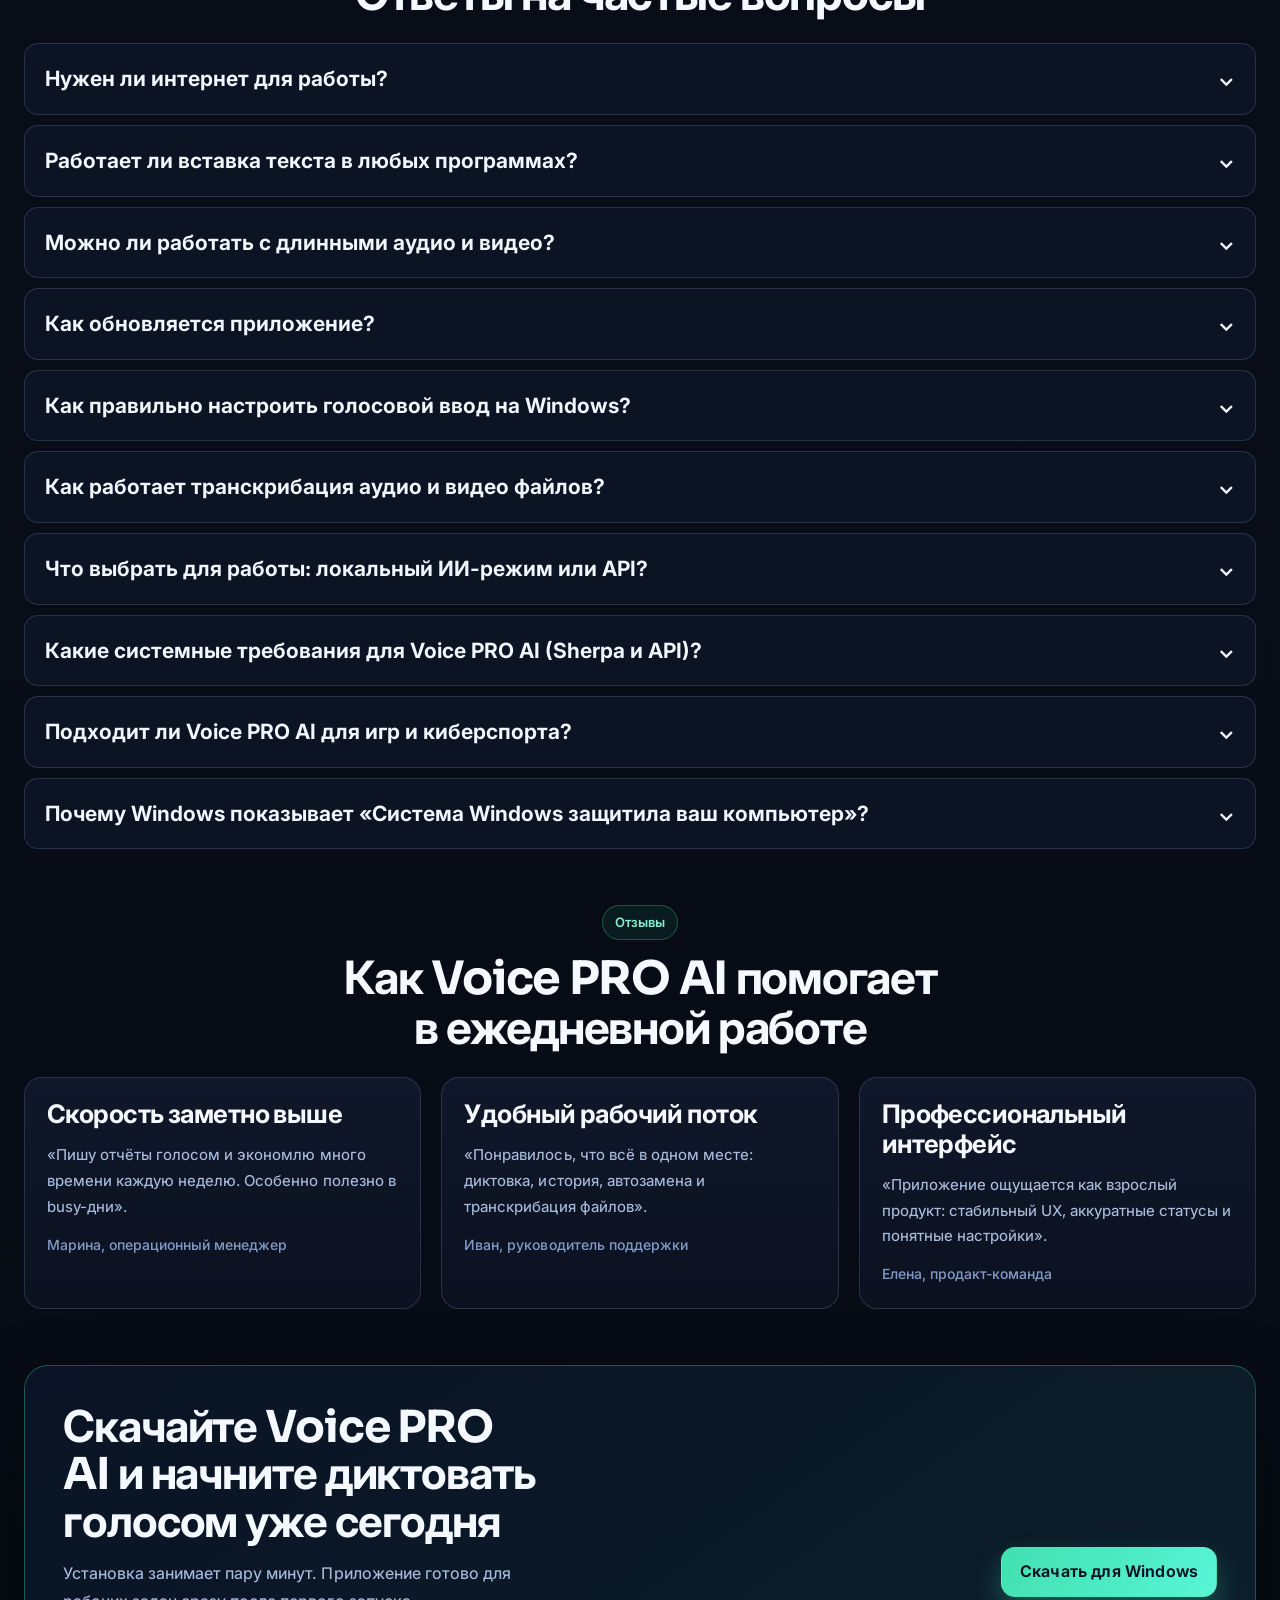
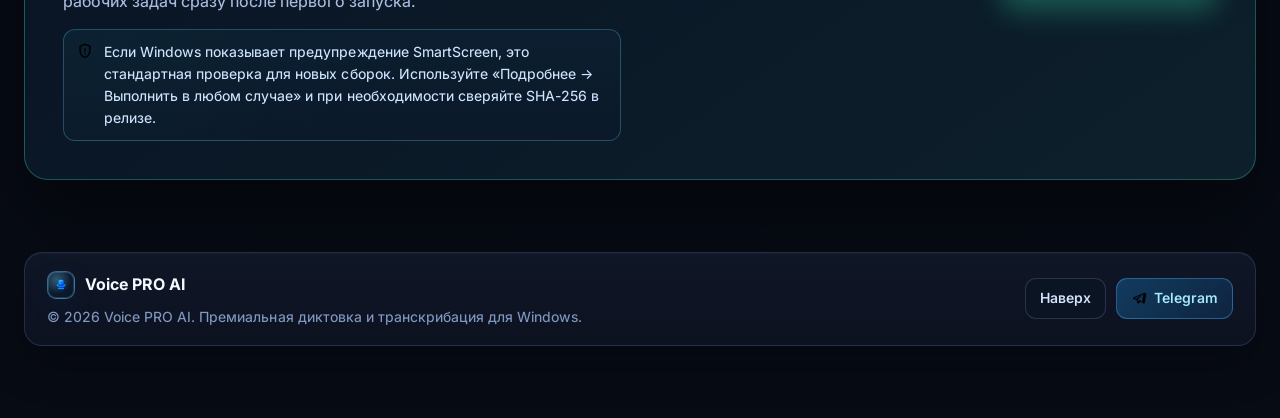
==== commit 788367e0: "Add SmartScreen trust FAQ and secure install note near download CTA" ====
--- a/index.html
+++ b/index.html
@@ -595,6 +595,15 @@
             Да. Приложение удобно для игровых чатов в MMO, MOBA, FPS и кооперативных режимах: удерживаете хоткей, диктуете короткое сообщение и сразу отправляете в чат. Это помогает координироваться в бою и не терять время на ручной набор.
           </div>
         </article>
+        <article class="faq-item" role="listitem">
+          <button class="faq-button" type="button" data-faq-button aria-expanded="false" aria-controls="faq-10">
+            Почему Windows показывает «Система Windows защитила ваш компьютер»?
+            <span class="faq-icon">⌄</span>
+          </button>
+          <div class="faq-content" id="faq-10" hidden>
+            Это стандартное предупреждение SmartScreen для новых или неподписанных сборок. В нашем случае это не означает вирус: установщик Voice PRO AI распространяется только с официальной страницы релиза. Если видите это окно, следуйте шагам: <strong>Подробнее</strong> → <strong>Выполнить в любом случае</strong> → продолжите установку. Также можно сверить SHA-256 в релизе для безопасной установки Voice PRO AI.
+          </div>
+        </article>
         
       </div>
     </section>
@@ -632,6 +641,12 @@
           <div>
             <h3 id="download-title">Скачайте Voice PRO AI и начните диктовать голосом уже сегодня</h3>
             <p>Установка занимает пару минут. Приложение готово для рабочих задач сразу после первого запуска.</p>
+            <div class="download-security-note" role="note" aria-label="Информация о безопасной установке">
+              <svg viewBox="0 0 24 24" aria-hidden="true" focusable="false">
+                <path d="M12 2 4.5 5v6.5c0 4.7 3.2 8.9 7.5 10 4.3-1.1 7.5-5.3 7.5-10V5L12 2Zm0 2.1 5.5 2.2v5.2c0 3.8-2.4 7.2-5.5 8.3-3.1-1.1-5.5-4.5-5.5-8.3V6.3L12 4.1Zm-.8 4.1v5.7h1.6V8.2h-1.6Zm0 7.1v1.7h1.6v-1.7h-1.6Z"/>
+              </svg>
+              <span>Если Windows показывает предупреждение SmartScreen, это стандартная проверка для новых сборок. Используйте «Подробнее → Выполнить в любом случае» и при необходимости сверяйте SHA-256 в релизе.</span>
+            </div>
           </div>
           <a class="btn btn-primary" data-download-link href="https://github.com/dencikpapinka-png/ai-voice-pro-ai/releases/latest/download/Voice_PRO_AI_Setup.exe">Скачать для Windows</a>
         </article>
--- a/assets/css/components.css
+++ b/assets/css/components.css
@@ -516,6 +516,31 @@
   line-height: 1.72;
 }
 
+.download-security-note {
+  margin-top: 14px;
+  display: flex;
+  align-items: flex-start;
+  gap: 10px;
+  max-width: 62ch;
+  border-radius: 12px;
+  border: 1px solid rgba(96, 214, 255, 0.28);
+  background:
+    linear-gradient(180deg, rgba(12, 33, 51, 0.7), rgba(11, 25, 43, 0.72)),
+    radial-gradient(circle at 10% 18%, rgba(53, 214, 167, 0.08), transparent 45%);
+  color: #cfe4ff;
+  padding: 11px 12px;
+  font-size: 14px;
+  line-height: 1.56;
+}
+
+.download-security-note svg {
+  width: 18px;
+  height: 18px;
+  color: #8eead1;
+  flex: 0 0 auto;
+  margin-top: 1px;
+}
+
 .toast-wrap {
   position: fixed;
   right: 20px;
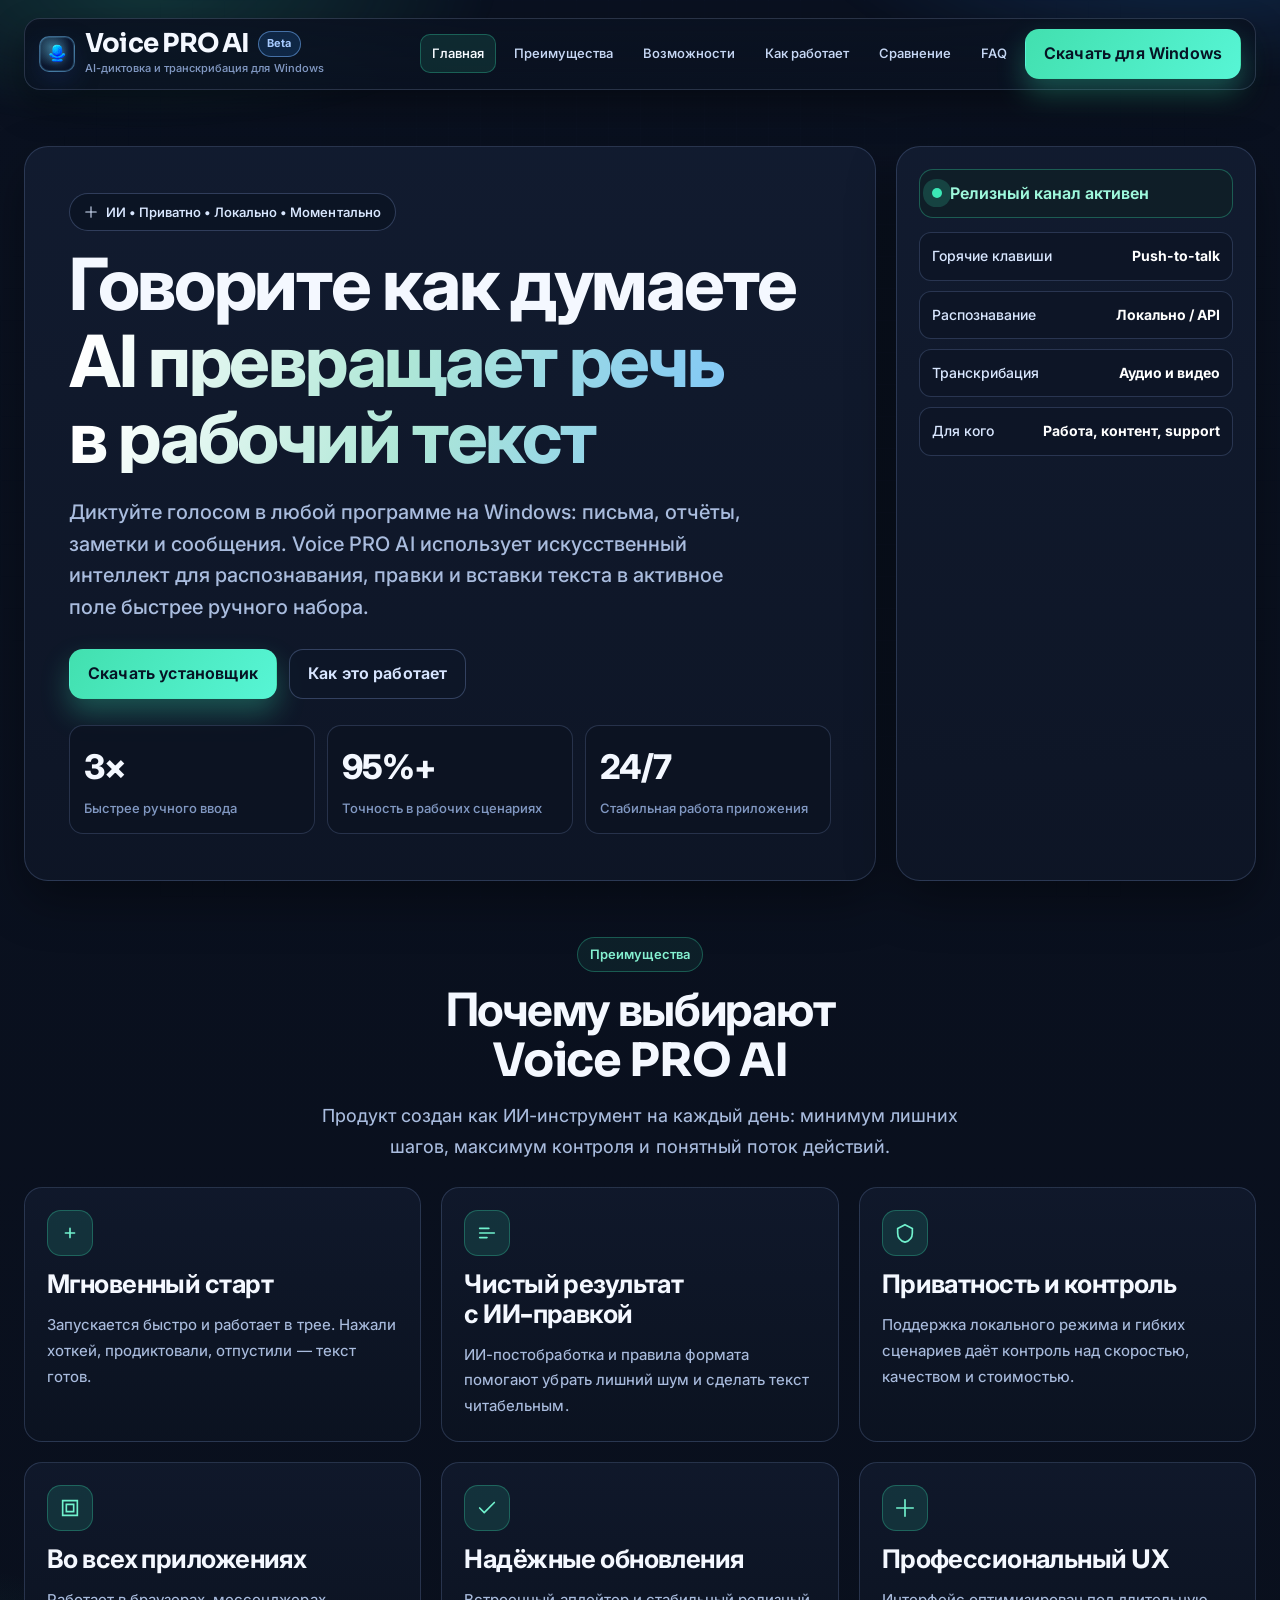
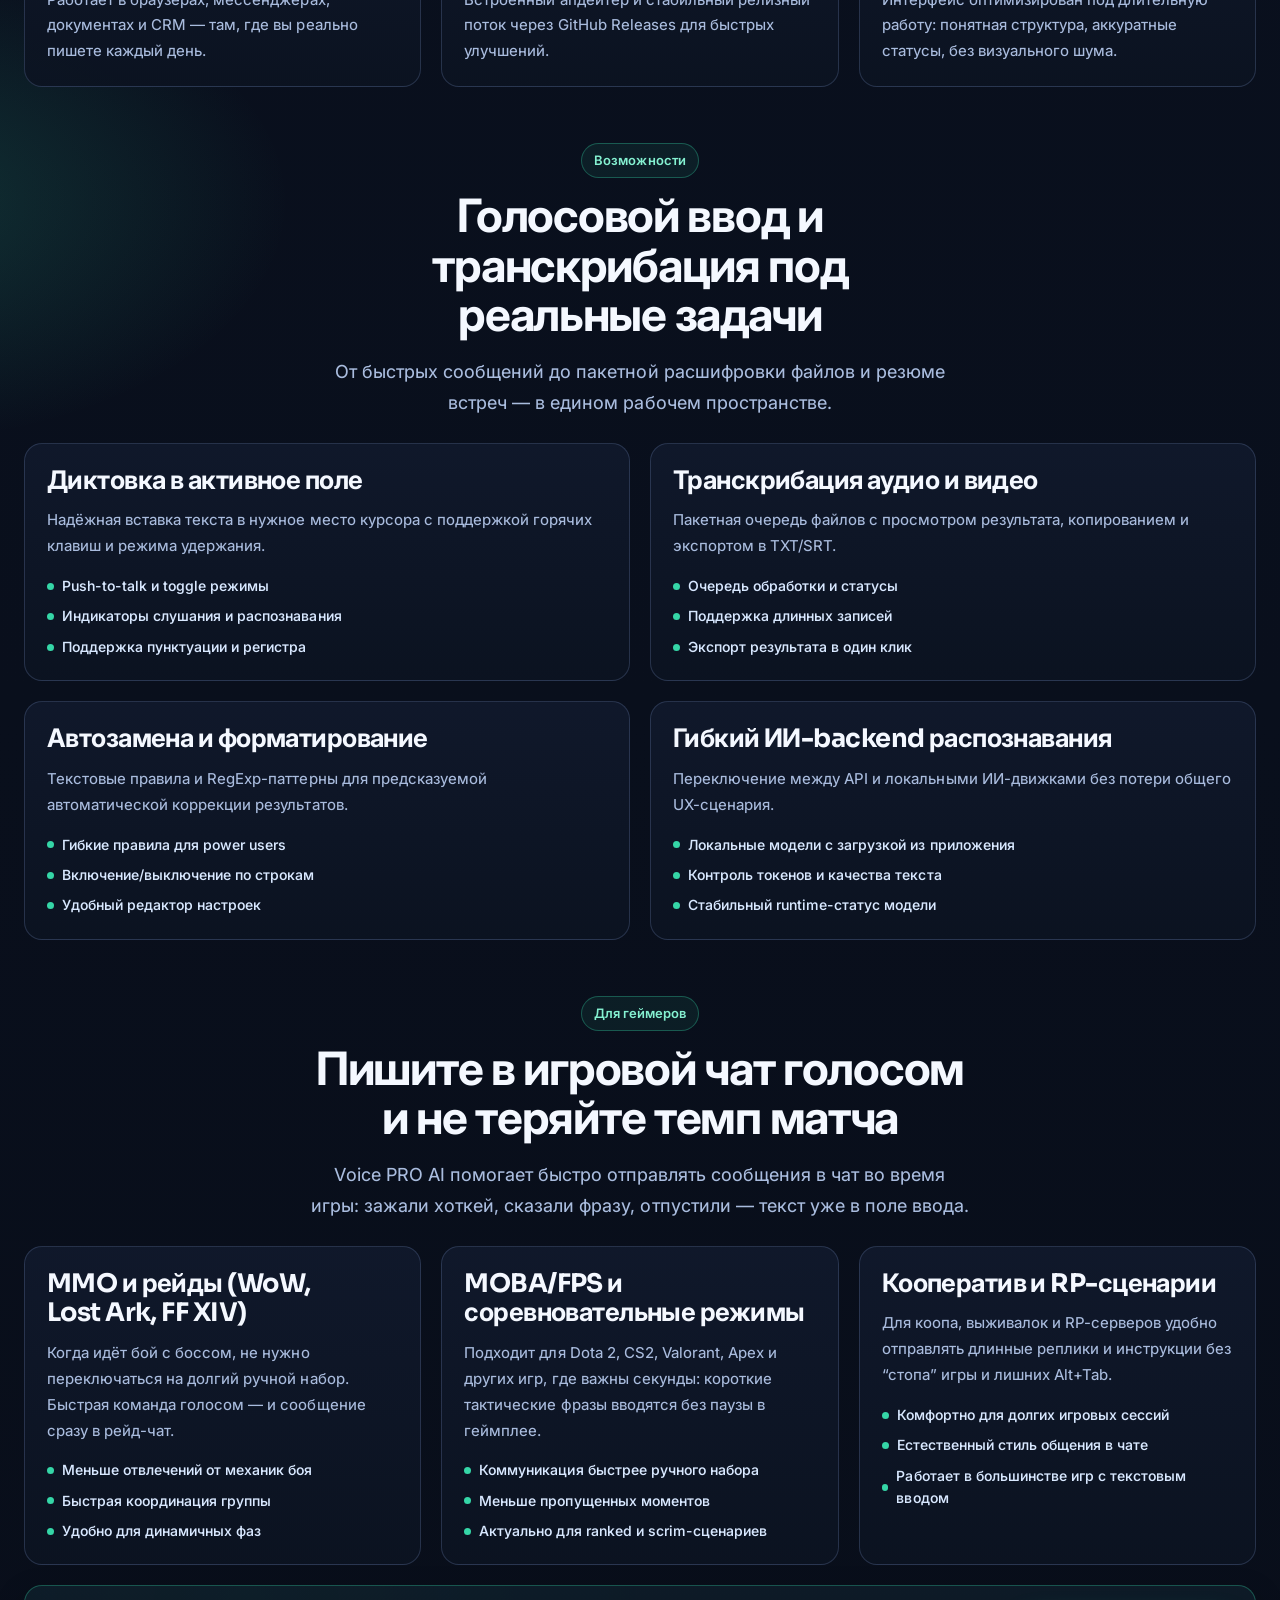
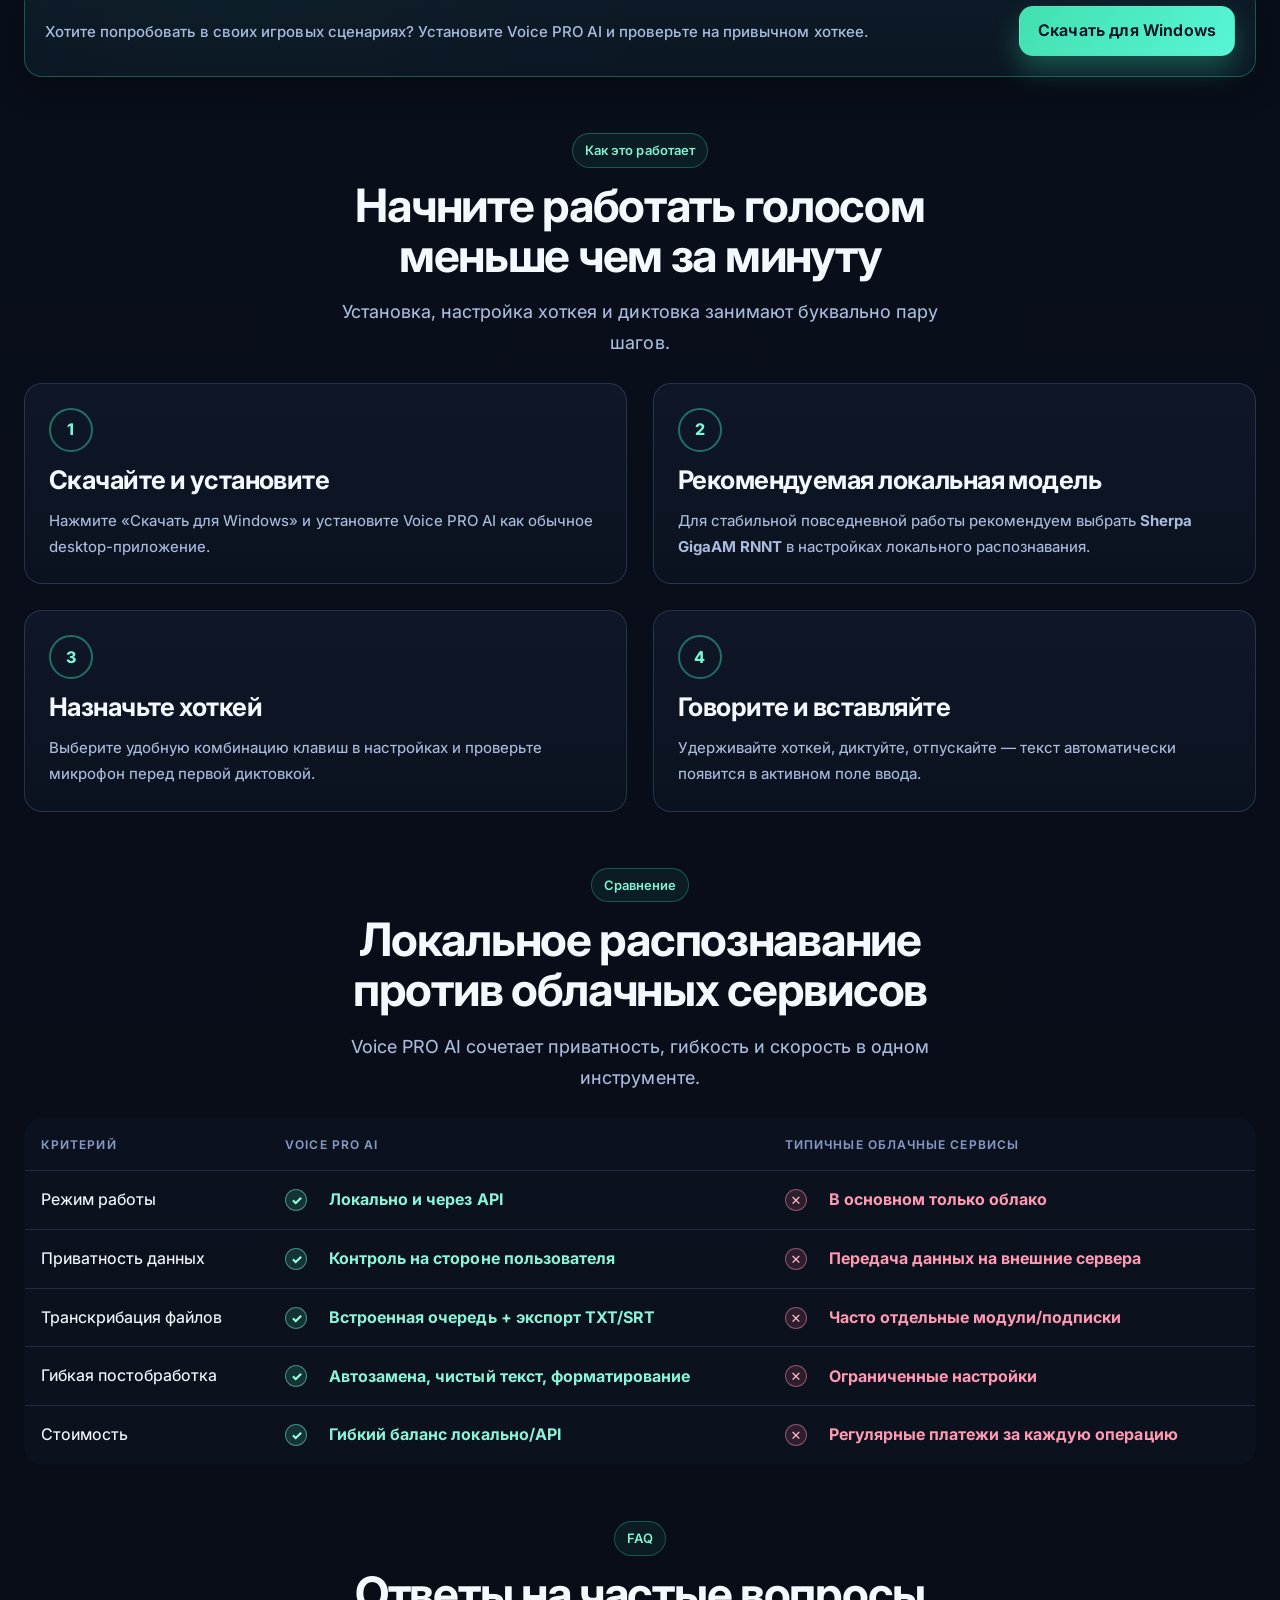
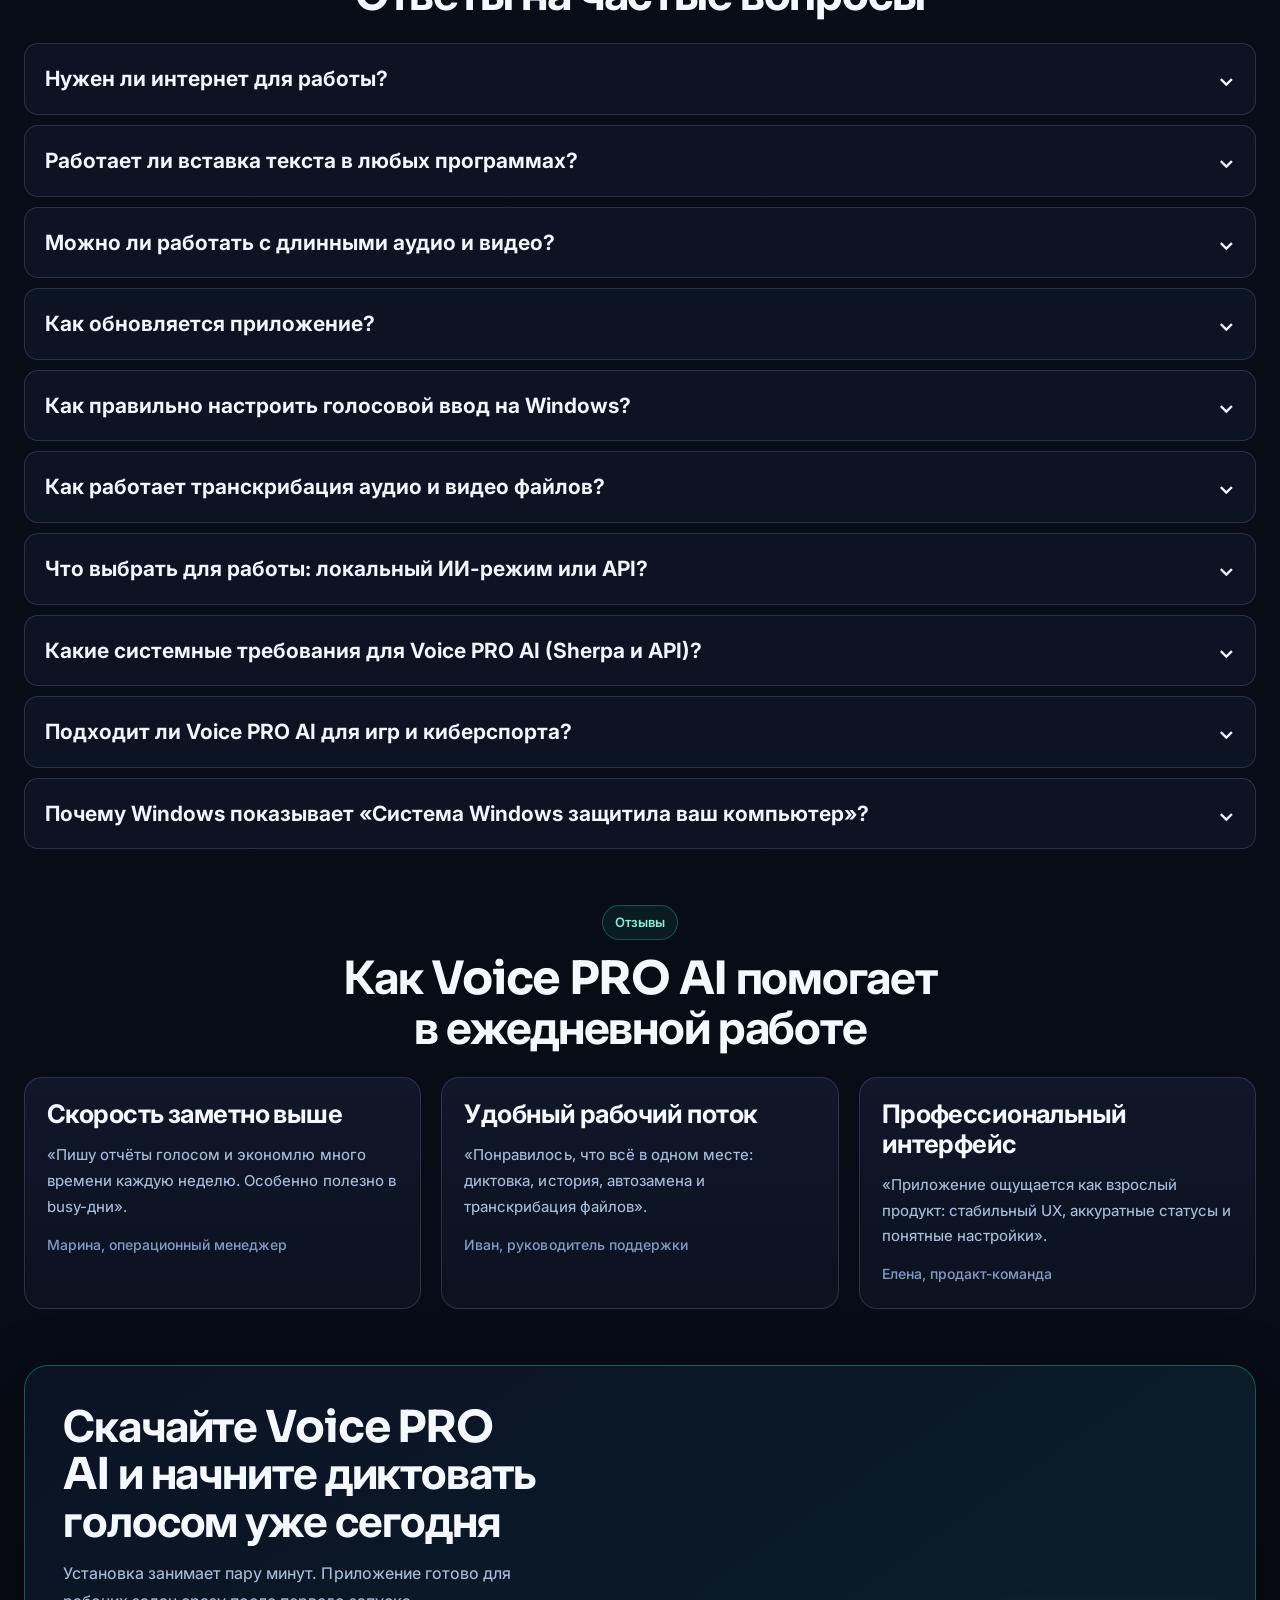
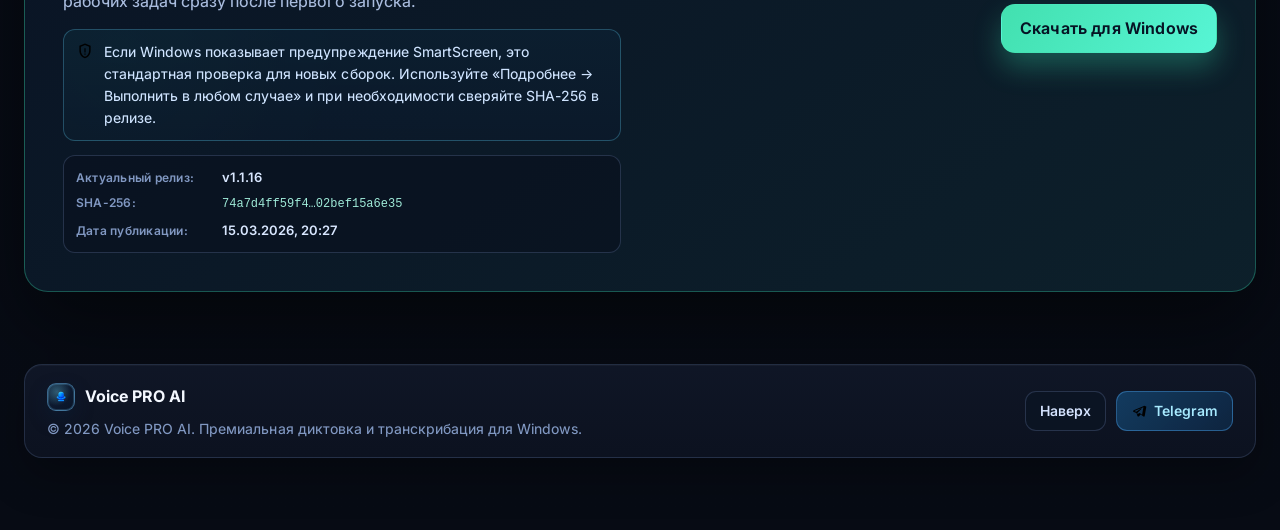
==== commit 44a56aca: "Add release integrity block and updater authenticity confirmation" ====
--- a/index.html
+++ b/index.html
@@ -647,6 +647,20 @@
               </svg>
               <span>Если Windows показывает предупреждение SmartScreen, это стандартная проверка для новых сборок. Используйте «Подробнее → Выполнить в любом случае» и при необходимости сверяйте SHA-256 в релизе.</span>
             </div>
+            <div class="release-proof" data-release-proof aria-live="polite">
+              <div class="release-proof-row">
+                <span class="release-proof-label">Актуальный релиз:</span>
+                <span class="release-proof-value" data-release-version>загрузка…</span>
+              </div>
+              <div class="release-proof-row">
+                <span class="release-proof-label">SHA-256:</span>
+                <code class="release-proof-hash" data-release-sha>загрузка…</code>
+              </div>
+              <div class="release-proof-row">
+                <span class="release-proof-label">Дата публикации:</span>
+                <span class="release-proof-value" data-release-published>загрузка…</span>
+              </div>
+            </div>
           </div>
           <a class="btn btn-primary" data-download-link href="https://github.com/dencikpapinka-png/ai-voice-pro-ai/releases/latest/download/Voice_PRO_AI_Setup.exe">Скачать для Windows</a>
         </article>
--- a/assets/css/components.css
+++ b/assets/css/components.css
@@ -316,6 +316,45 @@
   font-size: 15px;
   line-height: 1.7;
   font-weight: 500;
+}
+
+.release-proof {
+  margin-top: 14px;
+  border-radius: 12px;
+  border: 1px solid rgba(124, 151, 205, 0.24);
+  background: rgba(9, 16, 30, 0.58);
+  padding: 11px 12px;
+  display: grid;
+  gap: 6px;
+}
+
+.release-proof-row {
+  display: grid;
+  grid-template-columns: 138px minmax(0, 1fr);
+  align-items: baseline;
+  gap: 8px;
+}
+
+.release-proof-label {
+  color: var(--text-muted);
+  font-size: 12px;
+  font-weight: 600;
+  letter-spacing: 0.02em;
+}
+
+.release-proof-value {
+  color: #d9e7ff;
+  font-size: 13px;
+  font-weight: 600;
+}
+
+.release-proof-hash {
+  color: #9fead8;
+  font-size: 12px;
+  font-family: ui-monospace, SFMono-Regular, Menlo, Consolas, "Liberation Mono", monospace;
+  white-space: nowrap;
+  overflow: hidden;
+  text-overflow: ellipsis;
 }
 
 .step-card {
--- a/assets/css/responsive.css
+++ b/assets/css/responsive.css
@@ -99,6 +99,11 @@
     padding: 28px 22px;
   }
 
+  .release-proof-row {
+    grid-template-columns: 1fr;
+    gap: 3px;
+  }
+
   .cta-panel h3 {
     font-size: clamp(28px, 9vw, 46px);
   }
